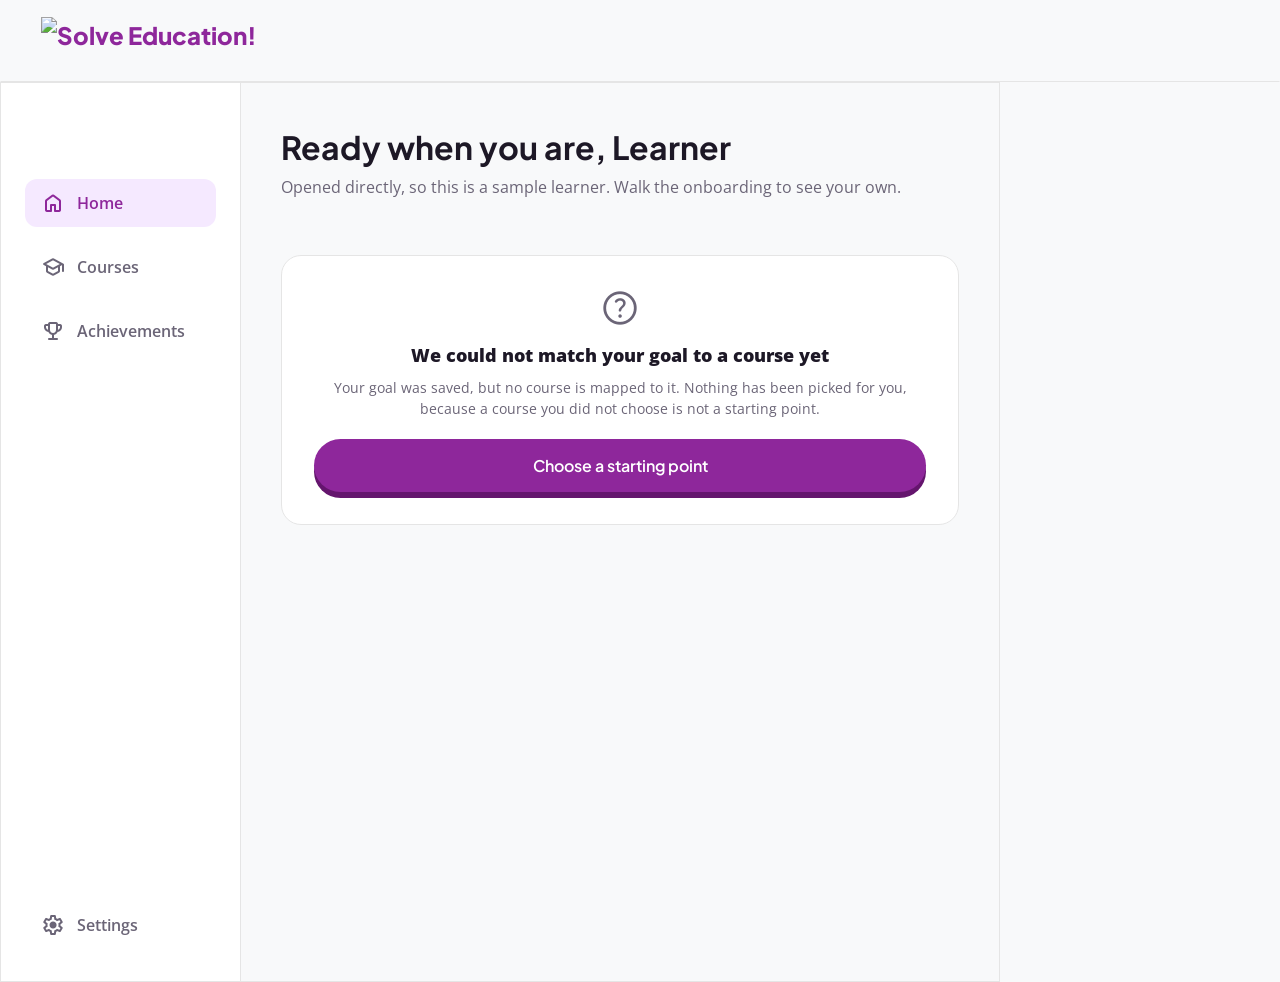
==== design/onboarding-solve-edu/src/home.html @ 6393d3fe "feat(prototype): split onboarding into src/ and extend through the home Copy the working prototype i" ====
<!DOCTYPE html>
<html lang="en">
<head>
  <meta charset="UTF-8">
  <meta name="viewport" content="width=device-width, initial-scale=1.0">
  <title>Solve Education! - Learning Home</title>
  <link rel="preconnect" href="https://fonts.googleapis.com">
  <link rel="preconnect" href="https://fonts.gstatic.com" crossorigin>
  <link href="https://fonts.googleapis.com/css2?family=Open+Sans:wght@400;500;600&family=Plus+Jakarta+Sans:wght@500;600;700;800&display=swap" rel="stylesheet">
  <link rel="stylesheet" href="https://fonts.googleapis.com/css2?family=Material+Symbols+Rounded:opsz,wght,FILL,GRAD@24,400,1,0" />
  <link rel="stylesheet" href="styles.css">
</head>
<body>

  <!-- Global Header -->
  <header id="global-header" class="app-header">
    <a href="onboarding.html" class="logo" id="logo-link">
      <img src="https://solveeducation.org/wp-content/uploads/SE-New-Updated-Logo-Color.png" alt="Solve Education!" style="height: 48px; width: auto; vertical-align: middle;">
    </a>
  </header>

  <div class="app-container">

    <!-- ===================================================================
         LOADING — the labelled handoff.
         The shell is the destination: the learner is already home, and only
         the content region is pending. No separate interstitial screen.
         Delayed 400ms before showing, held a minimum of 500ms once shown, so
         it can never flash.
         =================================================================== -->
    <div id="home_loading" class="card home-card active">
      <aside class="home-sidebar">
        <div style="font-weight: 800; font-size: 20px; color: var(--purple); margin-bottom: 24px; display: flex; align-items: center; gap: 8px;">
          <img src="https://solveeducation.org/wp-content/uploads/SE-New-Updated-Logo-Color.png" alt="" style="height: 24px;">
        </div>
        <div class="home-nav-item active"><span class="material-symbols-rounded">home</span> Home</div>
        <div class="home-nav-item"><span class="material-symbols-rounded">school</span> Courses</div>
        <div class="home-nav-item"><span class="material-symbols-rounded">emoji_events</span> Achievements</div>
        <div style="flex: 1;"></div>
        <div class="home-nav-item"><span class="material-symbols-rounded">settings</span> Settings</div>
      </aside>
      <div class="home-main" role="status" aria-live="polite">
        <h1 class="title" style="margin-bottom: 4px;" id="loading_greeting">Setting up your account</h1>
        <p class="subtitle">Preparing your first course</p>
        <div class="home-skel home-skel-title"></div>
        <div class="home-skel home-skel-line"></div>
        <div class="home-skel home-skel-line"></div>
      </div>
    </div>

    <!-- ===================================================================
         LEARNING HOME
         One screen, two data states. At first run every counter reads zero
         with its condition in the same slot; after the first skill the same
         slots carry real values. Identical markup either way.
         =================================================================== -->
    <div id="learning_home" class="card home-card">
      <aside class="home-sidebar">
        <div style="font-weight: 800; font-size: 20px; color: var(--purple); margin-bottom: 24px; display: flex; align-items: center; gap: 8px;">
          <img src="https://solveeducation.org/wp-content/uploads/SE-New-Updated-Logo-Color.png" alt="" style="height: 24px;">
        </div>
        <div class="home-nav-item active"><span class="material-symbols-rounded">home</span> Home</div>
        <div class="home-nav-item"><span class="material-symbols-rounded">school</span> Courses</div>
        <div class="home-nav-item"><span class="material-symbols-rounded">emoji_events</span> Achievements</div>
        <div style="flex: 1;"></div>
        <div class="home-nav-item"><span class="material-symbols-rounded">settings</span> Settings</div>
      </aside>

      <div class="home-main">
        <!-- Greeting. True on first run: a new account is never greeted as a
             returning one. No streak pill, no points pill: those are non-goals,
             and a locked leaderboard was held rather than adopted. -->
        <div style="margin-bottom: 32px;">
          <h1 id="home_greeting" class="title" style="margin-bottom: 4px;"></h1>
          <p id="home_sub" class="subtitle" style="margin-bottom: 0;"></p>
        </div>

        <!-- UP NEXT: the one primary action, resolved from the stored course id -->
        <div id="home_up_next" style="background: var(--purple); border-radius: 20px; padding: 24px; color: #fff; margin-bottom: 24px; box-shadow: 0 4px 12px rgba(142,39,155,0.2);">
          <div style="font-size: 12px; font-weight: 700; text-transform: uppercase; letter-spacing: 1px; opacity: 0.8;">Up Next</div>
          <div id="home_course_title" style="font-size: 24px; font-weight: 700; margin: 8px 0 4px;"></div>
          <div id="home_course_unit" style="font-size: 14px; opacity: 0.85; margin-bottom: 16px;"></div>

          <div style="display: flex; align-items: center; gap: 12px;">
            <div style="flex: 1; height: 6px; background: rgba(255,255,255,0.2); border-radius: 99px; overflow: hidden;">
              <div id="home_course_fill" style="width: 0%; height: 100%; background: var(--pri); transition: width 0.5s var(--easing-spring);"></div>
            </div>
            <div id="home_course_count" style="font-size: 13px; font-weight: 600; white-space: nowrap;"></div>
          </div>
          <!-- The countable condition, in the same slot as the zero. This is the
               line that makes a zero actionable rather than merely honest. -->
          <div id="home_course_condition" style="font-size: 13px; opacity: 0.85; margin-top: 10px;"></div>
        </div>

        <!-- UNMAPPED GOAL: substitute nothing -->
        <div id="home_unmapped" style="display: none; background: white; border: 1px solid var(--hair); border-radius: 20px; padding: 32px; margin-bottom: 24px; text-align: center;">
          <span class="material-symbols-rounded" style="font-size: 40px; color: var(--sub);">help</span>
          <div style="font-size: 18px; font-weight: 800; color: var(--ink); margin: 8px 0;">We could not match your goal to a course yet</div>
          <p style="color: var(--sub); font-size: 14px; margin-bottom: 20px;">
            Your goal was saved, but no course is mapped to it. Nothing has been picked for you,
            because a course you did not choose is not a starting point.
          </p>
          <button class="btn btn-primary" id="unmapped_choose_btn">Choose a starting point</button>
        </div>

        <!-- PROGRAM TASKS: from the enrolment, never hard-coded -->
        <div id="home_program_tasks" style="display: none; background: white; border: 1px solid var(--hair); border-radius: 20px; padding: 24px; margin-bottom: 24px;">
          <div style="font-size: 18px; font-weight: 800; color: var(--ink); margin-bottom: 4px;"><span id="home_program_name"></span> tasks</div>
          <p id="home_program_count" style="color: var(--sub); font-size: 14px; margin-bottom: 4px;"></p>
          <p id="home_program_condition" style="color: var(--sub); font-size: 13px; margin-bottom: 20px;"></p>
          <div id="home_task_list" style="display: flex; flex-direction: column; gap: 16px;"></div>
        </div>

        <button class="btn btn-primary" style="font-size: 18px;" id="start-lesson-btn"></button>
      </div>
    </div>

    <!-- ===================================================================
         FIRST LEARNING ACTION
         The stub the primary action routes into. It exists so the action has
         somewhere real to go, and so finishing it can change the home.
         =================================================================== -->
    <div id="skill_screen" class="card home-card">
      <aside class="home-sidebar">
        <div style="font-weight: 800; font-size: 20px; color: var(--purple); margin-bottom: 24px; display: flex; align-items: center; gap: 8px;">
          <img src="https://solveeducation.org/wp-content/uploads/SE-New-Updated-Logo-Color.png" alt="" style="height: 24px;">
        </div>
        <div class="home-nav-item"><span class="material-symbols-rounded">home</span> Home</div>
        <div class="home-nav-item active"><span class="material-symbols-rounded">school</span> Courses</div>
        <div class="home-nav-item"><span class="material-symbols-rounded">emoji_events</span> Achievements</div>
        <div style="flex: 1;"></div>
        <div class="home-nav-item"><span class="material-symbols-rounded">settings</span> Settings</div>
      </aside>
      <div class="home-main">
        <div style="margin-bottom: 24px;">
          <p class="subtitle" id="skill_course" style="margin-bottom: 4px;"></p>
          <h1 class="title" id="skill_title" style="margin-bottom: 0;"></h1>
        </div>
        <div style="background: white; border: 1px solid var(--hair); border-radius: 20px; padding: 24px; margin-bottom: 24px;">
          <p style="color: var(--sub); font-size: 15px; margin: 0;">
            Lesson content is out of scope for this prototype. What matters here is that the
            primary action resolved to a real destination, and that finishing it changes the
            home you came from.
          </p>
        </div>
        <div style="display: flex; gap: 12px; flex-wrap: wrap;">
          <button class="btn btn-primary" id="skill_done_btn">Mark this skill complete</button>
          <button class="btn btn-secondary" id="skill_back_btn">Back without finishing</button>
        </div>
      </div>
    </div>

  </div>

  <script src="data.js"></script>
  <script src="home.js"></script>
</body>
</html>
---- design/onboarding-solve-edu/src/styles.css ----
:root {
  --pri: #ffcb1d;
  --pri-hover: #e9b400;
  --charcoal: #212121;
  --ink: #1d1826;
  --ink2: #4a4455;
  --sub: #6b6577;
  --purple: #8e279b;
  --purple-hover: #7a2e86;
  --purple-bg: #f5e9ff;
  --magenta: #ec1a64;
  --blue: #2397cb;
  --blue-bg: #e1f5fe;
  --green: #53ae53;
  --red: #ea4134;
  --bg: #f8f9fa;
  --surf: #ffffff;
  --hair: #e5e5e5;
  
  --easing-spring: cubic-bezier(0.34, 1.56, 0.64, 1);
  --easing-fast: cubic-bezier(0.2, 0, 0, 1);
  --hair-dark: #d5d5d5;
  --purple-dark: #64156d;
  
  --font-head: 'Plus Jakarta Sans', sans-serif;
  --font-body: 'Open Sans', sans-serif;
}

* {
  box-sizing: border-box;
  margin: 0;
  padding: 0;
}

body {
  font-family: var(--font-body);
  background-color: var(--bg);
  color: var(--ink);
  line-height: 1.5;
  min-height: 100vh;
  display: flex;
  flex-direction: column;
}

h1, h2, h3, h4, h5, h6 {
  font-family: var(--font-head);
}

button {
  font-family: var(--font-head);
  cursor: pointer;
  border: none;
  background: none;
  outline: none;
}

input {
  font-family: var(--font-body);
}

/* Layouts */
.app-header {
  padding: 16px 40px;
  display: flex;
  justify-content: space-between;
  align-items: center;
  background: var(--bg);
  position: sticky;
  top: 0;
  z-index: 1000;
  transition: all 0.4s cubic-bezier(0.2, 0, 0, 1);
  width: 100%;
  align-self: center;
  border: 1px solid transparent;
  border-bottom-color: var(--hair);
}
.app-header.scrolled {
  top: 24px;
  width: calc(100% - 48px);
  max-width: 1200px;
  border-radius: 99px;
  border-color: var(--hair);
  box-shadow: 0 12px 40px rgba(0,0,0,0.08), 0 4px 12px rgba(0,0,0,0.04);
}

.logo {
  font-family: var(--font-head);
  font-weight: 800;
  font-size: 24px;
  color: var(--purple);
  text-decoration: none;
  display: flex;
  align-items: center;
}

.main-container {
  flex: 1;
  display: flex;
  flex-direction: column;
  
  margin: 0 auto;
  width: 100%;
}

.card {
  background: transparent;
  width: 100%;
  max-width: 100%;
  min-height: 100vh;
  padding: calc(64px + 40px) 24px calc(80px + 40px) 24px;
  position: relative;
  overflow: hidden;
  transition: all 0.4s ease;
  display: none; /* hidden by default */
  flex-direction: column;
  align-items: center;
  justify-content: center;
  margin: 0;
  border-radius: 0;
  box-shadow: none;
}

.card:not(.landing-card):not(.home-card) > * {
  max-width: 520px;
  width: 100%;
}

.card.active {
  display: flex;
}
.card.active > * {
  opacity: 0;
  animation: springSlideUpIn 0.5s var(--easing-spring) forwards;
}

@keyframes springSlideUpIn {
  0% { opacity: 0; transform: translateY(40px) scale(0.95); }
  100% { opacity: 1; transform: translateY(0) scale(1); }
}

.card-flex.active {
  display: flex;
}

.landing-card {
  max-width: 100%;
  width: 100%;
  flex: 1;
  margin: 0;
  border-radius: 0;
  box-shadow: none;
  padding: 0;
  align-items: stretch;
  border: none;
}

.zigzag-row {
  display: flex;
  align-items: center;
  gap: 80px;
  margin-bottom: 120px;
  position: relative;
  z-index: 1;
}
.zigzag-row:last-child {
  margin-bottom: 0;
}
.zigzag-img-wrapper {
  flex: 1;
}
.zigzag-img-wrapper img {
  width: 100%;
  border-radius: 24px;
  object-fit: cover;
  box-shadow: 0 20px 40px rgba(0,0,0,0.08);
  max-height: 400px;
  display: block;
}

.gain-grid {
  max-width: 800px;
  margin: 0 auto;
  display: grid;
  grid-template-columns: 1fr;
  gap: 24px;
}

@media (max-width: 768px) {
  .gain-grid {
    grid-template-columns: 1fr;
  }
}
.zigzag-content {
  flex: 1;
}
.zigzag-step {
  font-family: var(--font-head);
  font-size: 14px;
  font-weight: 800;
  letter-spacing: 1px;
  text-transform: uppercase;
  margin-bottom: 16px;
}
@media (max-width: 900px) {
  .desktop-only {
    display: none !important;
  }
  .zigzag-row {
    flex-direction: column !important;
    gap: 40px;
    margin-bottom: 80px;
  }
  .zigzag-content {
    text-align: center;
  }
}

.landing-card.active {
  display: flex;
  flex-direction: column;
  animation: none;
}

.landing-col-text {
  flex: 1.2;
  display: flex;
  flex-direction: column;
  justify-content: center;
}
.landing-col-cta {
  flex: 1;
  display: flex;
  flex-direction: column;
  justify-content: center;
  align-items: center;
}

@media (max-width: 768px) {
  .card-flex.active {
    flex-direction: column;
  }
  .landing-col-text, .landing-col-cta {
    align-items: center;
    text-align: center;
  }
}

@media (min-width: 768px) {
  .card-flex {
    flex-direction: row;
  }
}

@media (hover: hover) and (pointer: fine) {
  .btn:hover {
    filter: brightness(0.95);
  }
}

/* Onboarding Shell Layout */
body.is-onboarding {
  padding-top: 64px;
  padding-bottom: 0;
  height: 100vh;
  height: 100dvh;
  overflow: hidden;
  background: var(--bg);
  display: block;
}

body.is-onboarding.has-footer {
  padding-bottom: 80px;
}

body.is-onboarding #global-header {
  display: none !important;
}

body.is-onboarding #onboarding-header {
  position: fixed !important;
  top: 0 !important;
  left: 0 !important;
  width: 100% !important;
  height: 64px;
  border-radius: 0;
  background: var(--surf);
  z-index: 100;
}

body.is-onboarding #onboarding-footer {
  position: fixed !important;
  bottom: 0 !important;
  left: 0 !important;
  width: 100% !important;
  border-radius: 0;
  background: var(--surf);
  z-index: 100;
}

body.is-onboarding .main-container {
  height: 100%;
  width: 100%;
  overflow-y: auto;
  display: flex;
  flex-direction: column;
}

body.is-onboarding .card {
  flex: 0 0 auto;
  min-height: 0 !important;
  height: auto !important;
  margin: auto 0 !important;
  padding: 40px 24px !important;
  flex-direction: column;
  align-items: center;
  overflow: visible !important;
}


/* Screen Specifics */
.mascot-container {
  text-align: center;
  margin-bottom: 24px;
}

.mascot-placeholder {
  display: inline-block;
  width: 160px;
  height: 160px;
  background: var(--purple-bg);
  border-radius: 50%;
  position: relative;
}

.mascot-placeholder::after {
  content: 'Koji';
  position: absolute;
  top: 50%; left: 50%;
  transform: translate(-50%, -50%);
  font-family: var(--font-head);
  font-weight: 700;
  color: var(--purple);
  font-size: 24px;
}

.text-center {
  text-align: center;
}

.title {
  font-size: 32px;
  font-weight: 700;
  color: var(--ink);
  margin-bottom: 12px;
}

.subtitle {
  font-size: 16px;
  color: var(--sub);
  margin-bottom: 32px;
}

.btn {
  display: inline-flex;
  align-items: center;
  justify-content: center;
  padding: 16px 24px;
  border-radius: 99px;
  font-size: 16px;
  font-weight: 600;
  width: 100%;
  transition: transform 0.2s var(--easing-fast), box-shadow 0.2s var(--easing-fast), background 0.2s;
}

.btn-primary {
  background: var(--purple);
  color: var(--surf);
  box-shadow: 0 6px 0 var(--purple-dark);
}

.btn-primary:hover {
  background: var(--purple-hover);
}

.btn-secondary {
  background: var(--surf);
  color: var(--purple);
  border: 2px solid var(--purple);
  box-shadow: 0 6px 0 var(--purple-dark);
}

.btn-secondary:hover {
  background: var(--purple-bg);
}

.btn-outline-light {
  background: transparent;
  color: var(--surf);
  border: 2px solid rgba(255,255,255,0.4);
  box-shadow: 0 6px 0 rgba(255,255,255,0.2);
}

.btn-outline-light:hover {
  background: rgba(255,255,255,0.1);
  border-color: rgba(255,255,255,0.8);
}

.btn-primary:hover, .btn-secondary:hover, .btn-outline-light:hover {
  transform: translateY(-2px);
  box-shadow: 0 8px 0 var(--purple-dark);
}

.btn-outline-light:hover {
  box-shadow: 0 8px 0 rgba(255,255,255,0.3);
}

.btn:active {
  transform: scale(0.98);
}

.btn-primary:active, .btn-secondary:active, .btn-outline-light:active {
  transform: translateY(6px);
  box-shadow: 0 0px 0 var(--purple-dark);
  transition: transform 0.05s, box-shadow 0.05s;
}

.btn-outline-light:active {
  box-shadow: 0 0px 0 rgba(255,255,255,0.2);
}

.btn:disabled {
  background: var(--hair);
  color: var(--sub);
  cursor: not-allowed;
  transform: none;
  box-shadow: none;
}

.btn-text {
  color: var(--sub);
  font-size: 15px;
  margin-top: 16px;
  font-weight: 600;
}

.btn-text:hover {
  color: var(--purple);
  text-decoration: underline;
}

/* Code Input */
.code-input-group {
  display: flex;
  gap: 12px;
  justify-content: center;
  margin-bottom: 12px;
}
.code-digit {
  width: 56px;
  height: 68px;
  border: 2px solid var(--hair);
  border-radius: 12px;
  font-size: 28px;
  font-weight: 700;
  text-align: center;
  color: var(--ink);
  box-shadow: inset 0 3px 6px rgba(0,0,0,0.06);
  transition: transform 0.3s var(--easing-spring), box-shadow 0.3s var(--easing-spring), border-color 0.2s;
}
.code-digit:focus {
  border-color: var(--purple);
  outline: none;
  transform: scale(1.05);
  box-shadow: 0 4px 12px rgba(142, 39, 155, 0.15);
}

@keyframes keystrokePulse { 
  0% { transform: scale(1.05); } 
  50% { transform: scale(0.9); } 
  100% { transform: scale(1.05); } 
}

.code-digit.pulse { 
  animation: keystrokePulse 0.15s var(--easing-fast) forwards; 
}
.error-text {
  color: var(--red);
  font-size: 14px;
  margin-bottom: 24px;
  display: none;
}

/* Chat Bubble */
.chat-bubble {
  background: var(--purple-bg);
  border-radius: 20px;
  padding: 20px 24px;
  font-size: 18px;
  color: var(--purple-deep);
  position: relative;
  display: inline-block;
  margin-bottom: 24px;
  text-align: left;
  border-bottom-left-radius: 4px;
}

/* Grid Options */
.grid-options {
  display: grid;
  grid-template-columns: 1fr 1fr;
  gap: 16px;
  margin-bottom: 32px;
}
.option-card {
  border: 2px solid var(--hair);
  border-radius: 16px;
  padding: 24px 16px;
  text-align: center;
  cursor: pointer;
  box-shadow: 0 4px 0 var(--hair-dark);
  transition: transform 0.2s var(--easing-fast), box-shadow 0.2s var(--easing-fast), border-color 0.2s, background 0.2s;
}

.option-card.selected {
  border-color: var(--purple);
  background: var(--purple-bg);
  border-width: 2px;
  box-shadow: 0 4px 0 var(--purple-dark);
}
.option-icon {
  font-size: 36px;
  color: var(--purple);
  margin-bottom: 12px;
}
.option-title {
  font-size: 16px;
  font-weight: 600;
  color: var(--ink);
}

.goal-grid {
  display: grid;
  grid-template-columns: repeat(3, minmax(0, 1fr));
  gap: 16px;
  width: 100%;
  margin: 32px auto;
}

.goal-card {
  min-height: 144px;
  border: 2px solid var(--hair);
  border-radius: 16px;
  padding: 24px 16px;
  background: var(--surf);
  color: var(--ink);
  display: flex;
  flex-direction: column;
  align-items: center;
  justify-content: center;
  gap: 12px;
  text-align: center;
  box-shadow: 0 4px 0 var(--hair-dark);
  transition: transform 0.2s var(--easing-fast), box-shadow 0.2s var(--easing-fast), border-color 0.2s, background 0.2s;
}

.goal-card:focus-visible {
  outline: 3px solid color-mix(in srgb, var(--purple) 30%, transparent);
  outline-offset: 3px;
}

.goal-card.selected {
  border-color: var(--purple);
  background: var(--purple-bg);
  box-shadow: 0 4px 0 var(--purple-dark);
}

.option-card:hover, .goal-card:hover, .goal-card:focus-visible {
  border-color: var(--purple);
  background: var(--purple-bg);
  transform: translateY(-4px);
  box-shadow: 0 8px 0 var(--hair-dark), 0 12px 24px rgba(0,0,0,0.08);
}

.option-card.selected:hover, .goal-card.selected:hover, .goal-card.selected:focus-visible {
  box-shadow: 0 8px 0 var(--purple-dark), 0 12px 24px rgba(0,0,0,0.08);
}

.option-card:active, .goal-card:active {
  transform: translateY(4px);
  box-shadow: 0 0px 0 var(--hair-dark);
  transition: transform 0.05s, box-shadow 0.05s;
}

.option-card.selected:active, .goal-card.selected:active {
  box-shadow: 0 0px 0 var(--purple-dark);
}

.goal-card .material-symbols-rounded { font-size: 36px; }
.goal-card-title { font: 600 16px/1.4 var(--font-head); }

@media (max-width: 768px) {
  .goal-grid { grid-template-columns: repeat(2, minmax(0, 1fr)); }
}

@media (max-width: 420px) {
  .goal-grid { grid-template-columns: 1fr; }
}

/* Gender gate */
.gender-grid {
  display: grid;
  grid-template-columns: repeat(2, minmax(0, 1fr));
  gap: 24px;
  width: 100%;
}

.gender-card {
  background: var(--surf);
  color: var(--ink);
  font: 700 18px/1.4 var(--font-head);
  width: 100%;
}

.gender-card.gender-card-optout {
  margin-top: 24px;
  font: 400 16px/1.4 var(--font-head);
  color: var(--sub);
}

.gender-card:focus-visible {
  outline: 3px solid color-mix(in srgb, var(--purple) 30%, transparent);
  outline-offset: 2px;
}

@media (max-width: 420px) {
  .gender-grid { grid-template-columns: 1fr; }
}

/* Snackbar */
.snackbar {
  position: fixed;
  bottom: 24px;
  left: 50%;
  transform: translateX(-50%) translateY(100px);
  background: var(--ink);
  color: var(--surf);
  padding: 14px 24px;
  border-radius: 12px;
  font-size: 15px;
  font-weight: 500;
  display: flex;
  align-items: center;
  gap: 12px;
  transition: transform 0.3s cubic-bezier(0.2, 0, 0, 1);
  z-index: 1000;
}
.snackbar.show {
  transform: translateX(-50%) translateY(0);
}
.snackbar .material-symbols-rounded {
  color: var(--magenta);
}

/* Modal / Popup */
.modal-overlay {
  position: fixed;
  top: 0; left: 0; right: 0; bottom: 0;
  background: rgba(0, 0, 0, 0.5);
  display: flex;
  align-items: center;
  justify-content: center;
  z-index: 2000;
  opacity: 0;
  pointer-events: none;
  /* visibility keeps a closed modal out of the tab order; the 0.3s delay lets
     the opacity fade-out finish before it is hidden. */
  visibility: hidden;
  transition: opacity 0.3s ease, visibility 0s linear 0.3s;
}
.modal-overlay.show {
  opacity: 1;
  pointer-events: auto;
  visibility: visible;
  transition: opacity 0.3s ease, visibility 0s;
}
.modal-content {
  background: var(--surf);
  border-radius: 24px;
  padding: 40px;
  width: 100%;
  max-width: 480px;
  transform: translateY(20px);
  transition: transform 0.3s cubic-bezier(0.2, 0, 0, 1);
  position: relative;
}
.modal-overlay.show .modal-content {
  transform: translateY(0);
}
.modal-close {
  position: absolute;
  top: 24px;
  right: 24px;
  background: var(--bg);
  border: none;
  cursor: pointer;
  color: var(--sub);
  width: 40px;
  height: 40px;
  border-radius: 50%;
  display: flex;
  align-items: center;
  justify-content: center;
  transition: background 0.2s;
}
.modal-close:hover {
  background: var(--hair);
  color: var(--ink);
}

/* Animations */
@keyframes obFadeInUp {
  from { opacity: 0; transform: translateY(20px); }
  to { opacity: 1; transform: translateY(0); }
}
@keyframes obShake {
  0%, 100% { transform: translateX(0); }
  20%, 60% { transform: translateX(-4px); }
  40%, 80% { transform: translateX(4px); }
}

.back-button {
  position: absolute;
  top: 32px;
  left: 32px;
  width: 40px;
  height: 40px;
  border-radius: 50%;
  background: var(--bg);
  display: flex;
  align-items: center;
  justify-content: center;
  color: var(--sub);
  transition: background 0.2s;
}
.back-button:hover {
  background: var(--hair);
  color: var(--ink);
}

/* Save Progress Wall inputs */
.input-field {
  width: 100%;
  padding: 16px;
  border: 1px solid var(--hair);
  border-radius: 99px;
  font-size: 16px;
  margin-bottom: 16px;
  padding: 16px 24px;
  text-align: center;
}
.input-field:focus {
  border-color: var(--purple);
  outline: none;
}

.sso-btn {
  display: flex;
  align-items: center;
  justify-content: center;
  gap: 12px;
  width: 100%;
  padding: 14px;
  border-radius: 99px;
  font-size: 16px;
  font-weight: 600;
  margin-bottom: 12px;
  border: 2px solid var(--hair-dark);
  background: var(--surf);
  color: var(--ink);
  box-shadow: 0 6px 0 var(--hair-dark);
  transition: transform 0.2s var(--easing-fast), box-shadow 0.2s var(--easing-fast), background 0.2s;
}
.sso-btn:hover {
  background: var(--bg);
  transform: translateY(-2px);
  box-shadow: 0 8px 0 var(--hair-dark);
}
.sso-btn:active {
  transform: translateY(6px);
  box-shadow: 0 0px 0 var(--hair-dark);
  transition: transform 0.05s, box-shadow 0.05s;
}

.divider {
  display: flex;
  align-items: center;
  text-align: center;
  margin: 24px 0;
  color: var(--sub);
  font-size: 14px;
}
.divider::before, .divider::after {
  content: '';
  flex: 1;
  border-bottom: 1px solid var(--hair);
}
.divider:not(:empty)::before { margin-right: .5em; }
.divider:not(:empty)::after { margin-left: .5em; }

.custom-select {
  position: relative;
  font-family: var(--font-head);
  font-size: 14px;
  font-weight: 600;
  color: var(--ink);
}
.select-selected {
  display: flex;
  align-items: center;
  gap: 8px;
  border: 1px solid var(--hair);
  border-radius: 99px;
  padding: 8px 12px;
  background: var(--surf);
  cursor: pointer;
  user-select: none;
}
.select-selected:hover {
  border-color: var(--purple);
}
.select-items {
  position: absolute;
  top: 100%;
  right: 0;
  margin-top: 8px;
  background: var(--surf);
  border: 1px solid var(--hair);
  border-radius: 12px;
  overflow: hidden;
  z-index: 99;
  box-shadow: 0 4px 12px rgba(0,0,0,0.1);
  min-width: 160px;
}
.select-items div {
  padding: 12px 16px;
  display: flex;
  align-items: center;
  gap: 8px;
  cursor: pointer;
  white-space: nowrap;
}
.select-items div:hover {
  background: var(--purple-bg);
}
#country_list {
  display: flex;
  flex-direction: column;
  gap: 0;
  padding: 0;
  cursor: default;
  background: transparent;
}
#country_list:hover {
  background: transparent;
}
#country_list > .country-option:hover {
  background: var(--bg);
}
#country_list > .country-option[aria-selected="true"] {
  background: var(--purple-bg);
}
#country_dropdown > .country-empty-state {
  display: none;
  align-items: initial;
  gap: 0;
  padding: 12px 16px;
  cursor: default;
  white-space: normal;
  background: transparent;
  color: var(--sub);
  text-align: center;
  pointer-events: none;
}
#country_dropdown > .country-empty-state:hover {
  background: transparent;
  cursor: default;
}
.select-hide {
  display: none;
}
.flag-icon {
  width: 20px;
  height: 14px;
  object-fit: cover;
  border-radius: 2px;
}
.footer-link {
  color: #fff;
  text-decoration: none;
  opacity: 0.8;
  transition: opacity 0.2s, text-decoration 0.2s;
}
.footer-link:hover {
  text-decoration: underline;
  opacity: 1;
}

/* S6 Stamp Animation */
@keyframes springStampIn {
  0% { opacity: 0; transform: scale(1.2); }
  100% { opacity: 1; transform: scale(1); }
}

#assigned_content.active > h1.title {
  opacity: 0;
  animation: springStampIn 0.5s var(--easing-spring) 0.1s forwards;
}
#assigned_content.active > p.subtitle {
  opacity: 0;
  animation: springStampIn 0.5s var(--easing-spring) 0.2s forwards;
}
#assigned_content.active > div {
  opacity: 0;
  animation: springStampIn 0.5s var(--easing-spring) 0.3s forwards;
}

.home-card {
  max-width: 1000px !important;
  padding: 0 !important;
  flex-direction: row;
  justify-content: flex-start;
  align-items: stretch;
  background: #f8f9fa;
  border: 1px solid var(--hair);
}
.home-sidebar {
  width: 240px;
  background: white;
  border-right: 1px solid var(--hair);
  padding: 32px 24px;
  display: flex;
  flex-direction: column;
  gap: 16px;
}
.home-nav-item {
  display: flex;
  align-items: center;
  gap: 12px;
  padding: 12px 16px;
  border-radius: 12px;
  color: var(--sub);
  font-weight: 600;
  cursor: pointer;
  transition: background 0.2s, color 0.2s;
}
.home-nav-item.active {
  background: var(--purple-bg);
  color: var(--purple);
}
.home-nav-item:hover:not(.active) {
  background: var(--bg);
  color: var(--ink);
}
.home-main {
  flex: 1;
  padding: 40px;
  display: flex;
  flex-direction: column;
  gap: 24px;
}

#onboarding-back-btn:hover {
  background: rgba(0,0,0,0.05);
}

.country-option {
  padding: 12px 16px;
  display: flex;
  align-items: center;
  gap: 12px;
  cursor: pointer;
  width: 100%;
}

/* Hero Section Updates */
#hero-section {
  min-height: calc(100vh - 80px);
  width: 100%;
  max-width: 100%;
  margin: 0 auto;
  padding: 40px clamp(24px, 8vw, 150px);
  align-items: center;
  justify-content: center;
  gap: 40px;
}

#hero-section .landing-col-text {
  text-align: left;
  max-width: 500px;
}

#hero-section .title {
  font-size: clamp(24px, 3.5vw, 40px);
  font-weight: 800;
  line-height: 1.1;
  margin-bottom: 32px;
  color: #000000;
}

#hero-section .subtitle {
  text-align: inherit;
  font-size: 1.125rem;
  margin-bottom: 32px;
}

.hero-buttons {
  display: flex;
  flex-direction: column;
  width: 100%;
  gap: 24px;
}

.hero-buttons .btn {
  width: 100%;
  text-align: center;
}

.hero-buttons .btn-secondary {
  margin-top: 16px;
}

/* Shared treatment for the brand illustration set (landing hero + save wall).
   Both assets carry real alpha, so no mix-blend-mode workaround is needed. */
.brand-illustration {
  width: 85%;
  height: auto;
  max-height: 360px;
  object-fit: contain;
  margin: 0 auto;
  display: block;
}

@media (max-width: 768px) {
  #hero-section {
    flex-direction: column;
  }
  #hero-section .landing-col-text {
    text-align: center;
  }
}







/* ---- Learning Home: labelled handoff skeleton -------------------------
   Slice 12's loading state. Shown only for waits long enough to need it:
   home.js delays 400ms before revealing and holds a 500ms minimum, so a
   fast finalization never produces a flash. */
.home-skel {
  background: linear-gradient(90deg, var(--hair) 25%, #f3f0f6 37%, var(--hair) 63%);
  background-size: 400% 100%;
  animation: home-skel-shimmer 1.4s ease infinite;
  border-radius: 12px;
  margin-top: 16px;
}
.home-skel-title { height: 28px; width: 60%; }
.home-skel-line  { height: 14px; width: 100%; }
.home-skel-line:last-child { width: 80%; }

@keyframes home-skel-shimmer {
  0%   { background-position: 100% 50%; }
  100% { background-position: 0 50%; }
}

@media (prefers-reduced-motion: reduce) {
  .home-skel { animation: none; }
}
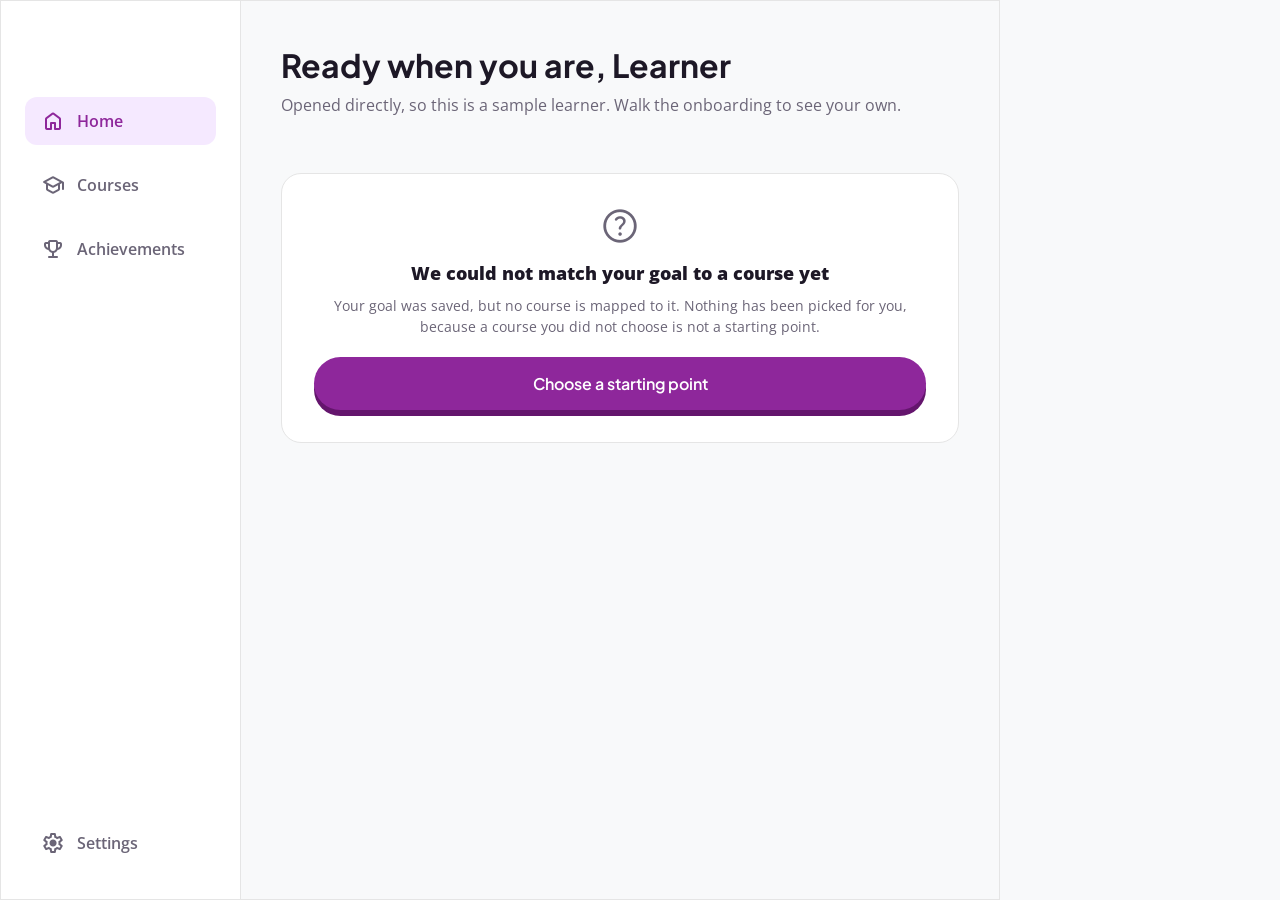
==== commit 8a992ad6: "fix(prototype): drop the top nav from the Learning Home The sidebar already carries the brand and th" ====
--- a/design/onboarding-solve-edu/src/home.html
+++ b/design/onboarding-solve-edu/src/home.html
@@ -12,12 +12,9 @@
 </head>
 <body>
 
-  <!-- Global Header -->
-  <header id="global-header" class="app-header">
-    <a href="onboarding.html" class="logo" id="logo-link">
-      <img src="https://solveeducation.org/wp-content/uploads/SE-New-Updated-Logo-Color.png" alt="Solve Education!" style="height: 48px; width: auto; vertical-align: middle;">
-    </a>
-  </header>
+  <!-- No global header on the home. The sidebar already carries the brand and
+       the navigation, so a top bar would repeat both and push the first action
+       further down the fold. -->
 
   <div class="app-container">
 
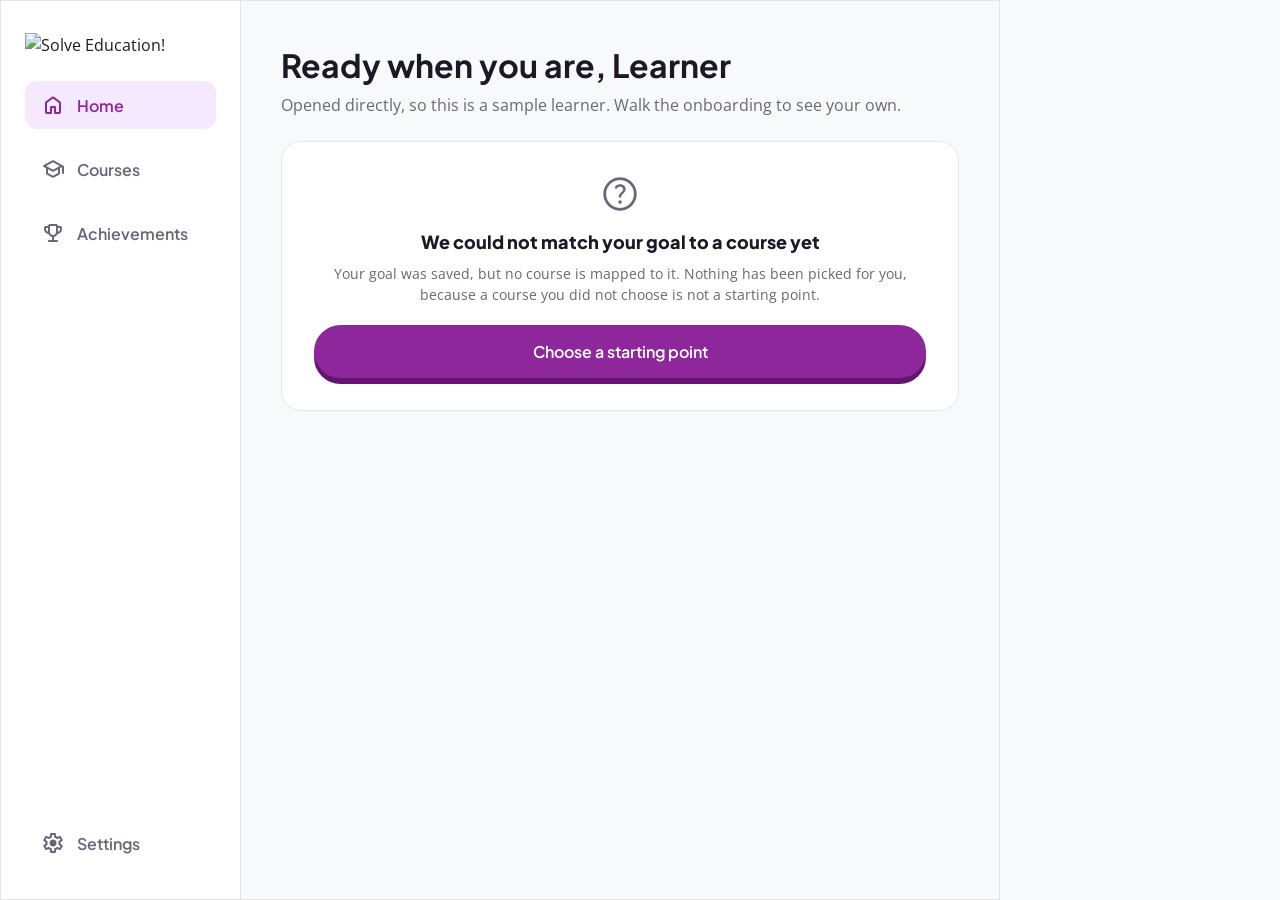
==== commit 14f925cf: "feat(prototype): extend the src/ build to Cycle 3, narrow width and honest states Built against the " ====
--- a/design/onboarding-solve-edu/src/home.html
+++ b/design/onboarding-solve-edu/src/home.html
@@ -12,9 +12,22 @@
 </head>
 <body>
 
-  <!-- No global header on the home. The sidebar already carries the brand and
-       the navigation, so a top bar would repeat both and push the first action
-       further down the fold. -->
+  <!-- No global header on the home. The shell already carries the brand and the
+       navigation, so a top bar would repeat both and push the first action
+       further down.
+
+       CYCLE 3 (narrow width). Three things changed here, each traceable:
+        - The navigation is a real <nav> landmark of <button> elements, and the
+          current destination carries aria-current="page". PRD Slice 14, from
+          layout F2: every benchmarked platform marks where the learner is; our
+          own home marked it visually and told assistive technology nothing.
+        - Every icon is aria-hidden. Without it the accessible name of a
+          destination is "emoji_events Achievements", and the visible label
+          renders as that literal text until the icon font loads.
+        - The content column is authored in classes, not inline styles. That is
+          not tidying: a media query cannot reach an inline style, so this was
+          the precondition for the surface working at 360px at all.
+       =================================================================== -->
 
   <div class="app-container">
 
@@ -26,22 +39,40 @@
          it can never flash.
          =================================================================== -->
     <div id="home_loading" class="card home-card active">
-      <aside class="home-sidebar">
-        <div style="font-weight: 800; font-size: 20px; color: var(--purple); margin-bottom: 24px; display: flex; align-items: center; gap: 8px;">
-          <img src="https://solveeducation.org/wp-content/uploads/SE-New-Updated-Logo-Color.png" alt="" style="height: 24px;">
-        </div>
-        <div class="home-nav-item active"><span class="material-symbols-rounded">home</span> Home</div>
-        <div class="home-nav-item"><span class="material-symbols-rounded">school</span> Courses</div>
-        <div class="home-nav-item"><span class="material-symbols-rounded">emoji_events</span> Achievements</div>
-        <div style="flex: 1;"></div>
-        <div class="home-nav-item"><span class="material-symbols-rounded">settings</span> Settings</div>
-      </aside>
-      <div class="home-main" role="status" aria-live="polite">
-        <h1 class="title" style="margin-bottom: 4px;" id="loading_greeting">Setting up your account</h1>
-        <p class="subtitle">Preparing your first course</p>
-        <div class="home-skel home-skel-title"></div>
-        <div class="home-skel home-skel-line"></div>
-        <div class="home-skel home-skel-line"></div>
+      <div class="home-sidebar">
+        <div class="home-brand" role="banner">
+          <img src="https://solveeducation.org/wp-content/uploads/SE-New-Updated-Logo-Color.png" alt="Solve Education!" class="home-brand-logo">
+        </div>
+        <nav class="home-nav" aria-label="Main">
+          <button type="button" class="home-nav-item active" aria-current="page"><span class="material-symbols-rounded" aria-hidden="true">home</span> Home</button>
+          <button type="button" class="home-nav-item" data-stub="Courses"><span class="material-symbols-rounded" aria-hidden="true">school</span> Courses</button>
+          <button type="button" class="home-nav-item" data-stub="Achievements"><span class="material-symbols-rounded" aria-hidden="true">emoji_events</span> Achievements</button>
+          <span class="home-nav-spacer"></span>
+          <button type="button" class="home-nav-item" data-stub="Settings"><span class="material-symbols-rounded" aria-hidden="true">settings</span> Settings</button>
+        </nav>
+      </div>
+      <div class="home-main">
+        <div role="status" aria-live="polite">
+          <h1 class="title home-loading-title" id="loading_greeting">Setting up your account</h1>
+          <p class="subtitle" id="loading_sub">Preparing your first course</p>
+        </div>
+        <!-- The skeleton starts hidden and home.js reveals it only if the wait
+             outlasts 400ms, then holds it 500ms from the moment it was actually
+             revealed. Shipping it visible made the delay suppress nothing. -->
+        <div id="home_skeleton" class="is-hidden">
+          <div class="home-skel home-skel-title"></div>
+          <div class="home-skel home-skel-line"></div>
+          <div class="home-skel home-skel-line"></div>
+        </div>
+        <!-- Finalization failure is recoverable on this surface. The shell stays,
+             the skeleton stops, and the learner is told the cause and given a
+             retry rather than being left on a skeleton that never resolves. -->
+        <section id="home_error" class="home-panel home-empty is-hidden" role="alert" aria-labelledby="home_error_title">
+          <span class="material-symbols-rounded home-empty-icon" aria-hidden="true">cloud_off</span>
+          <h2 class="home-empty-title" id="home_error_title">We could not finish setting up your account</h2>
+          <p class="home-empty-body" id="home_error_body">The connection dropped before your profile was saved. Nothing was lost.</p>
+          <button class="btn btn-primary" id="home_retry_btn">Try again</button>
+        </section>
       </div>
     </div>
 
@@ -50,65 +81,96 @@
          One screen, two data states. At first run every counter reads zero
          with its condition in the same slot; after the first skill the same
          slots carry real values. Identical markup either way.
+
+         Cycle 3 block order (layout F3, stated ordinally): the learner's own
+         content comes first and nothing product-owned precedes their next
+         action. The brand carries an explicit banner role, which is the
+         exemption Slice 12's criterion names, and the narrow layout removes it
+         from the flow entirely — the "Relocated" disposition §11.1 assigns it.
+         An earlier version of this comment claimed the shell had a banner
+         region when the markup had none; the role is now real rather than
+         asserted, and the shell is a div because primary navigation must not
+         sit inside a complementary landmark.
          =================================================================== -->
     <div id="learning_home" class="card home-card">
-      <aside class="home-sidebar">
-        <div style="font-weight: 800; font-size: 20px; color: var(--purple); margin-bottom: 24px; display: flex; align-items: center; gap: 8px;">
-          <img src="https://solveeducation.org/wp-content/uploads/SE-New-Updated-Logo-Color.png" alt="" style="height: 24px;">
-        </div>
-        <div class="home-nav-item active"><span class="material-symbols-rounded">home</span> Home</div>
-        <div class="home-nav-item"><span class="material-symbols-rounded">school</span> Courses</div>
-        <div class="home-nav-item"><span class="material-symbols-rounded">emoji_events</span> Achievements</div>
-        <div style="flex: 1;"></div>
-        <div class="home-nav-item"><span class="material-symbols-rounded">settings</span> Settings</div>
-      </aside>
+      <div class="home-sidebar">
+        <div class="home-brand" role="banner">
+          <img src="https://solveeducation.org/wp-content/uploads/SE-New-Updated-Logo-Color.png" alt="Solve Education!" class="home-brand-logo">
+        </div>
+        <nav class="home-nav" aria-label="Main">
+          <button type="button" class="home-nav-item active" aria-current="page"><span class="material-symbols-rounded" aria-hidden="true">home</span> Home</button>
+          <button type="button" class="home-nav-item" data-stub="Courses"><span class="material-symbols-rounded" aria-hidden="true">school</span> Courses</button>
+          <button type="button" class="home-nav-item" data-stub="Achievements"><span class="material-symbols-rounded" aria-hidden="true">emoji_events</span> Achievements</button>
+          <span class="home-nav-spacer"></span>
+          <button type="button" class="home-nav-item" data-stub="Settings"><span class="material-symbols-rounded" aria-hidden="true">settings</span> Settings</button>
+        </nav>
+      </div>
 
       <div class="home-main">
+        <!-- Where an out-of-scope destination reports itself. A control that is
+             focusable and silent is a dead end; this one says why. -->
+        <p id="home_nav_note" class="home-nav-note is-hidden" role="status" aria-live="polite"></p>
         <!-- Greeting. True on first run: a new account is never greeted as a
              returning one. No streak pill, no points pill: those are non-goals,
              and a locked leaderboard was held rather than adopted. -->
-        <div style="margin-bottom: 32px;">
-          <h1 id="home_greeting" class="title" style="margin-bottom: 4px;"></h1>
-          <p id="home_sub" class="subtitle" style="margin-bottom: 0;"></p>
-        </div>
-
-        <!-- UP NEXT: the one primary action, resolved from the stored course id -->
-        <div id="home_up_next" style="background: var(--purple); border-radius: 20px; padding: 24px; color: #fff; margin-bottom: 24px; box-shadow: 0 4px 12px rgba(142,39,155,0.2);">
-          <div style="font-size: 12px; font-weight: 700; text-transform: uppercase; letter-spacing: 1px; opacity: 0.8;">Up Next</div>
-          <div id="home_course_title" style="font-size: 24px; font-weight: 700; margin: 8px 0 4px;"></div>
-          <div id="home_course_unit" style="font-size: 14px; opacity: 0.85; margin-bottom: 16px;"></div>
-
-          <div style="display: flex; align-items: center; gap: 12px;">
-            <div style="flex: 1; height: 6px; background: rgba(255,255,255,0.2); border-radius: 99px; overflow: hidden;">
-              <div id="home_course_fill" style="width: 0%; height: 100%; background: var(--pri); transition: width 0.5s var(--easing-spring);"></div>
+        <div class="home-greet">
+          <h1 id="home_greeting" class="title home-greet-title"></h1>
+          <p id="home_sub" class="subtitle home-greet-sub"></p>
+        </div>
+
+        <!-- PROGRAM TASKS: from the enrolment, never hard-coded.
+             For a program learner this is the dominant object and Up Next is
+             sub-levelled below it (PRD 11.1). A learner sent here by a
+             facilitator has assigned work; a goal-derived suggestion does not
+             outrank it. home.js moves this node, so the order is data-driven
+             rather than two markup branches that can drift apart. -->
+        <section id="home_program_tasks" class="home-panel is-hidden" aria-labelledby="home_program_heading">
+          <h2 class="home-panel-title" id="home_program_heading"><span id="home_program_name"></span> tasks</h2>
+          <p id="home_program_count" class="home-panel-count"></p>
+          <p id="home_program_condition" class="home-panel-condition"></p>
+          <div id="home_task_list" class="home-task-list"></div>
+        </section>
+
+        <!-- UP NEXT: the one primary action, resolved from the stored course id.
+
+             CYCLE 3: this card used to be a filled purple block sitting directly
+             above a filled purple button. Fill is a ranking signal only while
+             exactly one control owns it (layout F4) — a second filled element
+             turns a parallel visual search into a serial one, so the signal
+             stops ranking anything. The card is now a surface; the button below
+             is the only filled control on the screen. -->
+        <section id="home_up_next" class="home-panel up-next" aria-labelledby="home_up_next_heading">
+          <p class="up-next-eyebrow" id="home_up_next_heading">Up Next</p>
+          <h2 id="home_course_title" class="up-next-title"></h2>
+          <p id="home_course_unit" class="up-next-unit"></p>
+
+          <div class="up-next-progress">
+            <div class="up-next-track">
+              <div id="home_course_fill" class="up-next-fill"></div>
             </div>
-            <div id="home_course_count" style="font-size: 13px; font-weight: 600; white-space: nowrap;"></div>
+            <p id="home_course_count" class="up-next-count"></p>
           </div>
           <!-- The countable condition, in the same slot as the zero. This is the
                line that makes a zero actionable rather than merely honest. -->
-          <div id="home_course_condition" style="font-size: 13px; opacity: 0.85; margin-top: 10px;"></div>
-        </div>
-
-        <!-- UNMAPPED GOAL: substitute nothing -->
-        <div id="home_unmapped" style="display: none; background: white; border: 1px solid var(--hair); border-radius: 20px; padding: 32px; margin-bottom: 24px; text-align: center;">
-          <span class="material-symbols-rounded" style="font-size: 40px; color: var(--sub);">help</span>
-          <div style="font-size: 18px; font-weight: 800; color: var(--ink); margin: 8px 0;">We could not match your goal to a course yet</div>
-          <p style="color: var(--sub); font-size: 14px; margin-bottom: 20px;">
+          <p id="home_course_condition" class="up-next-condition"></p>
+        </section>
+
+        <!-- UNMAPPED GOAL: substitute nothing.
+             In this data state this panel is the dominant object, at the same
+             weight as the card it replaces. An empty state demoted at narrow
+             width would reintroduce the silent substitution from the other
+             side. -->
+        <section id="home_unmapped" class="home-panel home-empty is-hidden" aria-labelledby="home_unmapped_heading">
+          <span class="material-symbols-rounded home-empty-icon" aria-hidden="true">help</span>
+          <h2 class="home-empty-title" id="home_unmapped_heading">We could not match your goal to a course yet</h2>
+          <p class="home-empty-body">
             Your goal was saved, but no course is mapped to it. Nothing has been picked for you,
             because a course you did not choose is not a starting point.
           </p>
           <button class="btn btn-primary" id="unmapped_choose_btn">Choose a starting point</button>
-        </div>
-
-        <!-- PROGRAM TASKS: from the enrolment, never hard-coded -->
-        <div id="home_program_tasks" style="display: none; background: white; border: 1px solid var(--hair); border-radius: 20px; padding: 24px; margin-bottom: 24px;">
-          <div style="font-size: 18px; font-weight: 800; color: var(--ink); margin-bottom: 4px;"><span id="home_program_name"></span> tasks</div>
-          <p id="home_program_count" style="color: var(--sub); font-size: 14px; margin-bottom: 4px;"></p>
-          <p id="home_program_condition" style="color: var(--sub); font-size: 13px; margin-bottom: 20px;"></p>
-          <div id="home_task_list" style="display: flex; flex-direction: column; gap: 16px;"></div>
-        </div>
-
-        <button class="btn btn-primary" style="font-size: 18px;" id="start-lesson-btn"></button>
+        </section>
+
+        <button class="btn btn-primary home-primary-action" id="start-lesson-btn"></button>
       </div>
     </div>
 
@@ -116,31 +178,38 @@
          FIRST LEARNING ACTION
          The stub the primary action routes into. It exists so the action has
          somewhere real to go, and so finishing it can change the home.
+
+         Not production scope — the lesson player is a PRD non-goal — but it
+         carries the same navigation as the other two views, so the landmark
+         and aria-current work covers all three rather than leaving one
+         inconsistent in the demo the prototype exists to serve.
          =================================================================== -->
     <div id="skill_screen" class="card home-card">
-      <aside class="home-sidebar">
-        <div style="font-weight: 800; font-size: 20px; color: var(--purple); margin-bottom: 24px; display: flex; align-items: center; gap: 8px;">
-          <img src="https://solveeducation.org/wp-content/uploads/SE-New-Updated-Logo-Color.png" alt="" style="height: 24px;">
-        </div>
-        <div class="home-nav-item"><span class="material-symbols-rounded">home</span> Home</div>
-        <div class="home-nav-item active"><span class="material-symbols-rounded">school</span> Courses</div>
-        <div class="home-nav-item"><span class="material-symbols-rounded">emoji_events</span> Achievements</div>
-        <div style="flex: 1;"></div>
-        <div class="home-nav-item"><span class="material-symbols-rounded">settings</span> Settings</div>
-      </aside>
+      <div class="home-sidebar">
+        <div class="home-brand" role="banner">
+          <img src="https://solveeducation.org/wp-content/uploads/SE-New-Updated-Logo-Color.png" alt="Solve Education!" class="home-brand-logo">
+        </div>
+        <nav class="home-nav" aria-label="Main">
+          <button type="button" class="home-nav-item" data-stub="Home"><span class="material-symbols-rounded" aria-hidden="true">home</span> Home</button>
+          <button type="button" class="home-nav-item active" aria-current="page"><span class="material-symbols-rounded" aria-hidden="true">school</span> Courses</button>
+          <button type="button" class="home-nav-item" data-stub="Achievements"><span class="material-symbols-rounded" aria-hidden="true">emoji_events</span> Achievements</button>
+          <span class="home-nav-spacer"></span>
+          <button type="button" class="home-nav-item" data-stub="Settings"><span class="material-symbols-rounded" aria-hidden="true">settings</span> Settings</button>
+        </nav>
+      </div>
       <div class="home-main">
-        <div style="margin-bottom: 24px;">
-          <p class="subtitle" id="skill_course" style="margin-bottom: 4px;"></p>
-          <h1 class="title" id="skill_title" style="margin-bottom: 0;"></h1>
-        </div>
-        <div style="background: white; border: 1px solid var(--hair); border-radius: 20px; padding: 24px; margin-bottom: 24px;">
-          <p style="color: var(--sub); font-size: 15px; margin: 0;">
+        <div class="home-greet">
+          <p class="subtitle home-greet-sub" id="skill_course"></p>
+          <h1 class="title home-greet-title" id="skill_title"></h1>
+        </div>
+        <section class="home-panel">
+          <p class="home-panel-body">
             Lesson content is out of scope for this prototype. What matters here is that the
             primary action resolved to a real destination, and that finishing it changes the
             home you came from.
           </p>
-        </div>
-        <div style="display: flex; gap: 12px; flex-wrap: wrap;">
+        </section>
+        <div class="home-action-row">
           <button class="btn btn-primary" id="skill_done_btn">Mark this skill complete</button>
           <button class="btn btn-secondary" id="skill_back_btn">Back without finishing</button>
         </div>
--- a/design/onboarding-solve-edu/src/styles.css
+++ b/design/onboarding-solve-edu/src/styles.css
@@ -37,7 +37,12 @@
   background-color: var(--bg);
   color: var(--ink);
   line-height: 1.5;
+  /* Fixed vh strands controls under Android's on-screen keyboard and its
+     collapsing URL chrome; dvh tracks the viewport that is actually visible.
+     Declared twice so a browser without dvh keeps the old behaviour rather
+     than losing the rule. PRD 16.1. */
   min-height: 100vh;
+  min-height: 100dvh;
   display: flex;
   flex-direction: column;
 }
@@ -93,6 +98,46 @@
   align-items: center;
 }
 
+/* Was an inline width: 210px, which no media query could reach. */
+.lang-select-control {
+  width: 210px;
+  justify-content: space-between;
+  white-space: nowrap;
+}
+
+/* The header held 40px of side padding, a 210px language control, and a
+   non-shrinking button cluster, so at 360px it extended to 426px and took the
+   whole page into horizontal scroll with it. Measured 2026-07-30.
+   Narrow-width conformance pass. */
+@media (max-width: 767px) {
+  .app-header {
+    padding: 12px 12px;
+    gap: 8px;
+  }
+  .app-header > * { min-width: 0; }
+  .logo { font-size: 20px; }
+  .logo img { max-width: 120px; height: auto; }
+  .lang-select-control {
+    width: auto;
+    max-width: 132px;
+    gap: 4px;
+    padding: 8px 10px;
+  }
+  /* The flag is decorative next to the language name; dropping it at narrow
+     width buys the label the room to stay readable. */
+  .lang-select-control .flag-icon { display: none; }
+  .lang-select-control #selected-lang {
+    overflow: hidden;
+    text-overflow: ellipsis;
+    white-space: nowrap;
+  }
+  #header-signin-btn,
+  #header-signup-btn {
+    padding: 10px 14px !important;
+    flex-shrink: 0;
+  }
+}
+
 .main-container {
   flex: 1;
   display: flex;
@@ -107,6 +152,7 @@
   width: 100%;
   max-width: 100%;
   min-height: 100vh;
+  min-height: 100dvh;
   padding: calc(64px + 40px) 24px calc(80px + 40px) 24px;
   position: relative;
   overflow: hidden;
@@ -133,9 +179,16 @@
   animation: springSlideUpIn 0.5s var(--easing-spring) forwards;
 }
 
+/* The final keyframe resolves to `none`, not to an identity transform.
+   With `forwards` an identity transform is still a *computed* transform, and a
+   transformed ancestor becomes the containing block for any position: fixed
+   descendant — which silently disqualified two of the three navigation
+   treatments Cycle 3 could have used. `none` ends the animation in the same
+   place visually and leaves no containing block behind. PRD 6.2, shell
+   prerequisite. */
 @keyframes springSlideUpIn {
   0% { opacity: 0; transform: translateY(40px) scale(0.95); }
-  100% { opacity: 1; transform: translateY(0) scale(1); }
+  100% { opacity: 1; transform: none; }
 }
 
 .card-flex.active {
@@ -441,6 +494,11 @@
   font-size: 15px;
   margin-top: 16px;
   font-weight: 600;
+  /* A 15px text button is an 18px tap target, below WCAG 2.2 SC 2.5.8's 24 by
+     24 CSS px minimum (Level AA). The padding lifts it over the floor without
+     changing the type or the spacing around it. Measured at 360px, 2026-07-30. */
+  display: inline-block;
+  padding: 6px 8px;
 }
 
 .btn-text:hover {
@@ -466,6 +524,35 @@
   color: var(--ink);
   box-shadow: inset 0 3px 6px rgba(0,0,0,0.06);
   transition: transform 0.3s var(--easing-spring), box-shadow 0.3s var(--easing-spring), border-color 0.2s;
+}
+
+/* Six segments at 56px with 12px gaps need 396px. A 360px viewport leaves a
+   280px content box once the modal's 40px padding is taken, so the row
+   overflowed by ~116px. The remedy is ordered (PRD 9, narrow-width
+   conformance pass): reduce the modal padding first, then the segment and gap,
+   and wrap only if neither reaches the target-size floor. Padding 20px gives
+   320px; six 44px segments with 8px gaps need 304px and fit. 44 by 68 CSS px
+   clears SC 2.5.8's 24 by 24 minimum by a wide margin, so shrinking breaches
+   nothing — and keeping one row preserves the gestalt of a single
+   six-character code, which wrapping to two rows of three would break. */
+/* Step 2 of the remedy. The segments share the available width instead of
+   holding a fixed one, so the row fits at 360px and at 320px without a magic
+   number per breakpoint — six fixed 44px segments still needed 288px in a
+   273px box, and the next fixed value would have failed at 320px instead.
+   max-width keeps them from stretching on a wide phone. At 320px each segment
+   still measures roughly 38 by 68 CSS px, comfortably above SC 2.5.8's 24 by
+   24 floor, so shrinking stays inside the criterion rather than breaching it,
+   and the row is never wrapped to two rows of three. */
+@media (max-width: 767px) {
+  .code-input-group { gap: 6px; }
+  .code-digit {
+    width: auto;
+    flex: 1 1 0;
+    min-width: 0;
+    max-width: 56px;
+    height: 68px;
+    font-size: 24px;
+  }
 }
 .code-digit:focus {
   border-color: var(--purple);
@@ -621,10 +708,15 @@
   width: 100%;
 }
 
+/* The opt-out is a first-class option, not an escape hatch. It previously sat
+   outside the grid as a following sibling at 400/16px in the muted colour,
+   against its siblings' 700/18px in the ink colour — de-emphasised and stacked
+   last at every width, which contradicts the shipped Slice 5 criterion that it
+   be "styled at the same weight as the other options". It now inherits
+   .gender-card unchanged and spans the grid, so it is the same weight, size,
+   and colour as Female and Male. */
 .gender-card.gender-card-optout {
-  margin-top: 24px;
-  font: 400 16px/1.4 var(--font-head);
-  color: var(--sub);
+  grid-column: 1 / -1;
 }
 
 .gender-card:focus-visible {
@@ -662,13 +754,22 @@
 }
 
 /* Modal / Popup */
+/* Height, not width, is what breaks a modal on a phone. Centring a modal
+   taller than the viewport clips both ends with no way to scroll to either,
+   which is how the program-code modal put its own primary action out of reach
+   once the on-screen keyboard took half the screen. Anchoring to the top and
+   letting the overlay scroll fixes all four modals with one rule.
+   PRD 12, narrow-width behaviour. */
 .modal-overlay {
   position: fixed;
   top: 0; left: 0; right: 0; bottom: 0;
   background: rgba(0, 0, 0, 0.5);
   display: flex;
-  align-items: center;
+  align-items: flex-start;
   justify-content: center;
+  padding: 24px 16px;
+  overflow-y: auto;
+  overscroll-behavior: contain;
   z-index: 2000;
   opacity: 0;
   pointer-events: none;
@@ -689,12 +790,26 @@
   padding: 40px;
   width: 100%;
   max-width: 480px;
+  margin: auto;
   transform: translateY(20px);
   transition: transform 0.3s cubic-bezier(0.2, 0, 0, 1);
   position: relative;
 }
 .modal-overlay.show .modal-content {
   transform: translateY(0);
+}
+
+/* Step 1 of the code-input remedy, and it must sit *after* .modal-content or
+   the later 40px declaration wins on equal specificity — which is exactly what
+   happened when this rule was first written up beside .code-digit. Measured at
+   360px: 40px of padding left too narrow a content box for six segments; 20px
+   gives the row room without touching the segment's target size. */
+@media (max-width: 767px) {
+  .modal-content {
+    padding: 20px;
+    border-radius: 20px;
+  }
+  .modal-close { top: 12px; right: 12px; }
 }
 .modal-close {
   position: absolute;
@@ -894,11 +1009,40 @@
   object-fit: cover;
   border-radius: 2px;
 }
+.site-footer {
+  background: #3e1144;
+  color: #fff;
+  padding: 80px 12% 40px;
+  font-size: 14px;
+  line-height: 1.6;
+}
+.site-footer-grid {
+  max-width: 1200px;
+  margin: 0 auto;
+  display: grid;
+  grid-template-columns: repeat(4, 1fr);
+  gap: 48px;
+}
+/* Four fixed columns plus 12% side padding overflowed a 360px viewport and
+   took the page with it. The columns collapse rather than the content
+   shrinking, so the long postal addresses stay readable. */
+@media (max-width: 900px) {
+  .site-footer-grid { grid-template-columns: repeat(2, 1fr); gap: 32px; }
+}
+@media (max-width: 767px) {
+  .site-footer { padding: 48px 20px 32px; }
+  .site-footer-grid { grid-template-columns: 1fr; gap: 28px; }
+}
+
 .footer-link {
   color: #fff;
   text-decoration: none;
   opacity: 0.8;
   transition: opacity 0.2s, text-decoration 0.2s;
+  /* A 14px link in a list is a ~19px tap target; the padding brings the row to
+     the SC 2.5.8 floor without changing the visual rhythm. */
+  display: inline-block;
+  padding: 3px 0;
 }
 .footer-link:hover {
   text-decoration: underline;
@@ -924,6 +1068,12 @@
   animation: springStampIn 0.5s var(--easing-spring) 0.3s forwards;
 }
 
+/* ---- Learning Home shell ---------------------------------------------
+   The one surface in this prototype with a two-column layout, and therefore
+   the only one that needed a structural decision at narrow width rather than
+   a reflow. The rail is per-view chrome the layout does not depend on, which
+   is what makes the narrow treatment a substitution instead of a rebuild
+   (PRD 7.5, from layout F8's shell-versus-per-view split). */
 .home-card {
   max-width: 1000px !important;
   padding: 0 !important;
@@ -932,24 +1082,57 @@
   align-items: stretch;
   background: #f8f9fa;
   border: 1px solid var(--hair);
+  /* The shared .card sets overflow: hidden, which clips a sticky or fixed
+     descendant. The Learning Home is the surface that may need one, so the
+     clip is lifted here rather than globally. */
+  overflow: visible;
 }
 .home-sidebar {
   width: 240px;
+  /* Without this the rail is a flex item that compresses toward its
+     min-content width instead of holding 240px, so the wide layout degrades
+     into a squeeze rather than a clean split. */
+  flex-shrink: 0;
   background: white;
   border-right: 1px solid var(--hair);
   padding: 32px 24px;
   display: flex;
   flex-direction: column;
+  gap: 24px;
+}
+.home-brand {
+  display: flex;
+  align-items: center;
+  gap: 8px;
+}
+.home-brand-logo {
+  height: 24px;
+  width: auto;
+}
+.home-nav {
+  display: flex;
+  flex-direction: column;
   gap: 16px;
+  flex: 1;
+}
+.home-nav-spacer {
+  flex: 1;
 }
 .home-nav-item {
   display: flex;
   align-items: center;
   gap: 12px;
   padding: 12px 16px;
+  /* 24px of text plus 24px of padding clears WCAG 2.2 SC 2.5.8 Target Size
+     (Minimum, AA) of 24 by 24 CSS px with room to spare, at every width. */
+  min-height: 48px;
   border-radius: 12px;
   color: var(--sub);
+  font-family: var(--font-head);
+  font-size: 16px;
   font-weight: 600;
+  text-align: left;
+  white-space: nowrap;
   cursor: pointer;
   transition: background 0.2s, color 0.2s;
 }
@@ -961,12 +1144,208 @@
   background: var(--bg);
   color: var(--ink);
 }
+.home-nav-item:focus-visible {
+  outline: 3px solid color-mix(in srgb, var(--purple) 30%, transparent);
+  outline-offset: 2px;
+}
 .home-main {
   flex: 1;
+  min-width: 0;
   padding: 40px;
   display: flex;
   flex-direction: column;
   gap: 24px;
+}
+
+/* ---- Learning Home content ---------------------------------------------
+   Authored as classes rather than inline styles. A media query cannot reach
+   an inline style, so this extraction was the precondition for the surface
+   working at 360px at all, not housekeeping. PRD Slice 14. */
+.home-loading-title { margin-bottom: 4px; }
+.home-greet { display: flex; flex-direction: column; gap: 4px; }
+.home-greet-title { margin-bottom: 0; }
+.home-greet-sub { margin-bottom: 0; }
+
+.home-panel {
+  background: var(--surf);
+  border: 1px solid var(--hair);
+  border-radius: 20px;
+  padding: 24px;
+}
+/* One hiding mechanism for the whole surface. `!important` is load-bearing
+   here rather than lazy: .btn sets display: inline-flex, which outranks both
+   the [hidden] user-agent rule and an unweighted class, so a "hidden" primary
+   action stayed on screen next to the unmapped recovery button and the
+   surface rendered two filled controls. Measured at 360px, 2026-07-30. */
+.is-hidden,
+[hidden] { display: none !important; }
+.home-panel-title {
+  font-family: var(--font-head);
+  font-size: 18px;
+  font-weight: 800;
+  color: var(--ink);
+  margin-bottom: 4px;
+}
+.home-panel-count { color: var(--sub); font-size: 14px; margin-bottom: 4px; }
+.home-panel-condition { color: var(--sub); font-size: 13px; margin-bottom: 20px; }
+.home-panel-body { color: var(--sub); font-size: 15px; }
+.home-task-list { display: flex; flex-direction: column; gap: 16px; }
+.home-task-row {
+  display: flex;
+  align-items: center;
+  gap: 12px;
+  font-size: 15px;
+  font-weight: 500;
+}
+.home-task-box {
+  width: 20px;
+  height: 20px;
+  flex-shrink: 0;
+  accent-color: var(--green);
+}
+
+/* Up Next is a surface, not a filled block. Fill ranks an action only while
+   exactly one control owns it, so the filled primary button below is the only
+   filled element on this screen (PRD Slice 14, from layout F4). */
+.up-next-eyebrow {
+  font-size: 12px;
+  font-weight: 700;
+  text-transform: uppercase;
+  letter-spacing: 1px;
+  color: var(--purple);
+  margin-bottom: 8px;
+}
+.up-next-title {
+  font-family: var(--font-head);
+  font-size: 24px;
+  font-weight: 700;
+  color: var(--ink);
+  line-height: 1.2;
+  margin-bottom: 4px;
+}
+.up-next-unit { font-size: 14px; color: var(--sub); margin-bottom: 16px; }
+.up-next-progress { display: flex; align-items: center; gap: 12px; }
+.up-next-track {
+  flex: 1;
+  height: 6px;
+  background: var(--hair);
+  border-radius: 99px;
+  overflow: hidden;
+}
+.up-next-fill {
+  width: 0%;
+  height: 100%;
+  background: var(--purple);
+  transition: width 0.5s var(--easing-spring);
+}
+.up-next-count {
+  font-size: 13px;
+  font-weight: 600;
+  color: var(--ink);
+  white-space: nowrap;
+}
+.up-next-condition { font-size: 13px; color: var(--sub); margin-top: 10px; }
+
+.home-empty { text-align: center; padding: 32px; }
+.home-empty-icon { font-size: 40px; color: var(--sub); }
+.home-empty-title {
+  font-family: var(--font-head);
+  font-size: 18px;
+  font-weight: 800;
+  color: var(--ink);
+  margin: 8px 0;
+}
+.home-empty-body { color: var(--sub); font-size: 14px; margin-bottom: 20px; }
+
+.home-primary-action { font-size: 18px; }
+.home-action-row { display: flex; gap: 12px; flex-wrap: wrap; }
+.home-nav-note {
+  font-size: 13px;
+  color: var(--sub);
+  background: var(--bg);
+  border: 1px solid var(--hair);
+  border-radius: 12px;
+  padding: 10px 14px;
+}
+
+/* ---- Learning Home at narrow width -------------------------------------
+   PRD Slice 14. The rail leaves the horizontal axis and becomes a scrolling
+   destination row directly beneath the brand, in normal flow: every
+   destination stays visible and labelled, nothing is traded for an icon, and
+   no fixed bottom bar competes with Android's collapsing URL chrome for
+   vertical space. The mechanism is the one PRD 15 names as the default; the
+   structure it implements is what the benchmark supports. */
+@media (max-width: 767px) {
+  .home-card {
+    flex-direction: column;
+    max-width: 100% !important;
+    border-left: none;
+    border-right: none;
+  }
+  .home-sidebar {
+    width: 100%;
+    flex-shrink: 1;
+    flex-direction: column;
+    align-items: stretch;
+    gap: 12px;
+    padding: 16px;
+    border-right: none;
+    border-bottom: 1px solid var(--hair);
+  }
+  /* Icon above label, each destination sharing the width equally.
+     Measured 2026-07-30: with the icon beside the label the four destinations
+     need 548px and a 360px viewport hid Settings behind a horizontal scroll.
+     A destination the learner has to discover by scrolling is not "visible and
+     labelled", so the row was restacked rather than left scrolling. This is
+     also the arrangement three of the four benchmarked phone homes use, and it
+     is why they fit five labels where a horizontal list fits three.
+     Labels are kept, not traded for icons: an unlabelled glyph assumes an icon
+     vocabulary a first-time learner does not have. */
+  .home-nav {
+    flex-direction: row;
+    flex: 0 0 auto;
+    gap: 4px;
+  }
+  .home-nav-spacer { display: none; }
+  .home-nav-item {
+    flex: 1 1 0;
+    min-width: 0;
+    flex-direction: column;
+    justify-content: center;
+    gap: 2px;
+    padding: 8px 2px;
+    /* 11px is the phone tab-label size the benchmarked homes use, and it is
+       what lets the longest English label sit on one line in a quarter of a
+       360px viewport. Measured: at 12px "Achievements" broke mid-word to
+       "Achieveme / nts", which is worse than either wrapping at a space or
+       shortening the label. */
+    font-size: 11px;
+    line-height: 1.25;
+    text-align: center;
+    /* Wraps at a space if it must, and truncates never: a destination the
+       learner cannot read is not a labelled destination. break-word breaks
+       inside a word only when the word cannot fit at all, unlike `anywhere`,
+       which breaks eagerly. Bahasa runs materially longer than English, so
+       the approved set is measured here before the count is fixed
+       (PRD 6.2 entry condition 4). */
+    white-space: normal;
+    overflow-wrap: break-word;
+    hyphens: none;
+  }
+  /* The brand's stated §11.1 disposition is Relocated. At narrow width it
+     leaves the flow entirely rather than being reflowed above the learner's
+     next action, which would satisfy the disposition table and fail Slice 12's
+     ordinal block-order criterion on the same build. */
+  .home-brand { display: none; }
+  .home-main {
+    padding: 24px 16px 32px;
+    gap: 20px;
+  }
+  .home-panel { padding: 20px; border-radius: 16px; }
+  .home-empty { padding: 24px 20px; }
+  .up-next-title { font-size: 20px; }
+  .home-primary-action { width: 100%; font-size: 17px; }
+  .home-action-row { flex-direction: column; align-items: stretch; }
 }
 
 #onboarding-back-btn:hover {
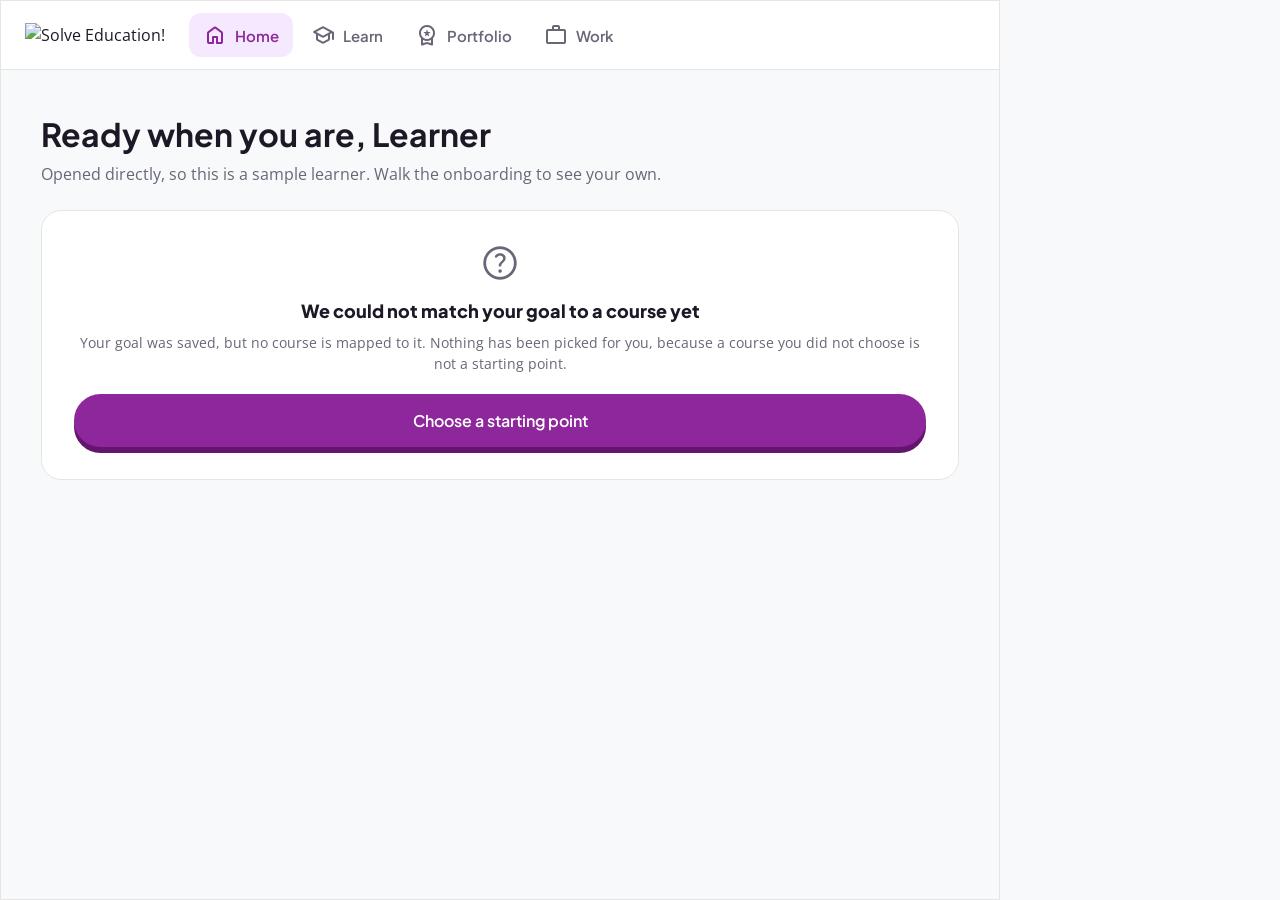
==== commit 2679214d: "feat(prototype): replace the Learning Home sidebar with a top bar Four top-level controls in a heade" ====
--- a/design/onboarding-solve-edu/src/home.html
+++ b/design/onboarding-solve-edu/src/home.html
@@ -39,18 +39,18 @@
          it can never flash.
          =================================================================== -->
     <div id="home_loading" class="card home-card active">
-      <div class="home-sidebar">
-        <div class="home-brand" role="banner">
+      <header class="home-topbar" role="banner">
+        <div class="home-topbar-brand">
           <img src="https://solveeducation.org/wp-content/uploads/SE-New-Updated-Logo-Color.png" alt="Solve Education!" class="home-brand-logo">
         </div>
         <nav class="home-nav" aria-label="Main">
-          <button type="button" class="home-nav-item active" aria-current="page"><span class="material-symbols-rounded" aria-hidden="true">home</span> Home</button>
-          <button type="button" class="home-nav-item" data-stub="Courses"><span class="material-symbols-rounded" aria-hidden="true">school</span> Courses</button>
-          <button type="button" class="home-nav-item" data-stub="Achievements"><span class="material-symbols-rounded" aria-hidden="true">emoji_events</span> Achievements</button>
-          <span class="home-nav-spacer"></span>
-          <button type="button" class="home-nav-item" data-stub="Settings"><span class="material-symbols-rounded" aria-hidden="true">settings</span> Settings</button>
+          <button type="button" class="home-nav-item active" aria-current="page" data-stub="Home"><span class="material-symbols-rounded" aria-hidden="true">home</span> Home</button>
+          <button type="button" class="home-nav-item" data-family="learn"><span class="material-symbols-rounded" aria-hidden="true">school</span> Learn</button>
+          <button type="button" class="home-nav-item" data-family="portfolio"><span class="material-symbols-rounded" aria-hidden="true">workspace_premium</span> Portfolio</button>
+          <button type="button" class="home-nav-item" data-family="work"><span class="material-symbols-rounded" aria-hidden="true">work</span> Work</button>
         </nav>
-      </div>
+        <div class="home-topbar-utils"></div>
+      </header>
       <div class="home-main">
         <div role="status" aria-live="polite">
           <h1 class="title home-loading-title" id="loading_greeting">Setting up your account</h1>
@@ -93,18 +93,18 @@
          sit inside a complementary landmark.
          =================================================================== -->
     <div id="learning_home" class="card home-card">
-      <div class="home-sidebar">
-        <div class="home-brand" role="banner">
+      <header class="home-topbar" role="banner">
+        <div class="home-topbar-brand">
           <img src="https://solveeducation.org/wp-content/uploads/SE-New-Updated-Logo-Color.png" alt="Solve Education!" class="home-brand-logo">
         </div>
         <nav class="home-nav" aria-label="Main">
-          <button type="button" class="home-nav-item active" aria-current="page"><span class="material-symbols-rounded" aria-hidden="true">home</span> Home</button>
-          <button type="button" class="home-nav-item" data-stub="Courses"><span class="material-symbols-rounded" aria-hidden="true">school</span> Courses</button>
-          <button type="button" class="home-nav-item" data-stub="Achievements"><span class="material-symbols-rounded" aria-hidden="true">emoji_events</span> Achievements</button>
-          <span class="home-nav-spacer"></span>
-          <button type="button" class="home-nav-item" data-stub="Settings"><span class="material-symbols-rounded" aria-hidden="true">settings</span> Settings</button>
+          <button type="button" class="home-nav-item active" aria-current="page" data-stub="Home"><span class="material-symbols-rounded" aria-hidden="true">home</span> Home</button>
+          <button type="button" class="home-nav-item" data-family="learn"><span class="material-symbols-rounded" aria-hidden="true">school</span> Learn</button>
+          <button type="button" class="home-nav-item" data-family="portfolio"><span class="material-symbols-rounded" aria-hidden="true">workspace_premium</span> Portfolio</button>
+          <button type="button" class="home-nav-item" data-family="work"><span class="material-symbols-rounded" aria-hidden="true">work</span> Work</button>
         </nav>
-      </div>
+        <div class="home-topbar-utils"></div>
+      </header>
 
       <div class="home-main">
         <!-- Where an out-of-scope destination reports itself. A control that is
@@ -185,18 +185,18 @@
          inconsistent in the demo the prototype exists to serve.
          =================================================================== -->
     <div id="skill_screen" class="card home-card">
-      <div class="home-sidebar">
-        <div class="home-brand" role="banner">
+      <header class="home-topbar" role="banner">
+        <div class="home-topbar-brand">
           <img src="https://solveeducation.org/wp-content/uploads/SE-New-Updated-Logo-Color.png" alt="Solve Education!" class="home-brand-logo">
         </div>
         <nav class="home-nav" aria-label="Main">
           <button type="button" class="home-nav-item" data-stub="Home"><span class="material-symbols-rounded" aria-hidden="true">home</span> Home</button>
-          <button type="button" class="home-nav-item active" aria-current="page"><span class="material-symbols-rounded" aria-hidden="true">school</span> Courses</button>
-          <button type="button" class="home-nav-item" data-stub="Achievements"><span class="material-symbols-rounded" aria-hidden="true">emoji_events</span> Achievements</button>
-          <span class="home-nav-spacer"></span>
-          <button type="button" class="home-nav-item" data-stub="Settings"><span class="material-symbols-rounded" aria-hidden="true">settings</span> Settings</button>
+          <button type="button" class="home-nav-item active" aria-current="page" data-family="learn"><span class="material-symbols-rounded" aria-hidden="true">school</span> Learn</button>
+          <button type="button" class="home-nav-item" data-family="portfolio"><span class="material-symbols-rounded" aria-hidden="true">workspace_premium</span> Portfolio</button>
+          <button type="button" class="home-nav-item" data-family="work"><span class="material-symbols-rounded" aria-hidden="true">work</span> Work</button>
         </nav>
-      </div>
+        <div class="home-topbar-utils"></div>
+      </header>
       <div class="home-main">
         <div class="home-greet">
           <p class="subtitle home-greet-sub" id="skill_course"></p>
--- a/design/onboarding-solve-edu/src/styles.css
+++ b/design/onboarding-solve-edu/src/styles.css
@@ -628,62 +628,151 @@
 .goal-grid {
   display: grid;
   grid-template-columns: repeat(3, minmax(0, 1fr));
-  gap: 16px;
+  gap: 24px;
   width: 100%;
   margin: 32px auto;
 }
 
-.goal-card {
+/* Line 169 caps every direct child of a .card at 520px. Both wide surfaces
+   used to escape it with inline `max-width: 900px !important`. This wins on
+   specificity instead: repeating the :not() chain scores (0,4,0) against that
+   rule's (0,3,0), so no !important is needed. A bare .card-wide would score
+   (0,1,0) and lose, which is what the !important was compensating for. */
+.card:not(.landing-card):not(.home-card) > .card-wide {
+  max-width: 900px;
+}
+
+/* The shared recognition card, used by the age gate and the goal screen.
+   The support line is optional: the age bands carry one, the goals do not. */
+.choice-card {
   min-height: 144px;
   border: 2px solid var(--hair);
   border-radius: 16px;
-  padding: 24px 16px;
+  padding: 40px 16px;
   background: var(--surf);
   color: var(--ink);
   display: flex;
   flex-direction: column;
   align-items: center;
   justify-content: center;
-  gap: 12px;
+  gap: 16px;
   text-align: center;
+  cursor: pointer;
   box-shadow: 0 4px 0 var(--hair-dark);
   transition: transform 0.2s var(--easing-fast), box-shadow 0.2s var(--easing-fast), border-color 0.2s, background 0.2s;
 }
 
-.goal-card:focus-visible {
+.choice-card:focus-visible {
   outline: 3px solid color-mix(in srgb, var(--purple) 30%, transparent);
   outline-offset: 3px;
 }
 
-.goal-card.selected {
+.choice-card.selected {
   border-color: var(--purple);
   background: var(--purple-bg);
   box-shadow: 0 4px 0 var(--purple-dark);
 }
 
-.option-card:hover, .goal-card:hover, .goal-card:focus-visible {
+.option-card:hover, .choice-card:hover, .choice-card:focus-visible {
   border-color: var(--purple);
   background: var(--purple-bg);
   transform: translateY(-4px);
   box-shadow: 0 8px 0 var(--hair-dark), 0 12px 24px rgba(0,0,0,0.08);
 }
 
-.option-card.selected:hover, .goal-card.selected:hover, .goal-card.selected:focus-visible {
+.option-card.selected:hover, .choice-card.selected:hover, .choice-card.selected:focus-visible {
   box-shadow: 0 8px 0 var(--purple-dark), 0 12px 24px rgba(0,0,0,0.08);
 }
 
-.option-card:active, .goal-card:active {
+.option-card:active, .choice-card:active {
   transform: translateY(4px);
   box-shadow: 0 0px 0 var(--hair-dark);
   transition: transform 0.05s, box-shadow 0.05s;
 }
 
-.option-card.selected:active, .goal-card.selected:active {
+.option-card.selected:active, .choice-card.selected:active {
   box-shadow: 0 0px 0 var(--purple-dark);
 }
 
-.goal-card .material-symbols-rounded { font-size: 36px; }
-.goal-card-title { font: 600 16px/1.4 var(--font-head); }
+.choice-card-icon { font-size: 48px; }
+.choice-card-title { display: block; font: 800 20px/1.3 var(--font-head); }
+.choice-card-support { display: block; margin-top: 8px; font-size: 14px; opacity: 0.8; }
+
+/* Age gate. Every one of these values was an inline style attribute, which
+   put the whole screen out of reach of a media query: the same condition the
+   Cycle 3 Learning Home work had to undo before it could lay out at 360px. */
+.age-gate-inner {
+  width: 100%;
+  margin: 0 auto;
+  display: flex;
+  flex-direction: column;
+  align-items: center;
+}
+
+.age-gate-heading { width: 100%; }
+.age-gate-heading .title { margin-top: 0; }
+
+.age-option-grid {
+  display: grid;
+  grid-template-columns: repeat(auto-fit, minmax(220px, 1fr));
+  gap: 24px;
+  margin-top: 48px;
+  width: 100%;
+}
+
+.age-subrange-group {
+  display: none;
+  flex-direction: column;
+  gap: 16px;
+  margin-top: 32px;
+  width: 100%;
+}
+
+.age-subrange-group.is-open { display: flex; }
+
+.age-subrange-heading {
+  font-size: 20px;
+  font-weight: 700;
+  margin-bottom: 8px;
+}
+
+.age-subrange-row {
+  display: flex;
+  flex-direction: row;
+  flex-wrap: wrap;
+  justify-content: center;
+  gap: 16px;
+  width: 100%;
+}
+
+.age-subrange-card {
+  flex: 1;
+  min-width: 120px;
+  padding: 24px 16px;
+  background: var(--surf);
+  color: var(--ink);
+  font: 400 16px/1.5 var(--font-body);
+}
+
+/* As divs these four chips were never tab-reachable, so the missing ring cost
+   nothing. As buttons they are reachable and the button reset above zeroes
+   the outline, so without this rule focus lands on them and shows nothing.
+   Matched to .choice-card:focus-visible so the whole screen rings the same
+   way. */
+.age-subrange-card:focus-visible {
+  outline: 3px solid color-mix(in srgb, var(--purple) 30%, transparent);
+  outline-offset: 3px;
+}
+
+/* The three band icon colours. Classes rather than inline style attributes,
+   because the age gate must carry no style= at all: the goal cards can take
+   their colour inline since it arrives as per-goal config data, but these
+   three are fixed and belong in the stylesheet with everything else here. */
+.age-icon-teen { color: var(--blue); }
+.age-icon-young-adult { color: var(--green); }
+.age-icon-adult { color: var(--magenta); }
+
+.goal-intake-head { margin-top: 16px; width: 100%; }
 
 @media (max-width: 768px) {
   .goal-grid { grid-template-columns: repeat(2, minmax(0, 1fr)); }
@@ -1074,10 +1163,14 @@
    a reflow. The rail is per-view chrome the layout does not depend on, which
    is what makes the narrow treatment a substitution instead of a rebuild
    (PRD 7.5, from layout F8's shell-versus-per-view split). */
+/* 2026-07-30: the rail became a top bar, and the eleven production
+   destinations were reorganized into four top-level families. A top bar cannot
+   keep all eleven visible the way a sidebar could, so seven move one level into
+   their family panel. That trade is recorded in the spec, not hidden here. */
 .home-card {
   max-width: 1000px !important;
   padding: 0 !important;
-  flex-direction: row;
+  flex-direction: column;
   justify-content: flex-start;
   align-items: stretch;
   background: #f8f9fa;
@@ -1087,23 +1180,19 @@
      clip is lifted here rather than globally. */
   overflow: visible;
 }
-.home-sidebar {
-  width: 240px;
-  /* Without this the rail is a flex item that compresses toward its
-     min-content width instead of holding 240px, so the wide layout degrades
-     into a squeeze rather than a clean split. */
+.home-topbar {
+  display: flex;
+  align-items: center;
+  flex-wrap: wrap;
+  gap: 24px;
+  padding: 12px 24px;
+  background: white;
+  border-bottom: 1px solid var(--hair);
+}
+.home-topbar-brand {
   flex-shrink: 0;
-  background: white;
-  border-right: 1px solid var(--hair);
-  padding: 32px 24px;
-  display: flex;
-  flex-direction: column;
-  gap: 24px;
-}
-.home-brand {
-  display: flex;
-  align-items: center;
-  gap: 8px;
+  display: flex;
+  align-items: center;
 }
 .home-brand-logo {
   height: 24px;
@@ -1111,25 +1200,28 @@
 }
 .home-nav {
   display: flex;
-  flex-direction: column;
-  gap: 16px;
+  align-items: center;
+  gap: 4px;
   flex: 1;
 }
-.home-nav-spacer {
-  flex: 1;
+.home-topbar-utils {
+  display: flex;
+  align-items: center;
+  gap: 8px;
+  flex-shrink: 0;
 }
 .home-nav-item {
   display: flex;
   align-items: center;
-  gap: 12px;
-  padding: 12px 16px;
-  /* 24px of text plus 24px of padding clears WCAG 2.2 SC 2.5.8 Target Size
-     (Minimum, AA) of 24 by 24 CSS px with room to spare, at every width. */
-  min-height: 48px;
+  gap: 8px;
+  padding: 10px 14px;
+  /* Clears WCAG 2.2 SC 2.5.8 Target Size (Minimum, AA) of 24 by 24 CSS px with
+     room to spare, at every width. */
+  min-height: 44px;
   border-radius: 12px;
   color: var(--sub);
   font-family: var(--font-head);
-  font-size: 16px;
+  font-size: 15px;
   font-weight: 600;
   text-align: left;
   white-space: nowrap;
@@ -1282,31 +1374,31 @@
     border-left: none;
     border-right: none;
   }
-  .home-sidebar {
-    width: 100%;
-    flex-shrink: 1;
-    flex-direction: column;
-    align-items: stretch;
-    gap: 12px;
-    padding: 16px;
-    border-right: none;
-    border-bottom: 1px solid var(--hair);
-  }
+  /* The top bar wraps to two rows: brand and utilities above, the four
+     destinations below at full width. Nothing is hidden and nothing scrolls
+     sideways. */
+  .home-topbar {
+    gap: 8px;
+    padding: 10px 12px;
+  }
+  .home-topbar-brand { order: 1; }
+  .home-topbar-utils { order: 2; margin-left: auto; }
   /* Icon above label, each destination sharing the width equally.
      Measured 2026-07-30: with the icon beside the label the four destinations
-     need 548px and a 360px viewport hid Settings behind a horizontal scroll.
-     A destination the learner has to discover by scrolling is not "visible and
-     labelled", so the row was restacked rather than left scrolling. This is
-     also the arrangement three of the four benchmarked phone homes use, and it
-     is why they fit five labels where a horizontal list fits three.
+     need 548px and a 360px viewport hid the last one behind a horizontal
+     scroll. A destination the learner has to discover by scrolling is not
+     "visible and labelled", so the row was restacked rather than left
+     scrolling. This is also the arrangement three of the four benchmarked
+     phone homes use, and it is why they fit five labels where a horizontal
+     list fits three.
      Labels are kept, not traded for icons: an unlabelled glyph assumes an icon
      vocabulary a first-time learner does not have. */
   .home-nav {
-    flex-direction: row;
-    flex: 0 0 auto;
+    order: 3;
+    flex-basis: 100%;
+    flex: 0 0 100%;
     gap: 4px;
   }
-  .home-nav-spacer { display: none; }
   .home-nav-item {
     flex: 1 1 0;
     min-width: 0;
@@ -1332,11 +1424,11 @@
     overflow-wrap: break-word;
     hyphens: none;
   }
-  /* The brand's stated §11.1 disposition is Relocated. At narrow width it
-     leaves the flow entirely rather than being reflowed above the learner's
-     next action, which would satisfy the disposition table and fail Slice 12's
-     ordinal block-order criterion on the same build. */
-  .home-brand { display: none; }
+  /* The brand stays visible in the top bar rather than being hidden. It sits
+     inside the banner landmark, which is the exemption Slice 12's ordinal
+     block-order criterion names, so it is not product-owned content preceding
+     the learner's next action. Under the old sidebar it had to be removed at
+     narrow width; a banner does not. */
   .home-main {
     padding: 24px 16px 32px;
     gap: 20px;
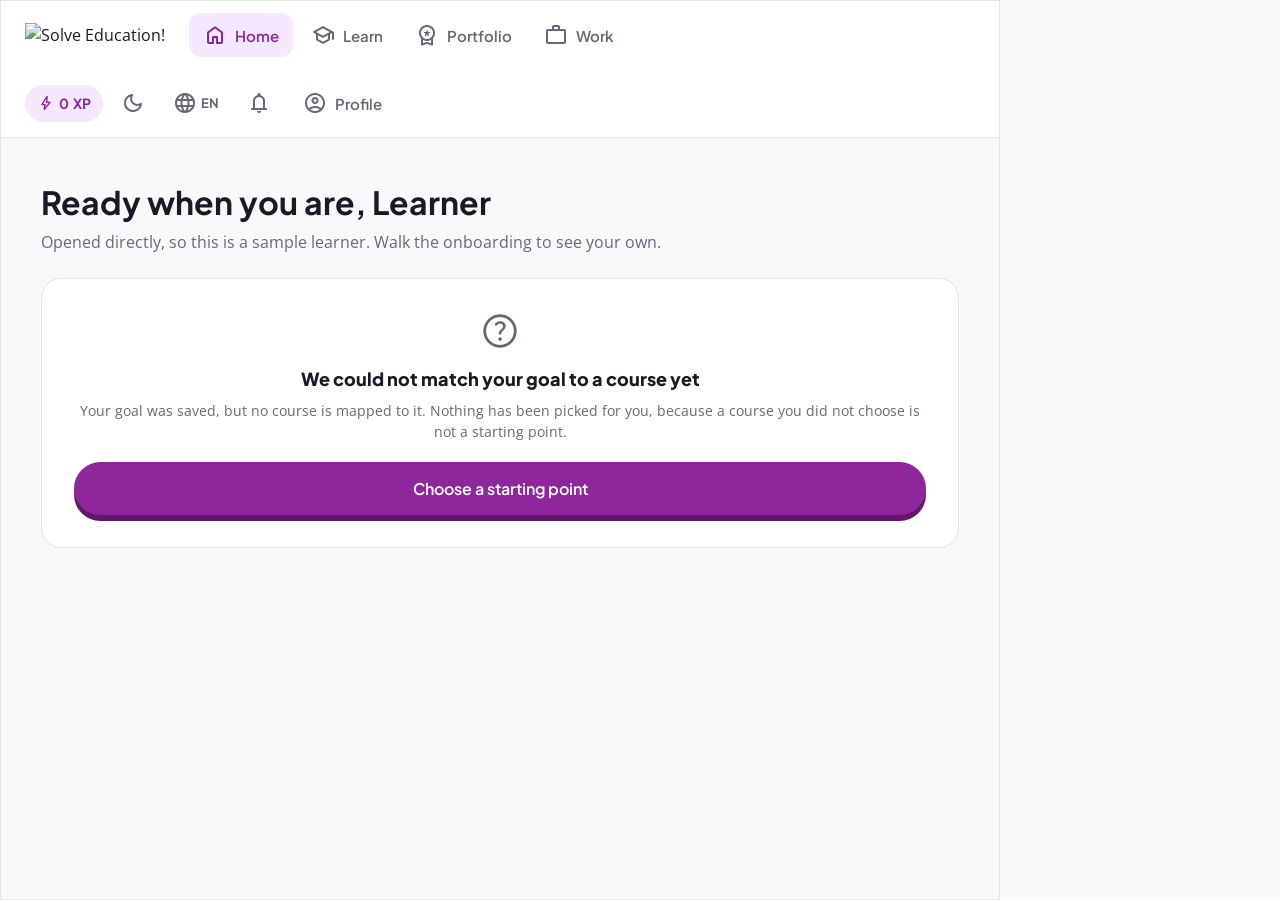
==== commit 6d043bab: "feat(prototype): reach all eleven destinations, and add the utility cluster Learn, Portfolio and Wor" ====
--- a/design/onboarding-solve-edu/src/home.html
+++ b/design/onboarding-solve-edu/src/home.html
@@ -12,9 +12,26 @@
 </head>
 <body>
 
-  <!-- No global header on the home. The shell already carries the brand and the
-       navigation, so a top bar would repeat both and push the first action
-       further down.
+  <!-- The navigation is a top bar carrying four families: Home, Learn,
+       Portfolio, Work. Between them they reach all eleven production
+       destinations. Home and Inbox stay at the top level; eight sit one level
+       down in a family panel and Referral sits one level down in the profile
+       menu.
+
+       That is the trade a top bar makes. The sidebar this replaced could have
+       kept all eleven visible under static headings, which is what the cited
+       study recommends and what Uxcel does with thirteen; a row cannot, because
+       horizontal space is finite where sidebar height is not. One level of
+       depth, with each panel showing its whole family at once, is the smallest
+       version of that cost. Recorded here because the comment this replaced
+       claimed a top bar would "repeat the brand and push the first action
+       down" — true of the nav that then existed, and not of this one.
+
+       The family names and the item assignment are UNVALIDATED. They are a
+       judgement from destination labels; the study declined to recommend any
+       mapping because ten of the eleven destinations were never opened. The
+       gate is a content inventory, then an open card sort in Bahasa, then a
+       first-click test.
 
        CYCLE 3 (narrow width). Three things changed here, each traceable:
         - The navigation is a real <nav> landmark of <button> elements, and the
@@ -45,11 +62,52 @@
         </div>
         <nav class="home-nav" aria-label="Main">
           <button type="button" class="home-nav-item active" aria-current="page" data-stub="Home"><span class="material-symbols-rounded" aria-hidden="true">home</span> Home</button>
-          <button type="button" class="home-nav-item" data-family="learn"><span class="material-symbols-rounded" aria-hidden="true">school</span> Learn</button>
-          <button type="button" class="home-nav-item" data-family="portfolio"><span class="material-symbols-rounded" aria-hidden="true">workspace_premium</span> Portfolio</button>
-          <button type="button" class="home-nav-item" data-family="work"><span class="material-symbols-rounded" aria-hidden="true">work</span> Work</button>
+          <div class="home-nav-family">
+            <button type="button" class="home-nav-item" data-family="learn" aria-expanded="false" aria-controls="panel_learn"><span class="material-symbols-rounded" aria-hidden="true">school</span> Learn</button>
+            <div class="home-nav-panel is-hidden" id="panel_learn">
+              <button type="button" class="home-nav-child" data-stub="Catalog">Catalog</button>
+              <button type="button" class="home-nav-child" data-stub="Ladders">Ladders</button>
+              <button type="button" class="home-nav-child" data-stub="Practice">Practice</button>
+              <button type="button" class="home-nav-child" data-stub="Challenges">Challenges</button>
+            </div>
+          </div>
+          <div class="home-nav-family">
+            <button type="button" class="home-nav-item" data-family="portfolio" aria-expanded="false" aria-controls="panel_portfolio"><span class="material-symbols-rounded" aria-hidden="true">workspace_premium</span> Portfolio</button>
+            <div class="home-nav-panel is-hidden" id="panel_portfolio">
+              <button type="button" class="home-nav-child" data-stub="Evidence">Evidence</button>
+              <button type="button" class="home-nav-child" data-stub="Credentials">Credentials</button>
+            </div>
+          </div>
+          <div class="home-nav-family">
+            <button type="button" class="home-nav-item" data-family="work" aria-expanded="false" aria-controls="panel_work"><span class="material-symbols-rounded" aria-hidden="true">work</span> Work</button>
+            <div class="home-nav-panel is-hidden" id="panel_work">
+              <button type="button" class="home-nav-child" data-stub="Opportunities">Opportunities</button>
+              <button type="button" class="home-nav-child" data-stub="Applications">Applications</button>
+            </div>
+          </div>
         </nav>
-        <div class="home-topbar-utils"></div>
+        <div class="home-topbar-utils">
+          <p class="home-xp" id="home_xp"><span class="material-symbols-rounded" aria-hidden="true">bolt</span> <span id="home_xp_value">0</span> XP</p>
+          <button type="button" class="home-icon-btn" id="theme_btn" aria-pressed="false" aria-label="Switch to dark mode"><span class="material-symbols-rounded" aria-hidden="true">dark_mode</span></button>
+          <div class="home-nav-family">
+            <button type="button" class="home-icon-btn home-lang-btn" id="lang_btn" data-family="lang" aria-expanded="false" aria-controls="panel_lang" aria-label="Change language, current language English"><span class="material-symbols-rounded" aria-hidden="true">language</span> <span id="lang_code">EN</span></button>
+            <div class="home-nav-panel home-nav-panel-right is-hidden" id="panel_lang">
+              <button type="button" class="home-nav-child" data-lang="en">English</button>
+              <button type="button" class="home-nav-child" data-lang="id">Bahasa Indonesia</button>
+            </div>
+          </div>
+          <button type="button" class="home-icon-btn" id="inbox_btn" aria-label="Inbox" data-stub="Inbox"><span class="material-symbols-rounded" aria-hidden="true">notifications</span></button>
+          <div class="home-nav-family">
+            <button type="button" class="home-nav-item" data-family="profile" aria-expanded="false" aria-controls="panel_profile" id="profile_btn"><span class="material-symbols-rounded" aria-hidden="true">account_circle</span> Profile</button>
+            <div class="home-nav-panel home-nav-panel-right is-hidden" id="panel_profile">
+              <button type="button" class="home-nav-child" data-stub="Your profile">Your profile</button>
+              <button type="button" class="home-nav-child" data-stub="Settings">Settings</button>
+              <button type="button" class="home-nav-child" data-stub="Referral">Referral</button>
+              <span class="home-menu-divider"></span>
+              <button type="button" class="home-nav-child" data-stub="Log out">Log out</button>
+            </div>
+          </div>
+        </div>
       </header>
       <div class="home-main">
         <div role="status" aria-live="polite">
@@ -84,13 +142,10 @@
 
          Cycle 3 block order (layout F3, stated ordinally): the learner's own
          content comes first and nothing product-owned precedes their next
-         action. The brand carries an explicit banner role, which is the
-         exemption Slice 12's criterion names, and the narrow layout removes it
-         from the flow entirely — the "Relocated" disposition §11.1 assigns it.
-         An earlier version of this comment claimed the shell had a banner
-         region when the markup had none; the role is now real rather than
-         asserted, and the shell is a div because primary navigation must not
-         sit inside a complementary landmark.
+         action. The brand sits inside the top bar's banner landmark, which is
+         the exemption Slice 12's criterion names, so it stays visible at both
+         widths rather than being removed at narrow. Under the old sidebar it
+         had to be hidden at 360px; a banner does not.
          =================================================================== -->
     <div id="learning_home" class="card home-card">
       <header class="home-topbar" role="banner">
@@ -99,11 +154,52 @@
         </div>
         <nav class="home-nav" aria-label="Main">
           <button type="button" class="home-nav-item active" aria-current="page" data-stub="Home"><span class="material-symbols-rounded" aria-hidden="true">home</span> Home</button>
-          <button type="button" class="home-nav-item" data-family="learn"><span class="material-symbols-rounded" aria-hidden="true">school</span> Learn</button>
-          <button type="button" class="home-nav-item" data-family="portfolio"><span class="material-symbols-rounded" aria-hidden="true">workspace_premium</span> Portfolio</button>
-          <button type="button" class="home-nav-item" data-family="work"><span class="material-symbols-rounded" aria-hidden="true">work</span> Work</button>
+          <div class="home-nav-family">
+            <button type="button" class="home-nav-item" data-family="learn" aria-expanded="false" aria-controls="panel_learn_2"><span class="material-symbols-rounded" aria-hidden="true">school</span> Learn</button>
+            <div class="home-nav-panel is-hidden" id="panel_learn_2">
+              <button type="button" class="home-nav-child" data-stub="Catalog">Catalog</button>
+              <button type="button" class="home-nav-child" data-stub="Ladders">Ladders</button>
+              <button type="button" class="home-nav-child" data-stub="Practice">Practice</button>
+              <button type="button" class="home-nav-child" data-stub="Challenges">Challenges</button>
+            </div>
+          </div>
+          <div class="home-nav-family">
+            <button type="button" class="home-nav-item" data-family="portfolio" aria-expanded="false" aria-controls="panel_portfolio_2"><span class="material-symbols-rounded" aria-hidden="true">workspace_premium</span> Portfolio</button>
+            <div class="home-nav-panel is-hidden" id="panel_portfolio_2">
+              <button type="button" class="home-nav-child" data-stub="Evidence">Evidence</button>
+              <button type="button" class="home-nav-child" data-stub="Credentials">Credentials</button>
+            </div>
+          </div>
+          <div class="home-nav-family">
+            <button type="button" class="home-nav-item" data-family="work" aria-expanded="false" aria-controls="panel_work_2"><span class="material-symbols-rounded" aria-hidden="true">work</span> Work</button>
+            <div class="home-nav-panel is-hidden" id="panel_work_2">
+              <button type="button" class="home-nav-child" data-stub="Opportunities">Opportunities</button>
+              <button type="button" class="home-nav-child" data-stub="Applications">Applications</button>
+            </div>
+          </div>
         </nav>
-        <div class="home-topbar-utils"></div>
+        <div class="home-topbar-utils">
+          <p class="home-xp" id="home_xp_2"><span class="material-symbols-rounded" aria-hidden="true">bolt</span> <span id="home_xp_value_2">0</span> XP</p>
+          <button type="button" class="home-icon-btn" id="theme_btn_2" aria-pressed="false" aria-label="Switch to dark mode"><span class="material-symbols-rounded" aria-hidden="true">dark_mode</span></button>
+          <div class="home-nav-family">
+            <button type="button" class="home-icon-btn home-lang-btn" id="lang_btn_2" data-family="lang" aria-expanded="false" aria-controls="panel_lang_2" aria-label="Change language, current language English"><span class="material-symbols-rounded" aria-hidden="true">language</span> <span id="lang_code_2">EN</span></button>
+            <div class="home-nav-panel home-nav-panel-right is-hidden" id="panel_lang_2">
+              <button type="button" class="home-nav-child" data-lang="en">English</button>
+              <button type="button" class="home-nav-child" data-lang="id">Bahasa Indonesia</button>
+            </div>
+          </div>
+          <button type="button" class="home-icon-btn" id="inbox_btn_2" aria-label="Inbox" data-stub="Inbox"><span class="material-symbols-rounded" aria-hidden="true">notifications</span></button>
+          <div class="home-nav-family">
+            <button type="button" class="home-nav-item" data-family="profile" aria-expanded="false" aria-controls="panel_profile_2" id="profile_btn_2"><span class="material-symbols-rounded" aria-hidden="true">account_circle</span> Profile</button>
+            <div class="home-nav-panel home-nav-panel-right is-hidden" id="panel_profile_2">
+              <button type="button" class="home-nav-child" data-stub="Your profile">Your profile</button>
+              <button type="button" class="home-nav-child" data-stub="Settings">Settings</button>
+              <button type="button" class="home-nav-child" data-stub="Referral">Referral</button>
+              <span class="home-menu-divider"></span>
+              <button type="button" class="home-nav-child" data-stub="Log out">Log out</button>
+            </div>
+          </div>
+        </div>
       </header>
 
       <div class="home-main">
@@ -191,11 +287,52 @@
         </div>
         <nav class="home-nav" aria-label="Main">
           <button type="button" class="home-nav-item" data-stub="Home"><span class="material-symbols-rounded" aria-hidden="true">home</span> Home</button>
-          <button type="button" class="home-nav-item active" aria-current="page" data-family="learn"><span class="material-symbols-rounded" aria-hidden="true">school</span> Learn</button>
-          <button type="button" class="home-nav-item" data-family="portfolio"><span class="material-symbols-rounded" aria-hidden="true">workspace_premium</span> Portfolio</button>
-          <button type="button" class="home-nav-item" data-family="work"><span class="material-symbols-rounded" aria-hidden="true">work</span> Work</button>
+          <div class="home-nav-family">
+            <button type="button" class="home-nav-item active"  aria-current="page" data-family="learn" aria-expanded="false" aria-controls="panel_learn_3"><span class="material-symbols-rounded" aria-hidden="true">school</span> Learn</button>
+            <div class="home-nav-panel is-hidden" id="panel_learn_3">
+              <button type="button" class="home-nav-child" data-stub="Catalog">Catalog</button>
+              <button type="button" class="home-nav-child" data-stub="Ladders">Ladders</button>
+              <button type="button" class="home-nav-child" data-stub="Practice">Practice</button>
+              <button type="button" class="home-nav-child" data-stub="Challenges">Challenges</button>
+            </div>
+          </div>
+          <div class="home-nav-family">
+            <button type="button" class="home-nav-item" data-family="portfolio" aria-expanded="false" aria-controls="panel_portfolio_3"><span class="material-symbols-rounded" aria-hidden="true">workspace_premium</span> Portfolio</button>
+            <div class="home-nav-panel is-hidden" id="panel_portfolio_3">
+              <button type="button" class="home-nav-child" data-stub="Evidence">Evidence</button>
+              <button type="button" class="home-nav-child" data-stub="Credentials">Credentials</button>
+            </div>
+          </div>
+          <div class="home-nav-family">
+            <button type="button" class="home-nav-item" data-family="work" aria-expanded="false" aria-controls="panel_work_3"><span class="material-symbols-rounded" aria-hidden="true">work</span> Work</button>
+            <div class="home-nav-panel is-hidden" id="panel_work_3">
+              <button type="button" class="home-nav-child" data-stub="Opportunities">Opportunities</button>
+              <button type="button" class="home-nav-child" data-stub="Applications">Applications</button>
+            </div>
+          </div>
         </nav>
-        <div class="home-topbar-utils"></div>
+        <div class="home-topbar-utils">
+          <p class="home-xp" id="home_xp_3"><span class="material-symbols-rounded" aria-hidden="true">bolt</span> <span id="home_xp_value_3">0</span> XP</p>
+          <button type="button" class="home-icon-btn" id="theme_btn_3" aria-pressed="false" aria-label="Switch to dark mode"><span class="material-symbols-rounded" aria-hidden="true">dark_mode</span></button>
+          <div class="home-nav-family">
+            <button type="button" class="home-icon-btn home-lang-btn" id="lang_btn_3" data-family="lang" aria-expanded="false" aria-controls="panel_lang_3" aria-label="Change language, current language English"><span class="material-symbols-rounded" aria-hidden="true">language</span> <span id="lang_code_3">EN</span></button>
+            <div class="home-nav-panel home-nav-panel-right is-hidden" id="panel_lang_3">
+              <button type="button" class="home-nav-child" data-lang="en">English</button>
+              <button type="button" class="home-nav-child" data-lang="id">Bahasa Indonesia</button>
+            </div>
+          </div>
+          <button type="button" class="home-icon-btn" id="inbox_btn_3" aria-label="Inbox" data-stub="Inbox"><span class="material-symbols-rounded" aria-hidden="true">notifications</span></button>
+          <div class="home-nav-family">
+            <button type="button" class="home-nav-item" data-family="profile" aria-expanded="false" aria-controls="panel_profile_3" id="profile_btn_3"><span class="material-symbols-rounded" aria-hidden="true">account_circle</span> Profile</button>
+            <div class="home-nav-panel home-nav-panel-right is-hidden" id="panel_profile_3">
+              <button type="button" class="home-nav-child" data-stub="Your profile">Your profile</button>
+              <button type="button" class="home-nav-child" data-stub="Settings">Settings</button>
+              <button type="button" class="home-nav-child" data-stub="Referral">Referral</button>
+              <span class="home-menu-divider"></span>
+              <button type="button" class="home-nav-child" data-stub="Log out">Log out</button>
+            </div>
+          </div>
+        </div>
       </header>
       <div class="home-main">
         <div class="home-greet">
--- a/design/onboarding-solve-edu/src/styles.css
+++ b/design/onboarding-solve-edu/src/styles.css
@@ -26,6 +26,29 @@
   --font-body: 'Open Sans', sans-serif;
 }
 
+/* Dark mode, added 2026-07-30 with the top bar.
+   Only the surface and text tokens are re-pointed; the brand hues stay put, so
+   nothing downstream needs a second value. This is a tonal variant, not an
+   inversion: --ink and --bg swap roles rather than being negated, which keeps
+   the purple readable against both. Contrast is asserted by the guard suite
+   rather than eyeballed, because 1.4.3 is a number. */
+:root[data-theme="dark"] {
+  --ink: #f2eff7;
+  --ink2: #cfc8d8;
+  --sub: #a49db2;
+  --bg: #171320;
+  --surf: #211b2c;
+  /* Lighter than a naive dark-mode hairline. At #362d47 the card boundary
+     measured 1.41:1 against the page, below the 3:1 WCAG 2.2 SC 1.4.11 asks of
+     a component boundary. Measured, not guessed. */
+  --hair: #574a70;
+  --hair-dark: #6b5c88;
+  --purple: #d78ae2;
+  --purple-bg: #38204a;
+  --purple-hover: #e3a5ec;
+  --blue-bg: #1b2c38;
+}
+
 * {
   box-sizing: border-box;
   margin: 0;
@@ -1165,15 +1188,21 @@
    (PRD 7.5, from layout F8's shell-versus-per-view split). */
 /* 2026-07-30: the rail became a top bar, and the eleven production
    destinations were reorganized into four top-level families. A top bar cannot
-   keep all eleven visible the way a sidebar could, so seven move one level into
-   their family panel. That trade is recorded in the spec, not hidden here. */
+   keep all eleven visible the way a sidebar could, so eight move one level into
+   their family panel and Referral into the profile menu. That trade is recorded
+   in the spec, not hidden here. */
 .home-card {
   max-width: 1000px !important;
   padding: 0 !important;
   flex-direction: column;
   justify-content: flex-start;
   align-items: stretch;
-  background: #f8f9fa;
+  /* Tokenised, not a literal. This was `#f8f9fa` — the light-mode value of
+     --bg written out — which meant the shell stayed light when dark mode
+     re-pointed the token, rendering dark cards on a light page. Caught by
+     measuring the rendered colours, not by reading the source: a text
+     assertion cannot see that two themes disagree. */
+  background: var(--bg);
   border: 1px solid var(--hair);
   /* The shared .card sets overflow: hidden, which clips a sticky or fixed
      descendant. The Learning Home is the surface that may need one, so the
@@ -1186,7 +1215,7 @@
   flex-wrap: wrap;
   gap: 24px;
   padding: 12px 24px;
-  background: white;
+  background: var(--surf);
   border-bottom: 1px solid var(--hair);
 }
 .home-topbar-brand {
@@ -1228,9 +1257,97 @@
   cursor: pointer;
   transition: background 0.2s, color 0.2s;
 }
+.home-nav-family { position: relative; }
+/* A panel shows its whole family at once. It never nests another panel: one
+   level of depth is the price of the top bar, and the cited study's R1 warns
+   specifically against trading breadth for depth beyond that. */
+.home-nav-panel {
+  position: absolute;
+  top: calc(100% + 6px);
+  left: 0;
+  min-width: 200px;
+  background: var(--surf);
+  border: 1px solid var(--hair);
+  border-radius: 14px;
+  box-shadow: 0 12px 32px rgba(0,0,0,0.10);
+  padding: 8px;
+  display: flex;
+  flex-direction: column;
+  gap: 2px;
+  z-index: 50;
+}
+.home-nav-child {
+  display: block;
+  width: 100%;
+  text-align: left;
+  padding: 10px 12px;
+  min-height: 44px;
+  border-radius: 10px;
+  color: var(--ink);
+  font-family: var(--font-head);
+  font-size: 15px;
+  font-weight: 600;
+  white-space: nowrap;
+  cursor: pointer;
+  transition: background 0.2s, color 0.2s;
+}
+.home-nav-child:hover { background: var(--bg); }
+.home-nav-child:active { background: var(--hair); }
+.home-nav-child.active { background: var(--purple-bg); color: var(--purple); }
+.home-nav-child:focus-visible {
+  outline: 3px solid color-mix(in srgb, var(--purple) 30%, transparent);
+  outline-offset: 2px;
+}
 .home-nav-item.active {
   background: var(--purple-bg);
   color: var(--purple);
+}
+.home-nav-item:active { background: var(--hair); }
+
+/* Utility cluster: XP, theme, language, inbox, profile. */
+.home-xp {
+  display: flex;
+  align-items: center;
+  gap: 4px;
+  padding: 8px 12px;
+  min-height: 36px;
+  border-radius: 99px;
+  background: var(--purple-bg);
+  color: var(--purple);
+  font-family: var(--font-head);
+  font-size: 14px;
+  font-weight: 700;
+  white-space: nowrap;
+}
+.home-xp .material-symbols-rounded { font-size: 18px; }
+.home-icon-btn {
+  display: flex;
+  align-items: center;
+  justify-content: center;
+  gap: 4px;
+  min-width: 44px;
+  height: 44px;
+  padding: 0 10px;
+  border-radius: 12px;
+  color: var(--sub);
+  font-family: var(--font-head);
+  font-size: 13px;
+  font-weight: 700;
+  cursor: pointer;
+  transition: background 0.2s, color 0.2s;
+}
+.home-icon-btn:hover { background: var(--bg); color: var(--ink); }
+.home-icon-btn:active { background: var(--hair); }
+.home-icon-btn:focus-visible {
+  outline: 3px solid color-mix(in srgb, var(--purple) 30%, transparent);
+  outline-offset: 2px;
+}
+.home-nav-panel-right { left: auto; right: 0; }
+.home-menu-divider {
+  display: block;
+  height: 1px;
+  background: var(--hair);
+  margin: 6px 4px;
 }
 .home-nav-item:hover:not(.active) {
   background: var(--bg);
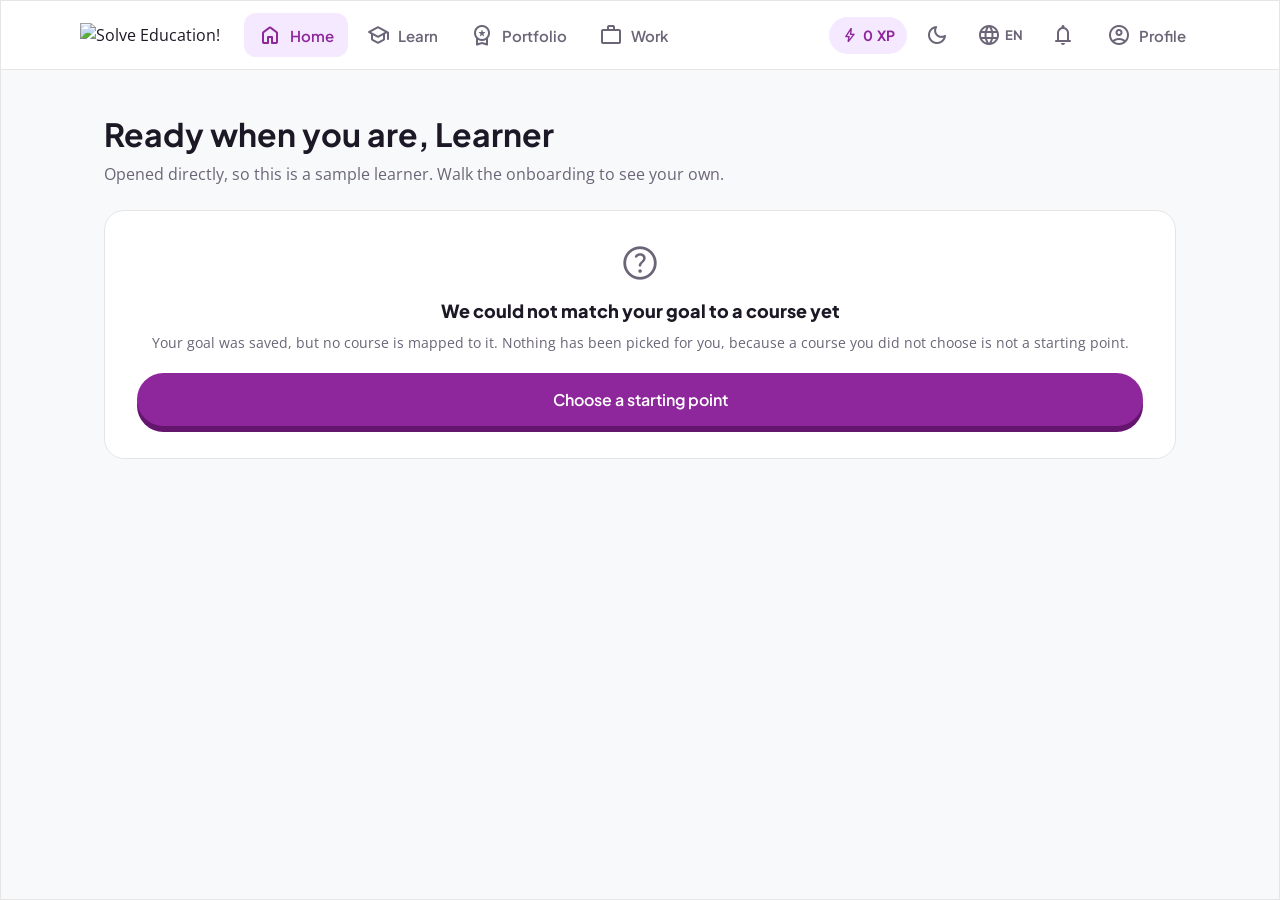
==== commit c3159ad2: "fix(prototype): close the five Mode T blockers on the top-nav build The language switch was a dead c" ====
--- a/design/onboarding-solve-edu/src/home.html
+++ b/design/onboarding-solve-edu/src/home.html
@@ -90,7 +90,7 @@
           <p class="home-xp" id="home_xp"><span class="material-symbols-rounded" aria-hidden="true">bolt</span> <span id="home_xp_value">0</span> XP</p>
           <button type="button" class="home-icon-btn" id="theme_btn" aria-pressed="false" aria-label="Switch to dark mode"><span class="material-symbols-rounded" aria-hidden="true">dark_mode</span></button>
           <div class="home-nav-family">
-            <button type="button" class="home-icon-btn home-lang-btn" id="lang_btn" data-family="lang" aria-expanded="false" aria-controls="panel_lang" aria-label="Change language, current language English"><span class="material-symbols-rounded" aria-hidden="true">language</span> <span id="lang_code">EN</span></button>
+            <button type="button" class="home-icon-btn" id="lang_btn" data-family="lang" aria-expanded="false" aria-controls="panel_lang" aria-label="Change language, current language English"><span class="material-symbols-rounded" aria-hidden="true">language</span> <span id="lang_code">EN</span></button>
             <div class="home-nav-panel home-nav-panel-right is-hidden" id="panel_lang">
               <button type="button" class="home-nav-child" data-lang="en">English</button>
               <button type="button" class="home-nav-child" data-lang="id">Bahasa Indonesia</button>
@@ -110,6 +110,7 @@
         </div>
       </header>
       <div class="home-main">
+        <p class="home-nav-note is-hidden" role="status" aria-live="polite"></p>
         <div role="status" aria-live="polite">
           <h1 class="title home-loading-title" id="loading_greeting">Setting up your account</h1>
           <p class="subtitle" id="loading_sub">Preparing your first course</p>
@@ -182,7 +183,7 @@
           <p class="home-xp" id="home_xp_2"><span class="material-symbols-rounded" aria-hidden="true">bolt</span> <span id="home_xp_value_2">0</span> XP</p>
           <button type="button" class="home-icon-btn" id="theme_btn_2" aria-pressed="false" aria-label="Switch to dark mode"><span class="material-symbols-rounded" aria-hidden="true">dark_mode</span></button>
           <div class="home-nav-family">
-            <button type="button" class="home-icon-btn home-lang-btn" id="lang_btn_2" data-family="lang" aria-expanded="false" aria-controls="panel_lang_2" aria-label="Change language, current language English"><span class="material-symbols-rounded" aria-hidden="true">language</span> <span id="lang_code_2">EN</span></button>
+            <button type="button" class="home-icon-btn" id="lang_btn_2" data-family="lang" aria-expanded="false" aria-controls="panel_lang_2" aria-label="Change language, current language English"><span class="material-symbols-rounded" aria-hidden="true">language</span> <span id="lang_code_2">EN</span></button>
             <div class="home-nav-panel home-nav-panel-right is-hidden" id="panel_lang_2">
               <button type="button" class="home-nav-child" data-lang="en">English</button>
               <button type="button" class="home-nav-child" data-lang="id">Bahasa Indonesia</button>
@@ -205,7 +206,7 @@
       <div class="home-main">
         <!-- Where an out-of-scope destination reports itself. A control that is
              focusable and silent is a dead end; this one says why. -->
-        <p id="home_nav_note" class="home-nav-note is-hidden" role="status" aria-live="polite"></p>
+        <p class="home-nav-note is-hidden" role="status" aria-live="polite"></p>
         <!-- Greeting. True on first run: a new account is never greeted as a
              returning one. No streak pill, no points pill: those are non-goals,
              and a locked leaderboard was held rather than adopted. -->
@@ -315,7 +316,7 @@
           <p class="home-xp" id="home_xp_3"><span class="material-symbols-rounded" aria-hidden="true">bolt</span> <span id="home_xp_value_3">0</span> XP</p>
           <button type="button" class="home-icon-btn" id="theme_btn_3" aria-pressed="false" aria-label="Switch to dark mode"><span class="material-symbols-rounded" aria-hidden="true">dark_mode</span></button>
           <div class="home-nav-family">
-            <button type="button" class="home-icon-btn home-lang-btn" id="lang_btn_3" data-family="lang" aria-expanded="false" aria-controls="panel_lang_3" aria-label="Change language, current language English"><span class="material-symbols-rounded" aria-hidden="true">language</span> <span id="lang_code_3">EN</span></button>
+            <button type="button" class="home-icon-btn" id="lang_btn_3" data-family="lang" aria-expanded="false" aria-controls="panel_lang_3" aria-label="Change language, current language English"><span class="material-symbols-rounded" aria-hidden="true">language</span> <span id="lang_code_3">EN</span></button>
             <div class="home-nav-panel home-nav-panel-right is-hidden" id="panel_lang_3">
               <button type="button" class="home-nav-child" data-lang="en">English</button>
               <button type="button" class="home-nav-child" data-lang="id">Bahasa Indonesia</button>
@@ -335,6 +336,7 @@
         </div>
       </header>
       <div class="home-main">
+        <p class="home-nav-note is-hidden" role="status" aria-live="polite"></p>
         <div class="home-greet">
           <p class="subtitle home-greet-sub" id="skill_course"></p>
           <h1 class="title home-greet-title" id="skill_title"></h1>
--- a/design/onboarding-solve-edu/src/styles.css
+++ b/design/onboarding-solve-edu/src/styles.css
@@ -19,7 +19,10 @@
   
   --easing-spring: cubic-bezier(0.34, 1.56, 0.64, 1);
   --easing-fast: cubic-bezier(0.2, 0, 0, 1);
-  --hair-dark: #d5d5d5;
+  /* Component boundaries (panels, menus) are held to WCAG 2.2 SC 1.4.11's
+     3:1. Measured: 3.36:1 on white, 3.19:1 on the page. The former #d5d5d5
+     was 1.47:1 and did not meet the claim made for it. */
+  --hair-dark: #8c8c8c;
   --purple-dark: #64156d;
   
   --font-head: 'Plus Jakarta Sans', sans-serif;
@@ -30,19 +33,22 @@
    Only the surface and text tokens are re-pointed; the brand hues stay put, so
    nothing downstream needs a second value. This is a tonal variant, not an
    inversion: --ink and --bg swap roles rather than being negated, which keeps
-   the purple readable against both. Contrast is asserted by the guard suite
-   rather than eyeballed, because 1.4.3 is a number. */
+   the purple readable against both. Every pair below is computed by group 20 of
+   the guard suite rather than eyeballed, because 1.4.3 and 1.4.11 are numbers
+   and an unchecked claim about them is a fabrication. */
 :root[data-theme="dark"] {
   --ink: #f2eff7;
   --ink2: #cfc8d8;
   --sub: #a49db2;
   --bg: #171320;
   --surf: #211b2c;
-  /* Lighter than a naive dark-mode hairline. At #362d47 the card boundary
-     measured 1.41:1 against the page, below the 3:1 WCAG 2.2 SC 1.4.11 asks of
-     a component boundary. Measured, not guessed. */
+  /* --hair is the decorative hairline: card edges and dividers, which are
+     containers rather than controls and are not held to 1.4.11. --hair-dark is
+     the component boundary and is: 3.92:1 against the page, 3.59:1 against a
+     panel surface. An earlier revision claimed 3:1 for --hair at #574a70,
+     which measures 2.28:1 and did not meet it. */
   --hair: #574a70;
-  --hair-dark: #6b5c88;
+  --hair-dark: #7d6c9e;
   --purple: #d78ae2;
   --purple-bg: #38204a;
   --purple-hover: #e3a5ec;
@@ -1192,7 +1198,12 @@
    their family panel and Referral into the profile menu. That trade is recorded
    in the spec, not hidden here. */
 .home-card {
-  max-width: 1000px !important;
+  /* Fills the viewport rather than sitting in a 1000px box on a wide screen.
+     Line length is protected by capping the content column below, not by
+     capping the whole shell, so the top bar spans the full width the way a
+     real application bar does. */
+  max-width: 100% !important;
+  width: 100%;
   padding: 0 !important;
   flex-direction: column;
   justify-content: flex-start;
@@ -1217,6 +1228,22 @@
   padding: 12px 24px;
   background: var(--surf);
   border-bottom: 1px solid var(--hair);
+  /* An open panel hangs below the bar, so the bar must not clip it. Stated
+     rather than inherited, because .card sets overflow: hidden and the panel
+     was being cut mid-list. */
+  overflow: visible;
+  position: relative;
+  /* Load-bearing. `.card.active > *` animates a transform with fill-mode
+     forwards, so BOTH the bar and the content column hold a stacking context.
+     As siblings at z-index auto they then paint in DOM order, which puts the
+     content column on top and buries an open panel behind it — the panel's own
+     z-index cannot escape its parent's context. Measured: a click at the
+     panel's lower edge landed on the Up Next card. Ranking the bar above the
+     column fixes it at the level where the two actually compete. */
+  z-index: 20;
+  /* Aligns the bar's contents with the centred content column while the bar
+     itself spans the full width. */
+  padding-inline: max(24px, calc((100% - 1120px) / 2));
 }
 .home-topbar-brand {
   flex-shrink: 0;
@@ -1267,7 +1294,10 @@
   left: 0;
   min-width: 200px;
   background: var(--surf);
-  border: 1px solid var(--hair);
+  /* --hair-dark, not --hair. A panel is a UI component, so its boundary is held
+     to WCAG 2.2 SC 1.4.11's 3:1 rather than to the decorative hairline, which
+     measures 1.26:1 on a white surface and is invisible. */
+  border: 1px solid var(--hair-dark);
   border-radius: 14px;
   box-shadow: 0 12px 32px rgba(0,0,0,0.10);
   padding: 8px;
@@ -1360,7 +1390,13 @@
 .home-main {
   flex: 1;
   min-width: 0;
-  padding: 40px;
+  width: 100%;
+  /* The shell fills the viewport; the reading column does not. Capping the
+     column rather than the shell keeps line length sane on a wide screen
+     without boxing the whole application into 1000px. */
+  max-width: 1120px;
+  margin: 0 auto;
+  padding: 40px 24px 48px;
   display: flex;
   flex-direction: column;
   gap: 24px;
@@ -1475,6 +1511,26 @@
   border: 1px solid var(--hair);
   border-radius: 12px;
   padding: 10px 14px;
+}
+
+/* Between the breakpoint and roughly a laptop, the bar's own contents are what
+   overflow: brand plus four destinations plus five utilities do not fit at
+   desktop spacing, so the bar wrapped to two rows above the width where the
+   narrow layout takes over. Tightening the gaps keeps it one row.
+
+   Measured, not assumed: one row from 820px upward; at exactly 768px the
+   contents still need about 977px, so the bar wraps to two rows there. That is
+   left as it is rather than forced — a tablet-width bar carrying a brand, four
+   destinations and five utilities honestly needs two rows, and it costs no
+   overflow and no target-size failure. Below 768px the destinations become
+   their own full-width row instead. */
+@media (min-width: 768px) and (max-width: 1023px) {
+  .home-topbar { gap: 10px; padding: 10px 14px; }
+  .home-nav { gap: 2px; }
+  .home-nav-item { padding: 10px 10px; font-size: 14px; gap: 6px; }
+  .home-topbar-utils { gap: 4px; }
+  .home-xp { padding: 8px 10px; font-size: 13px; }
+  .home-icon-btn { min-width: 40px; padding: 0 6px; }
 }
 
 /* ---- Learning Home at narrow width -------------------------------------
@@ -1515,6 +1571,25 @@
     flex-basis: 100%;
     flex: 0 0 100%;
     gap: 4px;
+  }
+  /* The family wrapper has to carry the flex, not just the button inside it.
+     Without this Home took 167px of a 360px row and the three families sized to
+     their text at 38, 55 and 29px — measured, not guessed. The wrapper becomes
+     a flex container so the trigger fills the share it is given. */
+  .home-nav-family {
+    flex: 1 1 0;
+    min-width: 0;
+    display: flex;
+    /* The panel is positioned against the whole bar rather than against a
+       quarter-width trigger, so it is not squeezed into 71px or clipped by the
+       edge of its own family. */
+    position: static;
+  }
+  .home-nav-family > .home-nav-item { width: 100%; }
+  .home-nav-panel {
+    left: 12px;
+    right: 12px;
+    min-width: 0;
   }
   .home-nav-item {
     flex: 1 1 0;
@@ -1648,7 +1723,9 @@
    home.js delays 400ms before revealing and holds a 500ms minimum, so a
    fast finalization never produces a flash. */
 .home-skel {
-  background: linear-gradient(90deg, var(--hair) 25%, #f3f0f6 37%, var(--hair) 63%);
+  /* Tokenised: a literal here shimmered a near-white band across a dark
+     surface, which is the same defect as a hard-coded shell background. */
+  background: linear-gradient(90deg, var(--hair) 25%, var(--bg) 37%, var(--hair) 63%);
   background-size: 400% 100%;
   animation: home-skel-shimmer 1.4s ease infinite;
   border-radius: 12px;
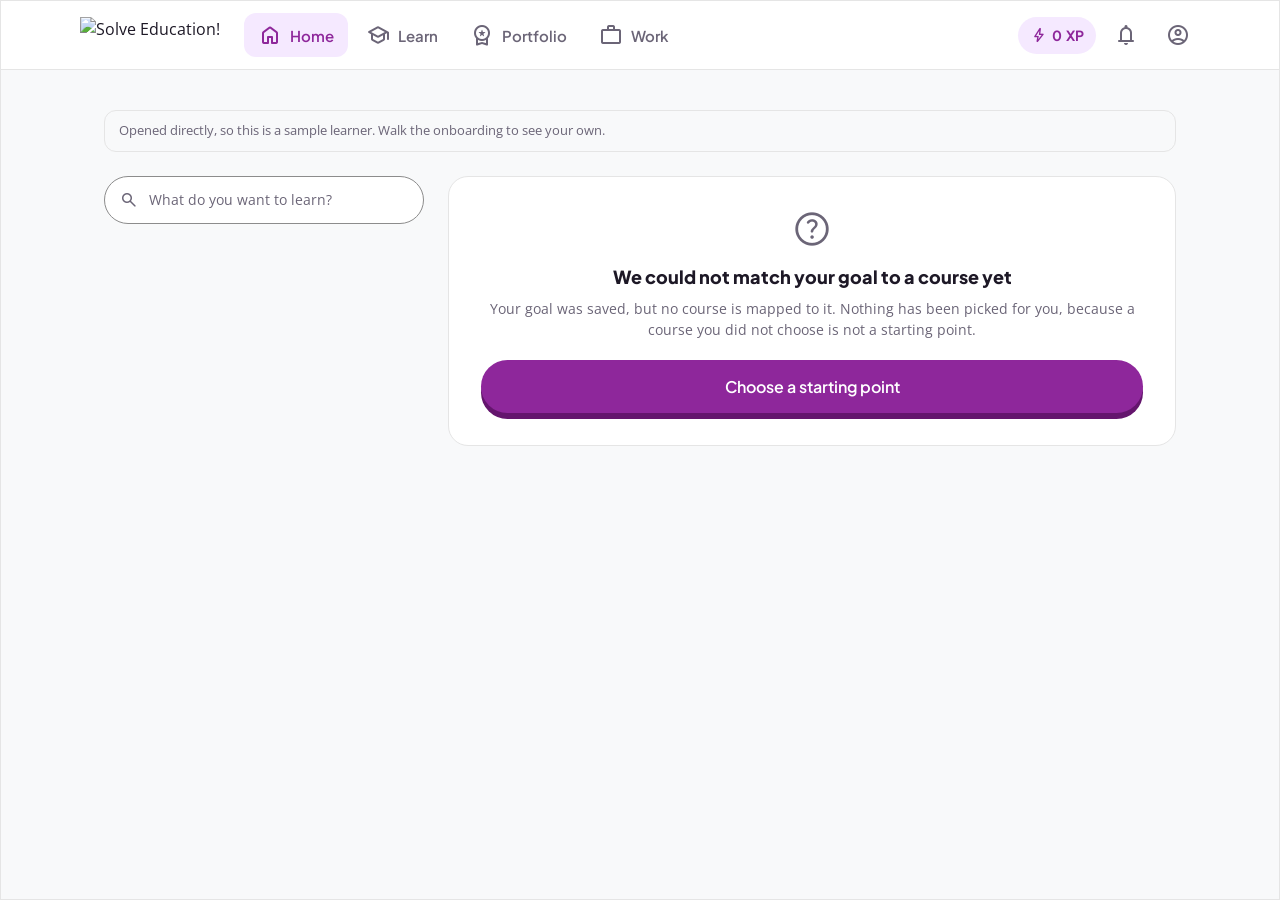
==== commit 37309d33: "feat(personas): add leverage check and structural finding mandate to review personas" ====
--- a/design/onboarding-solve-edu/src/home.html
+++ b/design/onboarding-solve-edu/src/home.html
@@ -27,6 +27,14 @@
        claimed a top bar would "repeat the brand and push the first action
        down" — true of the nav that then existed, and not of this one.
 
+       The utility cluster carries three controls: XP, Inbox, Profile. Theme and
+       language used to sit beside them and now sit inside the profile menu.
+       They are account preferences rather than destinations, and a bar row
+       spends the scarcest space this layout has on a control most learners set
+       once. Both remain one interaction deeper than they were, which is the
+       trade; neither is hidden, and at 360px the cluster is three controls
+       instead of five.
+
        The family names and the item assignment are UNVALIDATED. They are a
        judgement from destination labels; the study declined to recommend any
        mapping because ten of the eleven destinations were never opened. The
@@ -88,23 +96,31 @@
         </nav>
         <div class="home-topbar-utils">
           <p class="home-xp" id="home_xp"><span class="material-symbols-rounded" aria-hidden="true">bolt</span> <span id="home_xp_value">0</span> XP</p>
-          <button type="button" class="home-icon-btn" id="theme_btn" aria-pressed="false" aria-label="Switch to dark mode"><span class="material-symbols-rounded" aria-hidden="true">dark_mode</span></button>
-          <div class="home-nav-family">
-            <button type="button" class="home-icon-btn" id="lang_btn" data-family="lang" aria-expanded="false" aria-controls="panel_lang" aria-label="Change language, current language English"><span class="material-symbols-rounded" aria-hidden="true">language</span> <span id="lang_code">EN</span></button>
-            <div class="home-nav-panel home-nav-panel-right is-hidden" id="panel_lang">
-              <button type="button" class="home-nav-child" data-lang="en">English</button>
-              <button type="button" class="home-nav-child" data-lang="id">Bahasa Indonesia</button>
-            </div>
-          </div>
           <button type="button" class="home-icon-btn" id="inbox_btn" aria-label="Inbox" data-stub="Inbox"><span class="material-symbols-rounded" aria-hidden="true">notifications</span></button>
           <div class="home-nav-family">
-            <button type="button" class="home-nav-item" data-family="profile" aria-expanded="false" aria-controls="panel_profile" id="profile_btn"><span class="material-symbols-rounded" aria-hidden="true">account_circle</span> Profile</button>
+            <button type="button" class="home-nav-item home-nav-item-icon" data-family="profile" aria-expanded="false" aria-controls="panel_profile" id="profile_btn" aria-label="Profile"><span class="material-symbols-rounded" aria-hidden="true">account_circle</span></button>
+            <!-- Theme and language are account preferences, so they sit with the
+                 other account rows rather than as their own controls in the bar.
+                 Language opens the page-level dialog at the end of this file:
+                 a second nav panel opening out of this one would be the nested
+                 tree the one-level rule forbids, and its list would sit back
+                 inside this panel's stacking context. -->
             <div class="home-nav-panel home-nav-panel-right is-hidden" id="panel_profile">
               <button type="button" class="home-nav-child" data-stub="Your profile">Your profile</button>
               <button type="button" class="home-nav-child" data-stub="Settings">Settings</button>
               <button type="button" class="home-nav-child" data-stub="Referral">Referral</button>
               <span class="home-menu-divider"></span>
-              <button type="button" class="home-nav-child" data-stub="Log out">Log out</button>
+              <button type="button" class="home-nav-child home-menu-row" id="lang_btn" aria-haspopup="dialog" aria-label="Change language, currently English">
+                <span class="material-symbols-rounded" aria-hidden="true">language</span>
+                <span class="home-menu-label" id="lang_name">English</span>
+                <span class="material-symbols-rounded home-menu-chevron" aria-hidden="true">chevron_right</span>
+              </button>
+              <button type="button" class="home-nav-child home-menu-row" id="theme_btn" role="switch" aria-checked="false"><span class="material-symbols-rounded" aria-hidden="true">dark_mode</span> <span class="home-menu-label">Dark mode</span><span class="home-menu-switch" aria-hidden="true"></span></button>
+              <span class="home-menu-divider"></span>
+              <!-- Log out actually navigates, like Home. It keeps data-stub so
+                   it stays in the one handler that owns every destination, and
+                   that handler special-cases it — the same shape Home uses. -->
+              <button type="button" class="home-nav-child home-menu-logout" data-stub="Log out">Log out</button>
             </div>
           </div>
         </div>
@@ -138,7 +154,7 @@
     <!-- ===================================================================
          LEARNING HOME
          One screen, two data states. At first run every counter reads zero
-         with its condition in the same slot; after the first skill the same
+         with its condition in the same slot; after the first chapter the same
          slots carry real values. Identical markup either way.
 
          Cycle 3 block order (layout F3, stated ordinally): the learner's own
@@ -181,23 +197,25 @@
         </nav>
         <div class="home-topbar-utils">
           <p class="home-xp" id="home_xp_2"><span class="material-symbols-rounded" aria-hidden="true">bolt</span> <span id="home_xp_value_2">0</span> XP</p>
-          <button type="button" class="home-icon-btn" id="theme_btn_2" aria-pressed="false" aria-label="Switch to dark mode"><span class="material-symbols-rounded" aria-hidden="true">dark_mode</span></button>
-          <div class="home-nav-family">
-            <button type="button" class="home-icon-btn" id="lang_btn_2" data-family="lang" aria-expanded="false" aria-controls="panel_lang_2" aria-label="Change language, current language English"><span class="material-symbols-rounded" aria-hidden="true">language</span> <span id="lang_code_2">EN</span></button>
-            <div class="home-nav-panel home-nav-panel-right is-hidden" id="panel_lang_2">
-              <button type="button" class="home-nav-child" data-lang="en">English</button>
-              <button type="button" class="home-nav-child" data-lang="id">Bahasa Indonesia</button>
-            </div>
-          </div>
           <button type="button" class="home-icon-btn" id="inbox_btn_2" aria-label="Inbox" data-stub="Inbox"><span class="material-symbols-rounded" aria-hidden="true">notifications</span></button>
           <div class="home-nav-family">
-            <button type="button" class="home-nav-item" data-family="profile" aria-expanded="false" aria-controls="panel_profile_2" id="profile_btn_2"><span class="material-symbols-rounded" aria-hidden="true">account_circle</span> Profile</button>
+            <button type="button" class="home-nav-item home-nav-item-icon" data-family="profile" aria-expanded="false" aria-controls="panel_profile_2" id="profile_btn_2" aria-label="Profile"><span class="material-symbols-rounded" aria-hidden="true">account_circle</span></button>
             <div class="home-nav-panel home-nav-panel-right is-hidden" id="panel_profile_2">
               <button type="button" class="home-nav-child" data-stub="Your profile">Your profile</button>
               <button type="button" class="home-nav-child" data-stub="Settings">Settings</button>
               <button type="button" class="home-nav-child" data-stub="Referral">Referral</button>
               <span class="home-menu-divider"></span>
-              <button type="button" class="home-nav-child" data-stub="Log out">Log out</button>
+              <button type="button" class="home-nav-child home-menu-row" id="lang_btn_2" aria-haspopup="dialog" aria-label="Change language, currently English">
+                <span class="material-symbols-rounded" aria-hidden="true">language</span>
+                <span class="home-menu-label" id="lang_name_2">English</span>
+                <span class="material-symbols-rounded home-menu-chevron" aria-hidden="true">chevron_right</span>
+              </button>
+              <button type="button" class="home-nav-child home-menu-row" id="theme_btn_2" role="switch" aria-checked="false"><span class="material-symbols-rounded" aria-hidden="true">dark_mode</span> <span class="home-menu-label">Dark mode</span><span class="home-menu-switch" aria-hidden="true"></span></button>
+              <span class="home-menu-divider"></span>
+              <!-- Log out actually navigates, like Home. It keeps data-stub so
+                   it stays in the one handler that owns every destination, and
+                   that handler special-cases it — the same shape Home uses. -->
+              <button type="button" class="home-nav-child home-menu-logout" data-stub="Log out">Log out</button>
             </div>
           </div>
         </div>
@@ -207,67 +225,444 @@
         <!-- Where an out-of-scope destination reports itself. A control that is
              focusable and silent is a dead end; this one says why. -->
         <p class="home-nav-note is-hidden" role="status" aria-live="polite"></p>
-        <!-- Greeting. True on first run: a new account is never greeted as a
-             returning one. No streak pill, no points pill: those are non-goals,
-             and a locked leaderboard was held rather than adopted. -->
-        <div class="home-greet">
-          <h1 id="home_greeting" class="title home-greet-title"></h1>
-          <p id="home_sub" class="subtitle home-greet-sub"></p>
-        </div>
-
-        <!-- PROGRAM TASKS: from the enrolment, never hard-coded.
-             For a program learner this is the dominant object and Up Next is
-             sub-levelled below it (PRD 11.1). A learner sent here by a
-             facilitator has assigned work; a goal-derived suggestion does not
-             outrank it. home.js moves this node, so the order is data-driven
-             rather than two markup branches that can drift apart. -->
-        <section id="home_program_tasks" class="home-panel is-hidden" aria-labelledby="home_program_heading">
-          <h2 class="home-panel-title" id="home_program_heading"><span id="home_program_name"></span> tasks</h2>
-          <p id="home_program_count" class="home-panel-count"></p>
-          <p id="home_program_condition" class="home-panel-condition"></p>
-          <div id="home_task_list" class="home-task-list"></div>
-        </section>
-
-        <!-- UP NEXT: the one primary action, resolved from the stored course id.
-
-             CYCLE 3: this card used to be a filled purple block sitting directly
-             above a filled purple button. Fill is a ranking signal only while
-             exactly one control owns it (layout F4) — a second filled element
-             turns a parallel visual search into a serial one, so the signal
-             stops ranking anything. The card is now a surface; the button below
-             is the only filled control on the screen. -->
-        <section id="home_up_next" class="home-panel up-next" aria-labelledby="home_up_next_heading">
-          <p class="up-next-eyebrow" id="home_up_next_heading">Up Next</p>
-          <h2 id="home_course_title" class="up-next-title"></h2>
-          <p id="home_course_unit" class="up-next-unit"></p>
-
-          <div class="up-next-progress">
-            <div class="up-next-track">
-              <div id="home_course_fill" class="up-next-fill"></div>
-            </div>
-            <p id="home_course_count" class="up-next-count"></p>
-          </div>
-          <!-- The countable condition, in the same slot as the zero. This is the
-               line that makes a zero actionable rather than merely honest. -->
-          <p id="home_course_condition" class="up-next-condition"></p>
-        </section>
-
-        <!-- UNMAPPED GOAL: substitute nothing.
-             In this data state this panel is the dominant object, at the same
-             weight as the card it replaces. An empty state demoted at narrow
-             width would reintroduce the silent substitution from the other
-             side. -->
-        <section id="home_unmapped" class="home-panel home-empty is-hidden" aria-labelledby="home_unmapped_heading">
-          <span class="material-symbols-rounded home-empty-icon" aria-hidden="true">help</span>
-          <h2 class="home-empty-title" id="home_unmapped_heading">We could not match your goal to a course yet</h2>
-          <p class="home-empty-body">
-            Your goal was saved, but no course is mapped to it. Nothing has been picked for you,
-            because a course you did not choose is not a starting point.
-          </p>
-          <button class="btn btn-primary" id="unmapped_choose_btn">Choose a starting point</button>
-        </section>
-
-        <button class="btn btn-primary home-primary-action" id="start-lesson-btn"></button>
+        <!-- REMOVED 2026-07-31: the greeting and its subtitle. Two lines of
+             product-owned copy sat between the learner and their next action,
+             and neither carried information the action does not. First run
+             versus returning is still a real branch and still visible — the
+             primary action reads "Start:" or "Continue:" — so what went was the
+             restatement, not the distinction.
+
+             The one line here that was NOT a greeting has moved: the notice
+             that says this is a sample learner when home.html is opened without
+             walking the funnel. It now goes to the status region above, which is
+             where the surface already puts things it needs to tell the learner.
+             Dropping it silently would have made a prototype with no data look
+             like a prototype with real data. -->
+        <!-- =================================================================
+             CYCLE 4 / SLICE 16 — the two-column composition.
+
+             A dominant content column carrying exactly one object, and a
+             narrower rail carrying the program card and the course-progress
+             counter and NOTHING ELSE. That closed list is the enforceable
+             form of the PRD's section 14 exclusions on this surface: no
+             streak, no points, no achievement value, no league, no
+             promotional slot. An open list would let those return without a
+             decision.
+
+             Slice 16 MOVES rather than adds. Both rail slots already existed
+             on this surface in Cycle 2; neither is a new affordance, which is
+             why the rail acquires content without acquiring a gamification
+             mechanic.
+
+             THE CONTENT COLUMN IS FIRST IN DOCUMENT ORDER, at both widths and
+             whichever side the rail is painted on, so a keyboard or
+             screen-reader user reaches the primary action before the
+             secondary signals.
+
+             THE COMPOSITION IS A LABELLED ASSUMPTION, NOT A FINDING. PRD
+             section 2, "The two-column first-run home is an assumption":
+             three parts of the shape are evidenced and adopted elsewhere in
+             that document (the learner's own work first, exactly one filled
+             control, every progress affordance at zero against a stated
+             condition), but the two-column split, the column ratio and the
+             switcher strip come from a Mobbin pattern review conducted on
+             2026-07-30 against Brilliant, Uxcel, Coursera and Duolingo. That
+             review is not a study: no plan, no peer review, no coverage
+             table, and library stills carry no first-party observation. It
+             shows these compositions exist. It does not show a learner
+             succeeding with one. The validation path is a first-click test
+             against the block stack this replaces.
+             ================================================================= -->
+        <div class="home-layout">
+          <div class="home-col-content" id="home_content_col">
+
+            <!-- UP NEXT: the one dominant object, resolved from the stored
+                 course id.
+
+                 CYCLE 3: this card used to be a filled purple block sitting
+                 directly above a filled purple button. Fill is a ranking
+                 signal only while exactly one control owns it (layout F4) — a
+                 second filled element turns a parallel visual search into a
+                 serial one, so the signal stops ranking anything. The card is
+                 a surface, and the button inside it is the only filled control
+                 on the screen. Slice 16 counts that invariant ACROSS BOTH
+                 COLUMNS, not within each: a per-column reading would permit
+                 one filled button here and another in the rail, which is the
+                 precise defect F4 is adopted to prevent.
+
+                 CYCLE 4: the course-progress counter is no longer here. It
+                 lives in the rail below and returns to this card at 360px,
+                 where there is one column to hold both it and its subject. -->
+            <section id="home_up_next" class="home-panel up-next" aria-labelledby="home_up_next_heading">
+
+              <!-- PLACEHOLDER COVER ART — Cycle 7, added 2026-07-31 at the
+                   product owner's direction.
+
+                   THE ART IS STOCK PHOTOGRAPHY, NOT FINAL ART, and it no
+                   longer says so on screen — the visible "Placeholder cover"
+                   tag was removed 2026-07-31 at the product owner's direction.
+                   The status is still recorded, in `data.js` beside each URL,
+                   in this comment, and in the §9 criteria; what is gone is the
+                   on-screen tag.
+
+                   WHY THAT IS A DIFFERENT CALL FROM THE SEARCH RESULTS' LABEL,
+                   which stays. A result list asserts a FACT — that these
+                   courses match what you asked — and a fabricated fact is the
+                   failure class this document is written against. Cover art
+                   asserts nothing; it is chrome, and every product ships stock
+                   art behind real courses. What the tag protected was a
+                   REVIEWER mistaking the art for licensed final art, which the
+                   PRD and `data.js` now carry instead.
+
+                   IT CARRIES NO INFORMATION, so it is `aria-hidden`. The
+                   course name is the h2 below it and the glyph is a duplicate
+                   of that at best. Decorative art that announces itself is
+                   noise in the one place this surface cannot afford it — the
+                   two nodes before the primary action.
+
+                   It also absorbs the card's spare height (see
+                   `.home-col-content > .up-next` in styles.css), which is why
+                   it sits at the top of the card rather than beside the title:
+                   a band that grows is a cover, a square that grows is a
+                   mistake. -->
+              <div class="up-next-cover" id="home_course_cover" aria-hidden="true">
+                <!-- The glyph and the tinted gradient behind it are not a
+                     loading state; they are the cover this card falls back to
+                     when the photograph does not arrive. That happens for real
+                     in two cases worth designing for rather than ignoring: a
+                     course the catalogue carries no art for, and a published
+                     Artifact, whose CSP blocks every external host. -->
+                <!-- `aria-hidden` here is redundant with the wrapper's and is
+                     kept anyway: the suite asserts it on every icon span
+                     without exception, and an exception is how the next icon
+                     added inside some other hidden container gets missed. -->
+                <span class="material-symbols-rounded up-next-cover-icon" id="home_course_cover_icon" aria-hidden="true"></span>
+                <!-- NOT `loading="lazy"`, and that is load-bearing rather than
+                     a preference. This element starts `display: none` and is
+                     revealed on load — and Chrome does not load a lazy image
+                     that is not being rendered, so the two together deadlock:
+                     it stays hidden waiting for a load that never starts. It is
+                     also the wrong attribute on its own terms, since this is
+                     the largest image on the first screen. -->
+                <img class="up-next-cover-img is-hidden" id="home_course_cover_img" alt="" decoding="async">
+              </div>
+
+              <p class="up-next-eyebrow" id="home_up_next_heading">Up Next</p>
+              <h2 id="home_course_title" class="up-next-title"></h2>
+              <p id="home_course_position" class="up-next-position"></p>
+              <button class="btn btn-primary home-primary-action" id="start-lesson-btn"></button>
+            </section>
+
+            <!-- UNMAPPED GOAL: substitute nothing.
+                 In this data state this panel is the dominant object, at the
+                 same weight as the card it replaces. An empty state demoted at
+                 narrow width would reintroduce the silent substitution from
+                 the other side. -->
+            <section id="home_unmapped" class="home-panel home-empty is-hidden" aria-labelledby="home_unmapped_heading">
+              <span class="material-symbols-rounded home-empty-icon" aria-hidden="true">help</span>
+              <h2 class="home-empty-title" id="home_unmapped_heading">We could not match your goal to a course yet</h2>
+              <p class="home-empty-body">
+                Your goal was saved, but no course is mapped to it. Nothing has been picked for you,
+                because a course you did not choose is not a starting point.
+              </p>
+              <button class="btn btn-primary" id="unmapped_choose_btn">Choose a starting point</button>
+            </section>
+
+            <!-- COURSE SWITCHER: the learner's enrolled courses, below the
+                 dominant object, as a compact strip rather than as cards.
+
+                 Populated ONLY from the enrolment. At first run that is one
+                 course, and one course is what it shows: it is never padded
+                 with locked, suggested or popular courses to fill the row,
+                 because a strip padded with courses the learner is not
+                 enrolled in is promotional content occupying a structural
+                 slot. It is not the primary action and carries no filled
+                 control. Sub-levelled behind the navigation at 360px. -->
+            <section id="home_switcher" class="home-switcher is-hidden" aria-labelledby="home_switcher_heading">
+              <h2 class="home-switcher-heading" id="home_switcher_heading">Your courses</h2>
+              <div class="home-switcher-row" id="home_switcher_row"></div>
+            </section>
+          </div>
+
+          <!-- THE RAIL. Painted right, read second. Its two slots are authored
+               here in their wide-width positions; home.js relocates both out of
+               it at 360px and drops the region, because a rail is a two-column
+               device and there is one column at that width. Dropping the region
+               without disposing of its contents would be the "reflowed to the
+               bottom of the scroll" non-disposition PRD 11.1 forbids. -->
+          <aside class="home-rail" id="home_rail" aria-label="Your course and program summary">
+
+            <!-- ASK ENTRY POINT — CYCLE 5 / SLICE 17.
+
+                 §14 excluded this until 2026-07-31, when the product owner
+                 overturned the exclusion. The original entry is kept in §14
+                 with its reasoning intact rather than deleted, because that
+                 reasoning is still the argument against this slot: a free-text
+                 "what do you want to learn?" box asks the learner what the
+                 goal step asked ninety seconds earlier, and the 2026-07-28
+                 study recorded exactly that failure against CodeSignal.
+
+                 §2.1 F3 stays ADOPTED and that is load-bearing, not a
+                 technicality. F3 says the home renders the intake result, and
+                 it still does: Up Next resolves from the stored course id,
+                 sits in the content column ahead of this field in reading
+                 order, and Slice 17 is forbidden from changing what it
+                 resolves to. What is unevidenced is narrower — that a learner
+                 does not READ this box as the product having ignored their
+                 answer — and that is carried as a labelled §2 assumption with
+                 a falsification condition, not smuggled in as a finding.
+
+                 REVISED 2026-07-31 BY CYCLE 7 / SLICE 19. Two of Slice 17's
+                 three prohibitions were overturned at the product owner's
+                 direction: the field may now offer starter prompts and may
+                 render a SIMULATED result list. The third — that nothing here
+                 alters the primary action — is untouched and is the one that
+                 would break Slice 13 outright, so it remains an acceptance
+                 criterion and a test.
+
+                 WHAT MAKES THE SIMULATION HONEST RATHER THAN FABRICATED. §14
+                 still excludes a real retrieval or recommendation service, and
+                 a prototype that rendered results indistinguishable from real
+                 ones would be fabricating the one thing this document cannot
+                 stand behind. Cycle 7 buys the difference with a label at the
+                 point of use: the result list states that the catalogue is
+                 placeholder content, and activating a result says that opening
+                 a course is out of scope rather than routing anywhere. The
+                 SHAPE is under test; the content is not a claim. -->
+            <section class="home-ask" id="home_ask" aria-label="Search for something to learn">
+
+              <!-- THE PILL IS THE FIELD. Changed 2026-07-31 at the product
+                   owner's direction, and it is a real correction rather than a
+                   restyle: Slice 17's pill was a BUTTON labelled with a
+                   question, so a learner who read "What do you want to learn?"
+                   and started typing produced nothing, and had to click, wait
+                   for a box to open, and find a second input to answer the
+                   question they had already been asked. The affordance and the
+                   copy disagreed. The pill now IS the input, so the question is
+                   answered where it is asked.
+
+                   THE LABEL IS VISUALLY HIDDEN, NOT ABSENT. The placeholder
+                   carries the same words, and a placeholder is not a label — it
+                   disappears at the first keystroke, which is exactly when a
+                   screen-reader user re-reading the field needs its name. The
+                   <label> is what `for="home_ask_input"` binds; the placeholder
+                   is a duplicate for sighted users only.
+
+                   `autocomplete="off"` turns the browser's own history dropdown
+                   OFF. The starters below are the only completion offered, and
+                   they are a declared constant rather than anything derived
+                   from what is typed. -->
+              <label class="home-ask-label" for="home_ask_input">What do you want to learn?</label>
+              <div class="home-ask-trigger">
+                <span class="material-symbols-rounded home-ask-field-icon" aria-hidden="true">search</span>
+                <input type="search" class="home-ask-input" id="home_ask_input"
+                       placeholder="What do you want to learn?"
+                       autocomplete="off" enterkeyhint="search"
+                       aria-expanded="false" aria-controls="home_ask_box">
+                <button type="button" class="home-ask-clear is-hidden" id="home_ask_clear"
+                        aria-label="Clear the search field">
+                  <span class="material-symbols-rounded" aria-hidden="true">close</span>
+                </button>
+              </div>
+
+              <!-- Everything the field produces hangs below it and is hidden
+                   until the field is engaged. Focusing the input opens this;
+                   Escape closes it and leaves the focus where the learner put
+                   it, in the field. -->
+              <div class="home-ask-box is-hidden" id="home_ask_box">
+
+                <!-- THE STARTERS — Slice 19's first half. Three of them, from a
+                     constant in data.js, identical for every learner: they are
+                     a writing aid for someone facing an empty field, not
+                     personalization and not a ranking. Activating one FILLS the
+                     field and does not search, because a control that both
+                     writes and submits gives the learner no chance to edit the
+                     phrase it wrote for them. -->
+                <div class="home-ask-starters" id="home_ask_starters"></div>
+
+                <div class="home-ask-actions">
+                  <!-- Not filled. The one-filled-control invariant is counted
+                       across both columns, and the primary action on the
+                       dominant object owns the fill. -->
+                  <button type="button" class="btn btn-secondary home-ask-submit" id="home_ask_submit">Ask</button>
+                </div>
+                <p class="home-ask-note" id="home_ask_note" role="status" aria-live="polite"></p>
+
+                <!-- THE RESULTS — Slice 19's second half. Rendered only on an
+                     explicit search, never while typing: live results would be
+                     the typeahead Slice 17 excluded and Cycle 7 did not
+                     reinstate. The list carries its own placeholder label, and
+                     a search that matches nothing says so rather than falling
+                     back to a default set. -->
+                <div class="home-ask-results" id="home_ask_results"></div>
+
+                <!-- Zero state: the learner's OWN previous searches, and when
+                     there are none it says so. Distinct from the starters
+                     above, which are the same for everyone — this list is
+                     replayed input and is empty until they produce some. -->
+                <div class="home-ask-recent" id="home_ask_recent"></div>
+              </div>
+            </section>
+
+
+            <!-- PROGRAM CARD: identity and assigned tasks, from the enrolment,
+                 never hard-coded. Not rendered at all for an organic learner
+                 rather than rendered empty — so the rail's own layout box
+                 differs between the two, which is permitted: Slice 12's
+                 rendering invariant applies per slot, not to the rail as a
+                 whole.
+
+                 At 360px this relocates to the TOP of the content column,
+                 where it is the dominant object: a learner sent by a
+                 facilitator has assigned work, and a goal-derived suggestion
+                 does not outrank it. Program identity travels with it as the
+                 heading of the work it identifies, rather than as a second
+                 program-owned card stacked above the learner's tasks. -->
+            <section id="home_program_tasks" class="home-panel is-hidden" aria-labelledby="home_program_heading">
+              <h2 class="home-panel-title" id="home_program_heading"><span id="home_program_name"></span> tasks</h2>
+              <p id="home_program_count" class="home-panel-count"></p>
+              <p id="home_program_condition" class="home-panel-condition"></p>
+              <div id="home_task_list" class="home-task-list"></div>
+            </section>
+
+            <!-- COURSE-PROGRESS COUNTER: authored once, relocated, never
+                 copied. Slice 16 states the relocation as a count of one, so a
+                 move that leaves the original behind on the Up Next card fails
+                 it. Wherever it renders it still states its denominator in its
+                 own slot, which is Slice 12's rule and is what makes the zero
+                 actionable rather than merely honest. -->
+            <!-- CYCLE 6 / SLICE 18 — the course tracker, formerly "Course
+                 progress".
+
+                 WHY IT CHANGED. Users reported not knowing what the slot was
+                 about. The mechanism was predicted by PRD §11.1's own reason
+                 for relocating this node back at 360px: it "describes the
+                 course the dominant object names, and the counter and its
+                 subject should not be separated". Cycle 4 separated them at
+                 wide width anyway — the card read "Course progress · 0 of 5
+                 chapters" and never said WHICH course, because the course name
+                 was in the other column. So the heading is now the course
+                 itself, which is the referent that was missing.
+
+                 THE DEEPER CHANGE IS THE FRAMING. A progress affordance tells a
+                 first-run learner nothing they do not already know: they know
+                 they have done nothing. Enumerating the chapters answers the
+                 question they actually have — what did I sign up for. On Slice
+                 12's own logic this is the stronger form of the criterion,
+                 which asks that a zero state the condition that would change it
+                 with its denominator named: the list does not just name the
+                 denominator, it enumerates it.
+
+                 IT IS AN ASSUMPTION, NOT A FINDING. `research/PATTERNS.md`
+                 supports naming the subject — the 2026-07-29 study's F6 found
+                 `Current Lesson: <name>` beside a bar on 3 of 7 platforms — but
+                 that same entry carries a peer-review retraction from
+                 2026-07-29: the claim that one progress framing beats another
+                 at low progress is "confounded and untested". So this ships as
+                 a labelled §2 assumption with a falsification condition, not as
+                 an evidenced improvement.
+
+                 THE ROWS ARE NOT INTERACTIVE. `PATTERNS.md`'s strongest
+                 onboarding pattern warns against routing the learner into
+                 "another browse surface". An outline orients; a menu of
+                 clickable chapters would compete with the primary action. -->
+            <div id="home_course_progress" class="home-rail-slot">
+              <!-- THE HEADING IS A FUNCTION LABEL, NOT THE SUBJECT.
+                   Changed 2026-07-31 at the product owner's direction. Slice 18
+                   had made this heading the course name, from data, to close
+                   the "what is this section about" report; the label now
+                   answers that question directly instead, and the course name
+                   is gone from this slot.
+
+                   WHY THE NAME CAN GO. The referent was never actually absent
+                   from the SCREEN — only from this slot. At wide width the Up
+                   Next card one column over is titled with the same course
+                   (`home_course_title`), so the rail was repeating a string the
+                   dominant object already carried. Slice 18 fixed the gap by
+                   duplicating; this fixes it by labelling.
+
+                   WHAT IT COSTS. The slot no longer names its own subject, so
+                   it depends on the Up Next card for that. Two ways this can be
+                   wrong, and both are testable: a learner who reads the rail
+                   without the card cannot tell which course the chapters belong
+                   to, and "learning path" is a word the data model does not
+                   have — there is no path entity, only a course and its
+                   chapters. It ships as a §2 assumption for the same reason the
+                   rest of Slice 18 does, with the same gate: a first-click
+                   test, plus a comprehension check asking learners which course
+                   the rail is describing.
+
+                   A LITERAL, deliberately. It labels the block's function
+                   rather than its content, so there is nothing for it to read
+                   from the handoff — which is why the setText() that filled it
+                   is gone from home.js rather than pointed at a new field.
+
+                   Rejected: "Course outline" (a fifth word for a thing the
+                   product calls a chapter, the drift the "unit" removal fixed)
+                   and "What you'll learn" (the rows are chapter titles, not
+                   learning outcomes).
+
+                   Hidden at 360px by the unchanged .home-rail-title rule. There
+                   the slot sits INSIDE the Up Next card, whose heading already
+                   establishes what the learner is working on, so a second
+                   heading introducing the same thing is the duplication Slice
+                   16 forbids — the reason is the same as before, even though
+                   the string is no longer the course name. -->
+              <!-- THE GOAL IS THE HEADLINE, as of 2026-07-31 at the product
+                   owner's direction. "Your current learning path" below it is
+                   now a FALLBACK, rendered only when there is no goal — see
+                   the note on it.
+
+                   Read from the handoff's `goalId`, never from a constant.
+
+                   IT IS NOT A DUPLICATE OF THE COURSE, which is the test §7.6's
+                   N-of-one rule sets for anything on this surface. The goal is
+                   what the learner ASKED FOR in their own words at intake; the
+                   course is what the system RESOLVED it to. Those are two
+                   facts, and showing them together is the closest this surface
+                   comes to answering the §2 worry that a learner cannot tell
+                   whether their intake answer was used. §2.1 F3 says the home
+                   renders the intake result — until now it did so only by
+                   implication, through a course title the learner never typed.
+
+                   HIDDEN, NOT FAKED, WHEN THERE IS NO GOAL. A program learner
+                   arrives without one, and a replayed handoff may predate the
+                   field. Printing a plausible goal there would be putting words
+                   in the learner's mouth about their own intent.
+
+                   IT STAYS VISIBLE AT 360px, unlike the heading it replaces.
+                   The old title was hidden there because the Up Next card it
+                   relocates into already establishes what the learner is
+                   working on — but that argument was about the COURSE, and the
+                   card never states the goal. Hiding this would drop the one
+                   fact on the surface the learner supplied themselves. -->
+              <p class="home-rail-goal is-hidden" id="home_course_goal">
+                <span class="home-rail-goal-label">Your goal</span>
+                <span class="home-rail-goal-value" id="home_course_goal_value"></span>
+              </p>
+
+              <!-- THE FALLBACK HEADING, and it is not the old heading kept out
+                   of caution. A program learner has no goal, so with the chip
+                   above hidden this slot would carry no label at all — which is
+                   exactly the complaint that produced a heading here in the
+                   first place ("users reported not knowing what the slot was
+                   about"). One of the two always renders. -->
+              <h3 class="home-rail-title" id="home_course_fallback_title">Your current learning path</h3>
+
+              <div class="up-next-progress">
+                <div class="up-next-track">
+                  <div id="home_course_fill" class="up-next-fill"></div>
+                </div>
+                <p id="home_course_count" class="up-next-count"></p>
+              </div>
+              <p id="home_course_condition" class="up-next-condition"></p>
+              <!-- Built from the handoff's courseChapters, never from a constant.
+                   An ordered list because the order is the course's, not a
+                   rendering accident. -->
+              <ol class="home-chapter-list" id="home_chapter_list"></ol>
+            </div>
+          </aside>
+        </div>
       </div>
     </div>
 
@@ -281,7 +676,7 @@
          and aria-current work covers all three rather than leaving one
          inconsistent in the demo the prototype exists to serve.
          =================================================================== -->
-    <div id="skill_screen" class="card home-card">
+    <div id="chapter_screen" class="card home-card">
       <header class="home-topbar" role="banner">
         <div class="home-topbar-brand">
           <img src="https://solveeducation.org/wp-content/uploads/SE-New-Updated-Logo-Color.png" alt="Solve Education!" class="home-brand-logo">
@@ -314,23 +709,25 @@
         </nav>
         <div class="home-topbar-utils">
           <p class="home-xp" id="home_xp_3"><span class="material-symbols-rounded" aria-hidden="true">bolt</span> <span id="home_xp_value_3">0</span> XP</p>
-          <button type="button" class="home-icon-btn" id="theme_btn_3" aria-pressed="false" aria-label="Switch to dark mode"><span class="material-symbols-rounded" aria-hidden="true">dark_mode</span></button>
-          <div class="home-nav-family">
-            <button type="button" class="home-icon-btn" id="lang_btn_3" data-family="lang" aria-expanded="false" aria-controls="panel_lang_3" aria-label="Change language, current language English"><span class="material-symbols-rounded" aria-hidden="true">language</span> <span id="lang_code_3">EN</span></button>
-            <div class="home-nav-panel home-nav-panel-right is-hidden" id="panel_lang_3">
-              <button type="button" class="home-nav-child" data-lang="en">English</button>
-              <button type="button" class="home-nav-child" data-lang="id">Bahasa Indonesia</button>
-            </div>
-          </div>
           <button type="button" class="home-icon-btn" id="inbox_btn_3" aria-label="Inbox" data-stub="Inbox"><span class="material-symbols-rounded" aria-hidden="true">notifications</span></button>
           <div class="home-nav-family">
-            <button type="button" class="home-nav-item" data-family="profile" aria-expanded="false" aria-controls="panel_profile_3" id="profile_btn_3"><span class="material-symbols-rounded" aria-hidden="true">account_circle</span> Profile</button>
+            <button type="button" class="home-nav-item home-nav-item-icon" data-family="profile" aria-expanded="false" aria-controls="panel_profile_3" id="profile_btn_3" aria-label="Profile"><span class="material-symbols-rounded" aria-hidden="true">account_circle</span></button>
             <div class="home-nav-panel home-nav-panel-right is-hidden" id="panel_profile_3">
               <button type="button" class="home-nav-child" data-stub="Your profile">Your profile</button>
               <button type="button" class="home-nav-child" data-stub="Settings">Settings</button>
               <button type="button" class="home-nav-child" data-stub="Referral">Referral</button>
               <span class="home-menu-divider"></span>
-              <button type="button" class="home-nav-child" data-stub="Log out">Log out</button>
+              <button type="button" class="home-nav-child home-menu-row" id="lang_btn_3" aria-haspopup="dialog" aria-label="Change language, currently English">
+                <span class="material-symbols-rounded" aria-hidden="true">language</span>
+                <span class="home-menu-label" id="lang_name_3">English</span>
+                <span class="material-symbols-rounded home-menu-chevron" aria-hidden="true">chevron_right</span>
+              </button>
+              <button type="button" class="home-nav-child home-menu-row" id="theme_btn_3" role="switch" aria-checked="false"><span class="material-symbols-rounded" aria-hidden="true">dark_mode</span> <span class="home-menu-label">Dark mode</span><span class="home-menu-switch" aria-hidden="true"></span></button>
+              <span class="home-menu-divider"></span>
+              <!-- Log out actually navigates, like Home. It keeps data-stub so
+                   it stays in the one handler that owns every destination, and
+                   that handler special-cases it — the same shape Home uses. -->
+              <button type="button" class="home-nav-child home-menu-logout" data-stub="Log out">Log out</button>
             </div>
           </div>
         </div>
@@ -338,8 +735,8 @@
       <div class="home-main">
         <p class="home-nav-note is-hidden" role="status" aria-live="polite"></p>
         <div class="home-greet">
-          <p class="subtitle home-greet-sub" id="skill_course"></p>
-          <h1 class="title home-greet-title" id="skill_title"></h1>
+          <p class="subtitle home-greet-sub" id="chapter_course"></p>
+          <h1 class="title home-greet-title" id="chapter_title"></h1>
         </div>
         <section class="home-panel">
           <p class="home-panel-body">
@@ -349,12 +746,81 @@
           </p>
         </section>
         <div class="home-action-row">
-          <button class="btn btn-primary" id="skill_done_btn">Mark this skill complete</button>
-          <button class="btn btn-secondary" id="skill_back_btn">Back without finishing</button>
+          <button class="btn btn-primary" id="chapter_done_btn">Mark this chapter complete</button>
+          <button class="btn btn-secondary" id="chapter_back_btn">Back without finishing</button>
         </div>
       </div>
     </div>
 
+  </div>
+
+  <!-- ===================================================================
+       LANGUAGE PICKER
+       ONE instance for the page, not one per view. The three views each carry
+       their own top bar because each is a separate card, but a modal is not
+       part of a card: it is a page-level layer, and three copies would mean
+       three ids, three sets of handlers, and three chances for the ticks to
+       disagree about which language is current.
+
+       A dialog rather than a panel opening out of the profile menu. A menu that
+       opens a menu is the second level of depth the top bar exists to avoid,
+       and it would put the list back inside the panel's stacking context —
+       the failure that buried the family panels behind the content column.
+
+       Reuses the funnel's .modal-overlay, which already anchors to the top and
+       scrolls within itself rather than centring, so a list taller than a
+       keyboard-shortened viewport stays reachable (PRD 12, narrow width).
+       =================================================================== -->
+  <div id="lang_modal" class="modal-overlay">
+    <div class="modal-content" role="dialog" aria-modal="true" aria-labelledby="lang_modal_title" tabindex="-1">
+      <button class="modal-close" aria-label="Close" id="lang_modal_close">
+        <span class="material-symbols-rounded" aria-hidden="true">close</span>
+      </button>
+      <h1 class="title" id="lang_modal_title">Choose your language</h1>
+      <div class="lang-option-list">
+        <!-- Each option is named in its own language, so a learner who cannot
+             read the current interface can still recognise the one they want.
+             aria-current carries the selection; the tick is its visible half.
+
+             The flags are INLINE SVG, not emoji. A regional-indicator pair
+             (U+1F1EE U+1F1E9) renders as a colour flag on Android and as the
+             bare letters "ID" on Windows Chrome, so the one platform the team
+             reviews on is the one that would show it broken. Inline SVG also
+             keeps the page self-contained: no external host, which the funnel's
+             own rules forbid.
+
+             They are aria-hidden. The language name is the accessible name;
+             a flag adds nothing a screen reader can use, and announcing
+             "flag of the United Kingdom, English" is noise.
+
+             The hex values below are the flags' own specified colours. They are
+             the one place in this file that does not read a token, because a
+             national flag is not a themeable surface. -->
+        <button type="button" class="lang-option" data-lang="en" aria-current="true">
+          <svg class="lang-option-flag" viewBox="0 0 60 30" aria-hidden="true" focusable="false">
+            <clipPath id="uk_clip"><path d="M0,0 v30 h60 v-30 z"/></clipPath>
+            <clipPath id="uk_diag"><path d="M30,15 h30 v15 z v15 h-30 z h-30 v-15 z v-15 h30 z"/></clipPath>
+            <g clip-path="url(#uk_clip)">
+              <path d="M0,0 v30 h60 v-30 z" fill="#012169"/>
+              <path d="M0,0 L60,30 M60,0 L0,30" stroke="#fff" stroke-width="6"/>
+              <path d="M0,0 L60,30 M60,0 L0,30" clip-path="url(#uk_diag)" stroke="#c8102e" stroke-width="4"/>
+              <path d="M30,0 v30 M0,15 h60" stroke="#fff" stroke-width="10"/>
+              <path d="M30,0 v30 M0,15 h60" stroke="#c8102e" stroke-width="6"/>
+            </g>
+          </svg>
+          <span class="lang-option-name">English</span>
+          <span class="material-symbols-rounded lang-option-tick" aria-hidden="true">check</span>
+        </button>
+        <button type="button" class="lang-option" data-lang="id">
+          <svg class="lang-option-flag" viewBox="0 0 60 30" aria-hidden="true" focusable="false">
+            <path d="M0,0 h60 v15 h-60 z" fill="#ce1126"/>
+            <path d="M0,15 h60 v15 h-60 z" fill="#fff"/>
+          </svg>
+          <span class="lang-option-name">Bahasa Indonesia</span>
+          <span class="material-symbols-rounded lang-option-tick" aria-hidden="true">check</span>
+        </button>
+      </div>
+    </div>
   </div>
 
   <script src="data.js"></script>
--- a/design/onboarding-solve-edu/src/styles.css
+++ b/design/onboarding-solve-edu/src/styles.css
@@ -24,6 +24,13 @@
      was 1.47:1 and did not meet the claim made for it. */
   --hair-dark: #8c8c8c;
   --purple-dark: #64156d;
+  /* Destructive-action text. NOT --red, which is #ea4134 and measures 3.96:1 on
+     white — below SC 1.4.3's 4.5:1, so it fails as body text however well it
+     works as an error accent beside an icon. This is a separate token because
+     it has to be re-pointed for dark mode: a "darkish red" that reads on white
+     is unreadable on #211b2c, and --red is never re-pointed at all. Both values
+     are computed by group 20 of the guard suite. */
+  --danger: #b3261e;
   
   --font-head: 'Plus Jakarta Sans', sans-serif;
   --font-body: 'Open Sans', sans-serif;
@@ -53,6 +60,11 @@
   --purple-bg: #38204a;
   --purple-hover: #e3a5ec;
   --blue-bg: #1b2c38;
+  /* The light --danger is a dark red and disappears against a dark surface, so
+     this is the one brand-adjacent hue that DOES re-point. It stays
+     unmistakably red rather than becoming pink: the row it colours is the only
+     destructive one in the menu. */
+  --danger: #ff8a80;
 }
 
 * {
@@ -1250,8 +1262,14 @@
   display: flex;
   align-items: center;
 }
+/* 36px, up from 24px on 2026-07-31. The ceiling is 44px, not taste: the
+   navigation items carry min-height: 44px for SC 2.5.8, and they are what sets
+   the bar's row height. Anything at or under that grows the brand without
+   growing the bar or moving the content column down, which matters because
+   Slice 12's ordinal criterion is about what precedes the learner's next
+   action and a taller bar pushes it further away. */
 .home-brand-logo {
-  height: 24px;
+  height: 36px;
   width: auto;
 }
 .home-nav {
@@ -1283,6 +1301,22 @@
   white-space: nowrap;
   cursor: pointer;
   transition: background 0.2s, color 0.2s;
+}
+/* ICON-ONLY NAV ITEM. Profile dropped its visible label on 2026-07-31 at the
+   product owner's direction: an avatar glyph in the top-right utility cluster
+   is the one navigation label a learner does not read, and the word was
+   competing for horizontal room with the four destination families that do
+   need theirs. The button keeps `home-nav-item`, so its panel behaviour and the
+   `[data-family]` binding are untouched, and carries `aria-label="Profile"` in
+   the markup — an icon-only control with no accessible name fails SC 4.1.2, and
+   the label is what the panel's own heading relationship is announced from. */
+.home-nav-item-icon {
+  gap: 0;
+  padding: 10px;
+  /* Square, so the 44px minimum applies on both axes rather than only the one
+     the dropped word used to hold open. SC 2.5.8. */
+  min-width: 44px;
+  justify-content: center;
 }
 .home-nav-family { position: relative; }
 /* A panel shows its whole family at once. It never nests another panel: one
@@ -1334,7 +1368,9 @@
 }
 .home-nav-item:active { background: var(--hair); }
 
-/* Utility cluster: XP, theme, language, inbox, profile. */
+/* Utility cluster: XP, inbox, profile. Theme and language were here and are now
+   rows inside the profile menu — an account preference is not a destination,
+   and a bar row is the scarcest space this layout has. */
 .home-xp {
   display: flex;
   align-items: center;
@@ -1372,12 +1408,153 @@
   outline: 3px solid color-mix(in srgb, var(--purple) 30%, transparent);
   outline-offset: 2px;
 }
-.home-nav-panel-right { left: auto; right: 0; }
+/* The profile menu is the only right-aligned panel, and it is wider than a
+   family panel because it carries a labelled field rather than a list of
+   single-line rows. */
+.home-nav-panel-right { left: auto; right: 0; min-width: 240px; }
 .home-menu-divider {
   display: block;
   height: 1px;
   background: var(--hair);
   margin: 6px 4px;
+}
+
+/* ---- account preferences inside the profile menu ------------------------
+   Theme and language sit below the first divider, with the navigational rows
+   above them and Log out below the second. Both were controls in the top bar;
+   moving them costs one interaction and buys back two bar slots, which is the
+   whole trade.
+
+   Both are ONE line, laid out on the same three-part grid as the rows above
+   them: leading icon, label, trailing control. A row that stacked its control
+   under its label read as a form embedded in a menu and broke the scan line the
+   other rows establish.
+
+   Both are also FLUSH rows. The language control was briefly a bordered pill,
+   on the reasoning that a control which opens something should look unlike one
+   that toggles in place. It did not earn the weight: one bordered element among
+   five flush ones reads as the emphasis of the menu, and the row a learner
+   opens this menu for is a destination or Log out, not the language. The
+   chevron already says it opens something.
+
+   They therefore carry .home-nav-child as well, so the padding, radius, type
+   and hover come from the same rule as every other row rather than from a
+   parallel set that can drift. */
+.home-menu-row {
+  display: flex;
+  align-items: center;
+  gap: 10px;
+  /* Clears SC 2.5.8 Target Size (Minimum, AA) of 24 by 24 CSS px. */
+  min-height: 44px;
+}
+.home-menu-row .material-symbols-rounded {
+  flex: 0 0 auto;
+  font-size: 20px;
+  color: var(--sub);
+}
+.home-menu-label {
+  flex: 1 1 auto;
+  min-width: 0;
+  font-family: var(--font-head);
+  font-size: 15px;
+  font-weight: 600;
+  color: var(--ink);
+}
+/* The chevron points RIGHT, not down. A downward chevron promises a list that
+   drops below the control; this one opens a dialog centred over the page. */
+.home-menu-chevron { color: var(--sub); }
+
+/* Log out is the only row in this menu that ends the session, so it is the only
+   one that is not --ink. Colour is the secondary signal here, not the only one:
+   the row is already separated by a divider and sits last, both of which survive
+   for a learner who cannot resolve the hue (SC 1.4.1). */
+.home-menu-logout { color: var(--danger); }
+
+/* ---- the language dialog ------------------------------------------------
+   Built on the funnel's .modal-overlay / .modal-content, which already anchor
+   to the top and scroll within themselves rather than centring — the fix that
+   keeps a list reachable when an on-screen keyboard halves the viewport. */
+.lang-option-list {
+  display: flex;
+  flex-direction: column;
+  gap: 8px;
+  margin-top: 24px;
+}
+.lang-option {
+  display: flex;
+  align-items: center;
+  gap: 12px;
+  width: 100%;
+  padding: 14px 16px;
+  min-height: 56px;
+  border: 1px solid var(--hair-dark);
+  border-radius: 14px;
+  background: var(--bg);
+  font-family: var(--font-head);
+  font-size: 16px;
+  font-weight: 600;
+  color: var(--ink);
+  text-align: left;
+  cursor: pointer;
+  transition: border-color 0.2s, background 0.2s;
+}
+.lang-option-name { flex: 1 1 auto; min-width: 0; }
+/* The white half of the Indonesian flag is invisible on a white modal, so the
+   flag carries its own boundary. --hair-dark rather than the decorative
+   hairline: it is what makes the shape readable, not decoration around it. */
+.lang-option-flag {
+  flex: 0 0 auto;
+  width: 28px;
+  height: 20px;
+  border: 1px solid var(--hair-dark);
+  border-radius: 3px;
+}
+.lang-option:hover { border-color: var(--purple); }
+.lang-option:focus-visible {
+  outline: 3px solid color-mix(in srgb, var(--purple) 30%, transparent);
+  outline-offset: 2px;
+}
+/* The tick is the visible half of aria-current. It is present in the DOM for
+   both options and revealed for one, so the row's height does not change when
+   the selection moves. */
+.lang-option-tick { opacity: 0; color: var(--purple); }
+.lang-option[aria-current="true"] {
+  border-color: var(--purple);
+  background: var(--purple-bg);
+  color: var(--purple);
+}
+.lang-option[aria-current="true"] .lang-option-tick { opacity: 1; }
+
+/* The dark-mode switch. The knob's POSITION carries the state, not just the
+   track colour, so the control does not depend on hue alone (SC 1.4.1). The
+   leading moon is static: an earlier version flipped it to a sun when dark was
+   on, which contradicted the label beside it. The track is --hair-dark rather
+   than the decorative hairline: a switch is a UI component and its boundary is
+   held to SC 1.4.11's 3:1. */
+.home-menu-switch {
+  flex: 0 0 auto;
+  position: relative;
+  width: 40px;
+  height: 22px;
+  border-radius: 99px;
+  background: var(--hair-dark);
+  transition: background 0.2s;
+}
+.home-menu-switch::after {
+  content: '';
+  position: absolute;
+  top: 3px;
+  left: 3px;
+  width: 16px;
+  height: 16px;
+  border-radius: 50%;
+  background: var(--surf);
+  transition: transform 0.2s;
+}
+[aria-checked="true"] .home-menu-switch { background: var(--purple); }
+[aria-checked="true"] .home-menu-switch::after { transform: translateX(18px); }
+@media (prefers-reduced-motion: reduce) {
+  .home-menu-switch, .home-menu-switch::after { transition: none; }
 }
 .home-nav-item:hover:not(.active) {
   background: var(--bg);
@@ -1451,7 +1628,76 @@
 
 /* Up Next is a surface, not a filled block. Fill ranks an action only while
    exactly one control owns it, so the filled primary button below is the only
-   filled element on this screen (PRD Slice 14, from layout F4). */
+   filled element on this screen (PRD Slice 14, from layout F4).
+
+   IT NOW FILLS THE COLUMN'S HEIGHT, at the product owner's direction. This is
+   a size change, not a rank change: Slice 16 already names this the dominant
+   object, and the card being short while the viewport ran on beneath it was
+   the one place the composition did not say so. It is scoped with the child
+   combinator to the card sitting DIRECTLY in the content column, because the
+   program card relocates into that column at 360px and only one object can be
+   the one that grows.
+
+   THE COVER ABSORBS THE SPARE HEIGHT, and the text cluster keeps its natural
+   size beneath it. Centring the text was the first attempt and it is worse:
+   the eyebrow, title, position line and action are one tight group, so
+   centring them floats a small block in a large box and the card's top edge
+   reads as an accident. Growing the cover instead gives the extra height to
+   the one element that has no intrinsic size — which is what a cover image is
+   for. The title stays adjacent to the button that opens it at every
+   viewport height. */
+.home-col-content > .up-next {
+  flex: 1;
+  display: flex;
+  flex-direction: column;
+}
+/* PLACEHOLDER COVER ART. Full-bleed to the card's inner edge via negative
+   margins rather than by moving the padding onto each sibling — one rule to
+   reverse if the cover goes, instead of four. The radius is 19px against the
+   card's 20px because the 1px border sits between them; matching it exactly
+   leaves a hairline of card colour visible at the curve. */
+.up-next-cover {
+  position: relative;
+  display: flex;
+  align-items: center;
+  justify-content: center;
+  margin: -24px -24px 20px;
+  /* The band grows into whatever height the column has spare, but never
+     collapses below this: a cover thinner than its own glyph is a stripe. */
+  flex: 1;
+  min-height: 150px;
+  border-radius: 19px 19px 0 0;
+  overflow: hidden;
+  /* Two stops of the course's own colour over the page background. Mixed
+     rather than hard-coded so the band re-derives itself in dark mode instead
+     of staying a light-mode value on a dark card. */
+  background:
+    linear-gradient(135deg,
+      color-mix(in srgb, var(--cover-tint, var(--purple)) 22%, var(--bg)),
+      color-mix(in srgb, var(--cover-tint, var(--purple)) 8%, var(--bg)));
+}
+.up-next-cover-icon {
+  font-size: 64px;
+  /* Strong enough to read as art, light enough that it does not compete with
+     the filled primary action below the fold of the card. */
+  color: color-mix(in srgb, var(--cover-tint, var(--purple)) 70%, transparent);
+}
+/* The photograph covers the whole band and sits ABOVE the gradient and glyph
+   rather than replacing them, so the fallback needs no separate teardown — it
+   is simply what is visible when this element is not. */
+.up-next-cover-img {
+  position: absolute;
+  inset: 0;
+  width: 100%;
+  height: 100%;
+  object-fit: cover;
+  display: block;
+}
+/* The `.up-next-cover-tag` rule was removed 2026-07-31 with the tag it styled,
+   at the product owner's direction. The art's placeholder status is recorded in
+   `data.js`, in home.html's comment on the cover, and in the §9 criteria — the
+   search results' "Simulated catalogue" label is untouched, because that one
+   qualifies an assertion of fact rather than decoration. */
 .up-next-eyebrow {
   font-size: 12px;
   font-weight: 700;
@@ -1468,7 +1714,7 @@
   line-height: 1.2;
   margin-bottom: 4px;
 }
-.up-next-unit { font-size: 14px; color: var(--sub); margin-bottom: 16px; }
+.up-next-position { font-size: 14px; color: var(--sub); margin-bottom: 16px; }
 .up-next-progress { display: flex; align-items: center; gap: 12px; }
 .up-next-track {
   flex: 1;
@@ -1503,7 +1749,478 @@
 .home-empty-body { color: var(--sub); font-size: 14px; margin-bottom: 20px; }
 
 .home-primary-action { font-size: 18px; }
+/* The control belongs to the dominant object, so it sits inside that card
+   rather than under it. Slice 16 describes the object as "the learner's next
+   course with its next item named and one filled control" — one thing, not a
+   card plus a loose button beneath it. */
+.up-next .home-primary-action { margin-top: 20px; }
 .home-action-row { display: flex; gap: 12px; flex-wrap: wrap; }
+
+/* ---- Slice 16: the two-column first-run home ---------------------------
+   A dominant content column and a narrower rail. The ratio is a labelled
+   ASSUMPTION drawn from a Mobbin pattern review, not a finding — see the
+   comment on .home-layout's markup in home.html and PRD section 2. What IS
+   evidenced is what the composition has to satisfy: the learner's own work
+   before company-owned content, exactly one filled control, and every
+   progress affordance at zero against a stated countable condition.
+
+   THE RAIL IS PAINTED LEFT AND READ SECOND (changed 2026-07-31 at the product
+   owner's direction; it was painted right until then). Slice 16's criterion
+   permits this in as many words — "reading order places the content column
+   before the rail *regardless of which side the rail is painted on*" — so the
+   swap is a placement change and nothing else. Source order is untouched: the
+   content column is still first in the markup, and the criterion's actual
+   requirement is about document order, not about which track it lands in.
+
+   THE COST, STATED BECAUSE IT IS REAL. Painted order and focus order now
+   disagree at ≥768px. A sighted keyboard user tabs into the Up Next card on
+   the right, then jumps left to the Ask field and the rail — WCAG 2.2 SC 2.4.3
+   Focus Order is about a *meaningful* sequence rather than a visual one, so
+   this is not a failure, but it is the tradeoff the swap buys. A screen-reader
+   user is unaffected: they get the primary action first either way, which is
+   the thing the criterion was written to protect.
+
+   The placement is explicit `grid-column`, not `order` or `direction: rtl`.
+   All three would paint the same, but `order` on a flex/grid child is the
+   mechanism most likely to be copied onto something where it *does* break
+   reading order, and `rtl` would flip inline alignment inside both columns as
+   a side effect. */
+.home-layout {
+  display: grid;
+  grid-template-columns: 320px minmax(0, 1fr);
+  gap: 24px;
+  /* THE GRID FILLS THE SHELL, and the dominant object fills the grid.
+     Changed 2026-07-31 at the product owner's direction. `.home-main` is
+     already `flex: 1` inside a `100dvh` card, so the height was always there —
+     the grid just was not claiming it, and the Up Next card sat as a short
+     block with the rest of the viewport empty beneath it.
+
+     `align-items: start` is what had to go, and it is worth naming what it was
+     doing: it sized BOTH tracks to their content. Removing it lets the default
+     `stretch` apply, which is what gives the content column a full-height box
+     for the card below to grow into. The rail is unaffected in appearance —
+     its track stretches, but its children are fixed-height cards that do not,
+     so nothing in it changes size. */
+  flex: 1;
+  min-height: 0;
+}
+.home-rail { grid-column: 1; grid-row: 1; }
+.home-col-content { grid-column: 2; grid-row: 1; }
+.home-col-content,
+.home-rail {
+  min-width: 0;
+  display: flex;
+  flex-direction: column;
+}
+.home-col-content { gap: 24px; }
+.home-rail { gap: 16px; }
+
+/* The counter is authored once and relocated, so its card treatment is scoped
+   to the rail rather than carried on the node. At 360px the same element sits
+   inside the Up Next card, where a second border and background would render
+   a card inside a card. */
+.home-rail > .home-rail-slot {
+  background: var(--surf);
+  border: 1px solid var(--hair);
+  border-radius: 20px;
+  padding: 20px;
+}
+.home-rail-title { display: none; }
+.home-rail > .home-rail-slot > .home-rail-title {
+  display: block;
+  font-family: var(--font-head);
+  font-size: 14px;
+  font-weight: 800;
+  color: var(--ink);
+  margin-bottom: 12px;
+}
+/* No separate eyebrow rule. The label IS the title now, so it takes the title's
+   treatment — 14px/800 sentence case, not an 11px uppercase kicker. An uppercase
+   micro-label reads as an annotation on the thing below it, and there is no
+   longer a thing below it to annotate. */
+/* Inside the Up Next card it needs separating from the unit line above it;
+   in the rail the card's own padding already does that. */
+.up-next > .home-rail-slot { margin-top: 16px; }
+
+/* THE CHOSEN GOAL, as this slot's headline. A soft chip rather than a plain
+   heading, because it is a different KIND of thing from every other title on
+   this surface: the others are the product naming its own furniture, and this
+   one is the learner's own answer quoted back. A chip is the shape that says
+   "this came from you".
+
+   A LABELLED PAIR, not a bare string. "Customer service" alone at the top of a
+   progress slot reads as the product's name for the slot, which inverts the
+   only thing this element is for.
+
+   THE TINT IS MIXED, NOT A LITERAL. `--pri` is the brand yellow and is a
+   FILL colour, not a text colour: #ffcb1d measures about 1.7:1 on white and
+   would fail SC 1.4.3 badly as type. Mixed into the surface it becomes a pale
+   ground carrying --ink at full strength, which is where the contrast comes
+   from. Mixing against `--surf` rather than hard-coding the result is what
+   makes it re-derive in dark mode instead of staying a light-mode swatch on a
+   dark card. */
+.home-rail-goal {
+  display: inline-flex;
+  flex-wrap: wrap;
+  align-items: baseline;
+  gap: 8px;
+  /* Hugs its text. The slot is a flex column, so without this the chip would
+     stretch the full width and stop reading as a chip. */
+  align-self: flex-start;
+  max-width: 100%;
+  margin-bottom: 14px;
+  padding: 7px 14px;
+  border-radius: 999px;
+  background: color-mix(in srgb, var(--pri) 34%, var(--surf));
+}
+/* THE LABEL IS SEPARATED BY TYPE, NOT BY COLOUR, and that is a fix rather than
+   a preference. It was --ink2, which measures 8.02:1 on the light chip but only
+   **4.26:1 on the dark one** — under SC 1.4.3's 4.5:1, on 10px text, which is
+   the worst place to be short. Measured in-browser, both themes.
+
+   The obvious repair is a theme-conditional colour, and it was rejected: this
+   chip's ground is already derived from two tokens that both re-point in dark
+   mode, and hanging a third conditional off it is how a contrast failure comes
+   back the next time either one moves. Size, weight, case and letter-spacing
+   carry the hierarchy instead, so both lines can sit at full --ink and the
+   chip cannot fall below AA in either theme. */
+.home-rail-goal-label {
+  font-size: 10px;
+  font-weight: 700;
+  text-transform: uppercase;
+  letter-spacing: 0.6px;
+  color: var(--ink);
+  /* NO `opacity` here, deliberately. A translucent label would put the
+     hierarchy back into colour by the back door AND make the failure
+     invisible: `getComputedStyle().color` still reports the full token, so a
+     contrast check reads the value the text does not actually render at. If
+     this line ever needs to be quieter, it changes size or weight. */
+}
+.home-rail-goal-value {
+  font-family: var(--font-head);
+  font-size: 15px;
+  font-weight: 700;
+  color: var(--ink);
+  min-width: 0;
+}
+/* The generic title is hidden at 360px by the .home-rail-title rule below,
+   because inside the Up Next card the card's own heading already says what the
+   learner is working on. THAT ARGUMENT IS ABOUT THE COURSE and does not reach
+   the goal, which the card never states — so the chip is exempted explicitly
+   rather than by being outside the selector by luck. */
+.up-next > .home-rail-slot > .home-rail-goal { display: inline-flex; }
+
+/* ---- Slice 18: the course tracker --------------------------------------
+   The chapters of the current course, enumerated. It replaces a bare progress
+   bar that users reported not understanding; the bar is kept above the list
+   as the summary, because Slice 12 requires the denominator stated in the
+   slot and the list is the detail under it.
+
+   Quieter than the Up Next card by design. The rail is the secondary column,
+   and a tracker that outweighed the dominant object would falsify Slice 16's
+   "exactly one object" claim by construction. */
+.home-chapter-list {
+  list-style: none;
+  display: flex;
+  flex-direction: column;
+  gap: 2px;
+  margin-top: 16px;
+}
+.home-chapter {
+  display: flex;
+  align-items: center;
+  gap: 10px;
+  padding: 8px 10px;
+  border-radius: 10px;
+  font-size: 14px;
+  color: var(--sub);
+}
+.home-chapter-mark { font-size: 18px; flex-shrink: 0; }
+.home-chapter-name { min-width: 0; }
+/* The state is carried in TEXT as well as by the icon and the weight, so it
+   does not depend on resolving a glyph or a colour. */
+.home-chapter-state {
+  margin-left: auto;
+  flex-shrink: 0;
+  font-family: var(--font-head);
+  font-size: 11px;
+  font-weight: 700;
+  text-transform: uppercase;
+  letter-spacing: 0.5px;
+}
+.home-chapter.is-current {
+  background: var(--purple-bg);
+  color: var(--ink);
+  font-weight: 600;
+}
+.home-chapter.is-current .home-chapter-mark,
+.home-chapter.is-current .home-chapter-state { color: var(--purple); }
+.home-chapter.is-done .home-chapter-mark { color: var(--green); }
+.home-chapter.is-done .home-chapter-name { text-decoration: line-through; }
+
+/* The switcher is a strip of chips, deliberately NOT cards: cards would give
+   the learner's other courses the same weight as the dominant object and the
+   surface would carry two things competing for the same role. None of them is
+   filled — the switcher is not the primary action. */
+.home-switcher { display: flex; flex-direction: column; gap: 12px; }
+.home-switcher-heading {
+  font-family: var(--font-head);
+  font-size: 14px;
+  font-weight: 800;
+  color: var(--sub);
+}
+.home-switcher-row { display: flex; flex-wrap: wrap; gap: 8px; }
+.home-switcher-item {
+  display: inline-flex;
+  align-items: center;
+  gap: 8px;
+  /* Clears WCAG 2.2 SC 2.5.8 Target Size (Minimum, AA) at every width. */
+  min-height: 44px;
+  padding: 10px 16px;
+  background: var(--surf);
+  /* --hair-dark, not --hair: this is a UI component boundary and is held to
+     SC 1.4.11's 3:1, the same rule the nav panels are held to. */
+  border: 1px solid var(--hair-dark);
+  border-radius: 999px;
+  color: var(--ink);
+  font-family: var(--font-head);
+  font-size: 14px;
+  font-weight: 600;
+  cursor: pointer;
+  transition: border-color 0.2s, background 0.2s;
+}
+.home-switcher-item.is-current { border-color: var(--purple); }
+/* The current course is marked in text as well as by the border, so the mark
+   does not depend on resolving a 1px colour difference. */
+.home-switcher-mark {
+  font-size: 11px;
+  font-weight: 700;
+  text-transform: uppercase;
+  letter-spacing: 0.5px;
+  color: var(--purple);
+}
+.home-switcher-item:focus-visible {
+  outline: 3px solid color-mix(in srgb, var(--purple) 30%, transparent);
+  outline-offset: 2px;
+}
+
+/* ---- Slice 17: the Ask entry point -------------------------------------
+   An entry point, not a recommendation surface. It is styled as a field
+   rather than as a card so it reads as something to type into, and it is
+   deliberately quieter than the Up Next card beside it: §2's assumption is
+   that this does not compete with the primary action, and a treatment that
+   outweighed the dominant object would falsify that by construction. */
+.home-ask { display: flex; flex-direction: column; }
+/* THE PILL IS THE FIELD, not a button that opens one. It keeps the pill shape
+   the button had, because the shape was never the problem — what changed is
+   that the thing inside it is now an <input>, so the question the placeholder
+   asks can be answered where it is asked. The focus ring is drawn on this
+   WRAPPER via :focus-within: a ring around the bare input would cut through
+   the icon and the clear control that visually sit inside the same boundary. */
+.home-ask-trigger {
+  display: flex;
+  align-items: center;
+  gap: 10px;
+  width: 100%;
+  /* Clears WCAG 2.2 SC 2.5.8 Target Size (Minimum, AA). */
+  min-height: 48px;
+  padding: 0 14px;
+  background: var(--surf);
+  /* --hair-dark, not --hair: an input boundary is a UI component boundary and
+     is held to SC 1.4.11's 3:1. */
+  border: 1px solid var(--hair-dark);
+  border-radius: 999px;
+  transition: border-color 0.2s;
+}
+.home-ask-trigger:hover { border-color: var(--purple); }
+.home-ask-trigger:focus-within {
+  border-color: var(--purple);
+  outline: 3px solid color-mix(in srgb, var(--purple) 30%, transparent);
+  outline-offset: 2px;
+}
+/* The placeholder duplicates the label for sighted users. It is held to the
+   same 4.5:1 as body text rather than left at a browser default, because a
+   placeholder carrying the field's only visible question is content. */
+.home-ask-input::placeholder { color: var(--sub); opacity: 1; }
+/* Expands IN PLACE. Not a modal and not an overlay — Slice 12 forbids an
+   overlay before the first action and Slice 17 does not suspend that. */
+.home-ask-box {
+  display: flex;
+  flex-direction: column;
+  gap: 12px;
+  margin-top: 12px;
+  padding: 16px;
+  background: var(--surf);
+  border: 1px solid var(--hair);
+  border-radius: 20px;
+}
+/* VISUALLY HIDDEN, NOT DISPLAY:NONE. The placeholder shows these words to
+   sighted users, so a second visible copy above the field would be the
+   duplication Slice 16 forbids — but a placeholder is not an accessible name,
+   and display:none would take the name away from the screen reader too. This
+   is the standard clip technique: off the visual layer, still in the
+   accessibility tree. */
+.home-ask-label {
+  position: absolute;
+  width: 1px;
+  height: 1px;
+  padding: 0;
+  margin: -1px;
+  overflow: hidden;
+  clip: rect(0, 0, 0, 0);
+  white-space: nowrap;
+  border: 0;
+}
+.home-ask-field-icon { font-size: 20px; color: var(--sub); flex: none; }
+.home-ask-input {
+  flex: 1;
+  min-width: 0;
+  padding: 12px 0;
+  background: none;
+  border: 0;
+  color: var(--ink);
+  font-family: var(--font-body);
+  font-size: 14px;
+}
+/* The wrapper owns the ring; a second one on the input would double it. */
+.home-ask-input:focus-visible { outline: none; }
+/* The browser's own clear glyph would sit beside ours and clear without
+   emptying the result list, so the surface would keep asserting a match for a
+   phrase no longer on screen. */
+.home-ask-input::-webkit-search-cancel-button { -webkit-appearance: none; appearance: none; }
+.home-ask-clear {
+  display: inline-flex;
+  align-items: center;
+  justify-content: center;
+  /* SC 2.5.8 Target Size (Minimum, AA). */
+  min-width: 32px;
+  min-height: 32px;
+  flex: none;
+  border-radius: 999px;
+  color: var(--sub);
+  cursor: pointer;
+}
+.home-ask-clear:hover { background: var(--hair); color: var(--ink); }
+.home-ask-clear:focus-visible {
+  outline: 3px solid color-mix(in srgb, var(--purple) 30%, transparent);
+  outline-offset: 2px;
+}
+.home-ask-clear .material-symbols-rounded { font-size: 18px; }
+
+/* THE STARTERS. Chips, not a list of links: they write into the field rather
+   than navigating, and a chip is the shape that says "this becomes your text".
+   Quieter than the search control beside them — they are an aid, and an aid
+   that outweighed the action would invert the two. */
+.home-ask-starters { display: flex; flex-direction: column; gap: 8px; }
+.home-ask-starters-title { font-size: 12px; color: var(--sub); }
+.home-ask-starters-list { display: flex; flex-wrap: wrap; gap: 8px; }
+.home-ask-starter {
+  padding: 8px 12px;
+  /* SC 2.5.8. Chips are the smallest control on this surface, so the minimum
+     is stated here rather than inherited from anything. */
+  min-height: 32px;
+  background: var(--bg);
+  border: 1px solid var(--hair-dark);
+  border-radius: 999px;
+  color: var(--ink);
+  font-family: var(--font-body);
+  font-size: 13px;
+  text-align: left;
+  cursor: pointer;
+  transition: border-color 0.2s, background 0.2s;
+}
+.home-ask-starter:hover { border-color: var(--purple); background: var(--surf); }
+.home-ask-starter:focus-visible {
+  outline: 3px solid color-mix(in srgb, var(--purple) 30%, transparent);
+  outline-offset: 2px;
+}
+
+/* THE RESULTS. Placeholder content, labelled as such in the markup — the note
+   below is styled to be legible rather than to disappear, because a caveat
+   nobody reads is not a caveat. */
+.home-ask-results { display: flex; flex-direction: column; gap: 8px; }
+.home-ask-results-head {
+  font-family: var(--font-head);
+  font-size: 13px;
+  font-weight: 700;
+  color: var(--ink);
+}
+.home-ask-results-note { font-size: 12px; color: var(--sub); line-height: 1.5; }
+/* Quieter than the match heading above it, because it introduces a weaker
+   claim: these courses did not match, they share a topic with one that did. */
+.home-ask-results-subhead {
+  font-family: var(--font-head);
+  font-size: 12px;
+  font-weight: 700;
+  text-transform: uppercase;
+  letter-spacing: 0.5px;
+  color: var(--sub);
+  margin-top: 4px;
+}
+.home-ask-results-list { list-style: none; display: flex; flex-direction: column; gap: 8px; }
+/* Outlined, never filled. The fill belongs to the primary action on the
+   dominant object, counted across both columns — three filled result cards in
+   the rail would outweigh the one action this surface exists to produce. */
+.home-ask-result {
+  display: flex;
+  align-items: center;
+  gap: 10px;
+  width: 100%;
+  min-height: 48px;
+  padding: 10px 12px;
+  background: var(--bg);
+  border: 1px solid var(--hair-dark);
+  border-radius: 12px;
+  text-align: left;
+  cursor: pointer;
+  transition: border-color 0.2s;
+}
+.home-ask-result:hover { border-color: var(--purple); }
+.home-ask-result:focus-visible {
+  outline: 3px solid color-mix(in srgb, var(--purple) 30%, transparent);
+  outline-offset: 2px;
+}
+.home-ask-result-icon { font-size: 22px; flex: none; }
+.home-ask-result-body { display: flex; flex-direction: column; gap: 2px; min-width: 0; }
+.home-ask-result-title {
+  font-family: var(--font-head);
+  font-size: 14px;
+  font-weight: 600;
+  color: var(--ink);
+}
+.home-ask-result-meta { font-size: 12px; color: var(--sub); }
+
+.home-ask-actions { display: flex; align-items: center; gap: 8px; }
+/* Outlined, never filled. The fill belongs to the primary action on the
+   dominant object, counted across both columns — and `width: auto` matters for
+   the same reason the fill does: .btn stretches to its container by default, and
+   a full-bleed control in the rail reads as the page's action no matter what
+   its treatment says. */
+.home-ask-submit {
+  width: auto;
+  margin-left: auto;
+  padding: 10px 20px;
+  font-size: 14px;
+}
+.home-ask-note { font-size: 13px; color: var(--sub); }
+.home-ask-empty { font-size: 13px; color: var(--sub); }
+.home-ask-recent-title {
+  font-family: var(--font-head);
+  font-size: 12px;
+  font-weight: 700;
+  text-transform: uppercase;
+  letter-spacing: 0.5px;
+  color: var(--sub);
+  margin-bottom: 8px;
+}
+.home-ask-recent-list { list-style: none; display: flex; flex-direction: column; gap: 8px; }
+.home-ask-recent-item {
+  font-size: 14px;
+  color: var(--ink);
+  padding: 8px 12px;
+  background: var(--bg);
+  border-radius: 12px;
+}
 .home-nav-note {
   font-size: 13px;
   color: var(--sub);
@@ -1514,16 +2231,19 @@
 }
 
 /* Between the breakpoint and roughly a laptop, the bar's own contents are what
-   overflow: brand plus four destinations plus five utilities do not fit at
+   overflow: brand plus four destinations plus the utility cluster do not fit at
    desktop spacing, so the bar wrapped to two rows above the width where the
    narrow layout takes over. Tightening the gaps keeps it one row.
 
-   Measured, not assumed: one row from 820px upward; at exactly 768px the
-   contents still need about 977px, so the bar wraps to two rows there. That is
-   left as it is rather than forced — a tablet-width bar carrying a brand, four
-   destinations and five utilities honestly needs two rows, and it costs no
-   overflow and no target-size failure. Below 768px the destinations become
-   their own full-width row instead. */
+   Measured 2026-07-30, when the cluster carried five controls: one row from
+   820px upward, and at exactly 768px the contents still needed about 977px, so
+   the bar wrapped to two rows there. Theme and language have since moved into
+   the profile menu and the cluster is three controls, so the bar now clears one
+   row somewhere below 820px — the new threshold has NOT been re-measured, and
+   this comment does not claim a number it did not check. The tightening is kept
+   either way: it costs nothing, and a two-row tablet bar costs no overflow and
+   no target-size failure. Below 768px the destinations become their own
+   full-width row instead. */
 @media (min-width: 768px) and (max-width: 1023px) {
   .home-topbar { gap: 10px; padding: 10px 14px; }
   .home-nav { gap: 2px; }
@@ -1531,6 +2251,12 @@
   .home-topbar-utils { gap: 4px; }
   .home-xp { padding: 8px 10px; font-size: 13px; }
   .home-icon-btn { min-width: 40px; padding: 0 6px; }
+  /* The rail narrows before it is dropped. Measured at 768px: the content area
+     is 720px, so a 320px rail leaves 376px of content column and the two are
+     close enough in width that neither reads as dominant. 260px keeps the
+     content column at 436px and the ratio legible, which is the point of the
+     composition rather than a rounding preference. */
+  .home-layout { grid-template-columns: 260px minmax(0, 1fr); }
 }
 
 /* ---- Learning Home at narrow width -------------------------------------
@@ -1556,6 +2282,21 @@
   }
   .home-topbar-brand { order: 1; }
   .home-topbar-utils { order: 2; margin-left: auto; }
+  /* Slice 16's rail is DROPPED as a region here — a rail is a two-column
+     device and there is one column at 360px. Its two slots are disposed of
+     individually in home.js, which relocates the counter back onto the Up Next
+     card and the program card to the top of the content column. Collapsing the
+     grid without those moves would leave both below the fold, which is the
+     "reflowed to the bottom of the scroll" non-disposition PRD 11.1 forbids. */
+  .home-layout { grid-template-columns: minmax(0, 1fr); gap: 0; }
+  /* The explicit placement above is reset, not inherited. `grid-column: 2` on
+     a single-track grid creates an implicit second column and the content
+     column would land beside a track that no longer exists, pushing the whole
+     surface into horizontal scroll at exactly the width that cannot afford
+     it. */
+  .home-rail,
+  .home-col-content { grid-column: 1; }
+  .home-col-content { gap: 20px; }
   /* Icon above label, each destination sharing the width equally.
      Measured 2026-07-30: with the icon beside the label the four destinations
      need 548px and a 360px viewport hid the last one behind a horizontal
